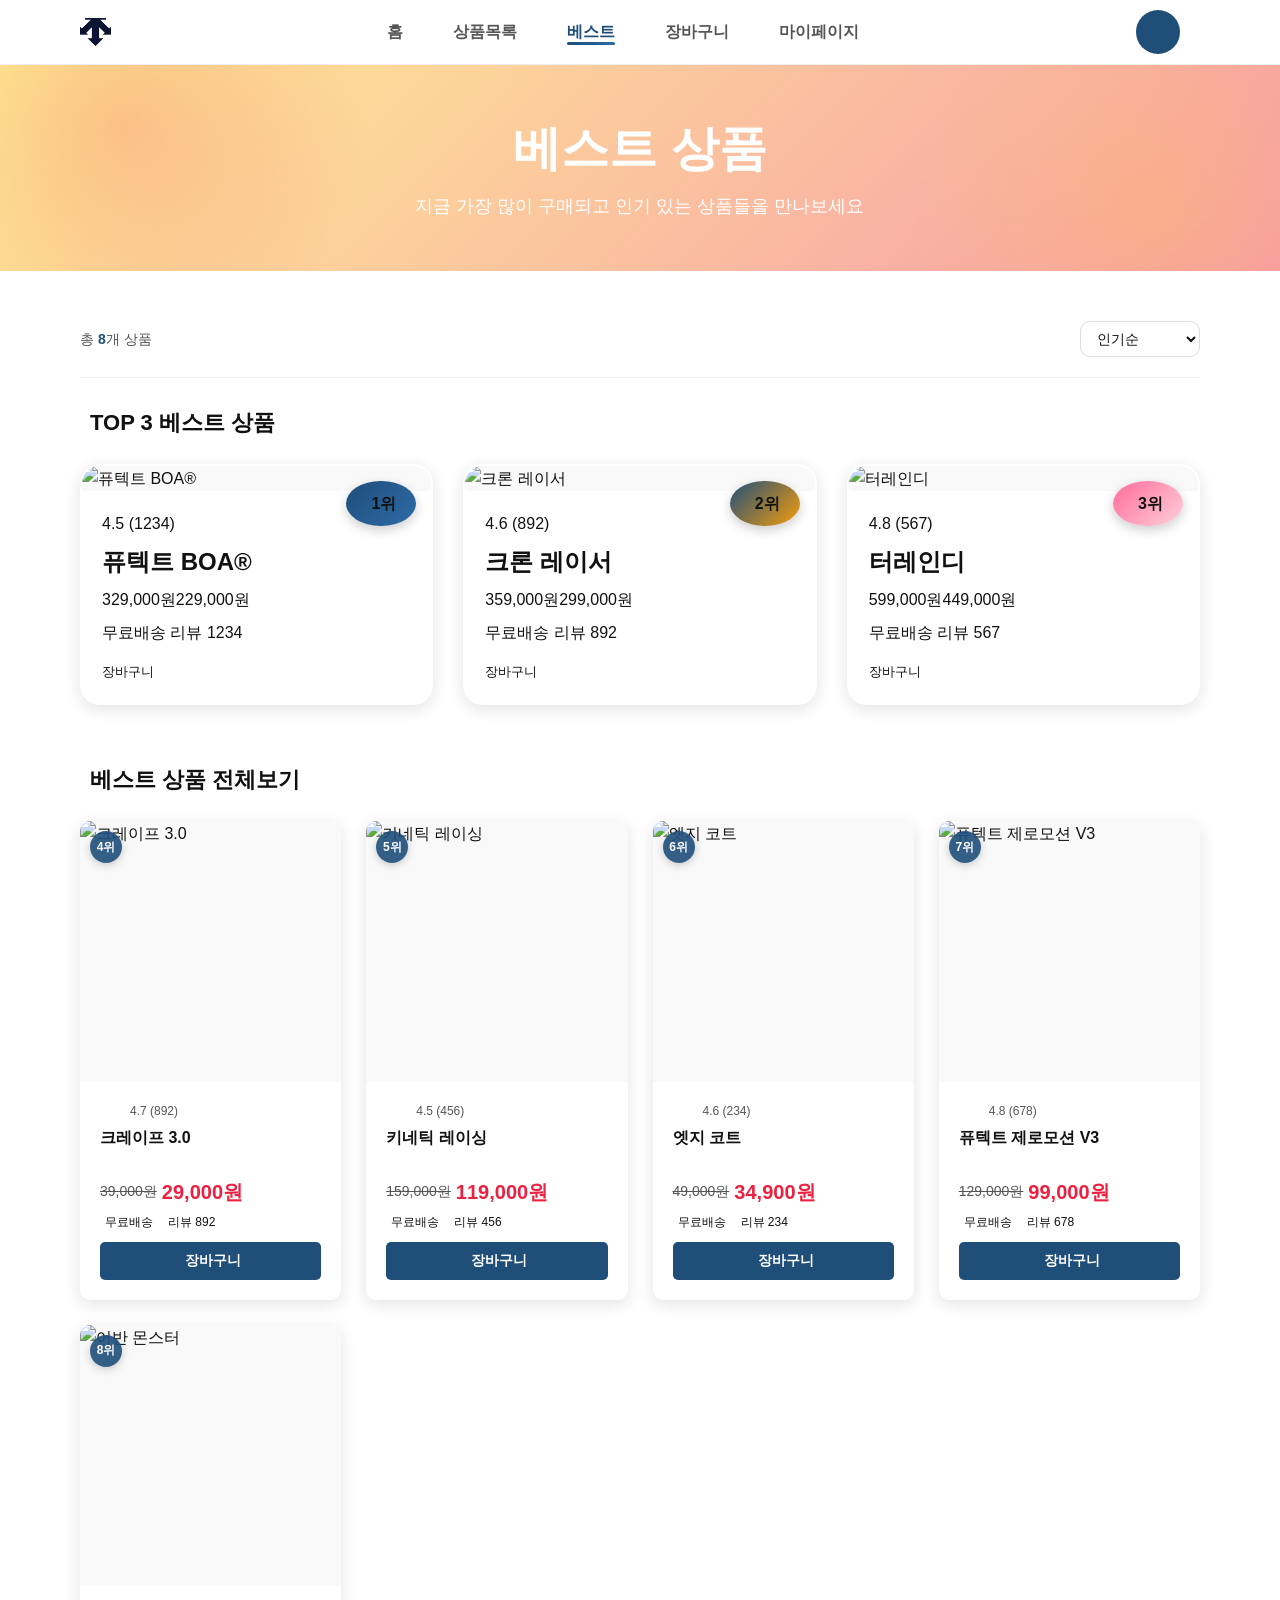
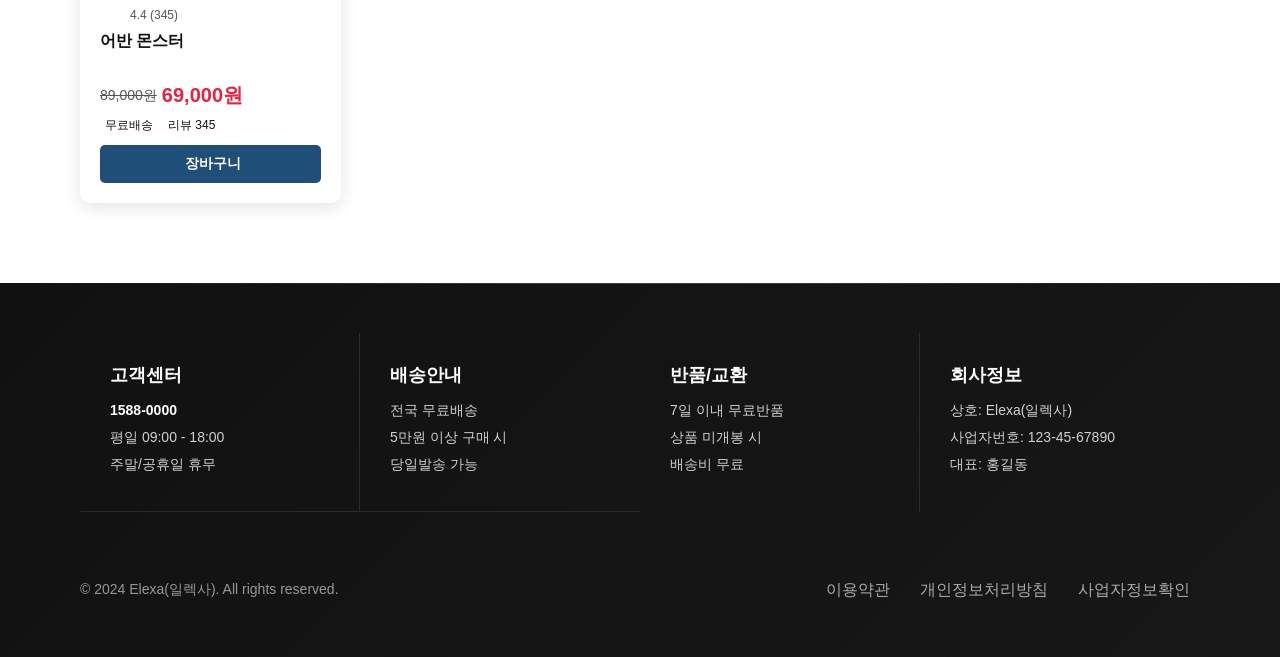
==== sub2.html @ 5049e879 "first commit" ====
<!DOCTYPE html>
<html lang="ko">
<head>
    <meta charset="UTF-8">
    <meta name="viewport" content="width=device-width, initial-scale=1.0">
    <title>베스트 상품 - Descente</title>
    <link rel="icon" type="image/svg+xml" href="source/descente-logo.png">
    <link rel="stylesheet" href="https://cdnjs.cloudflare.com/ajax/libs/bootstrap-icons/1.11.3/font/bootstrap-icons.min.css">
    <link rel="stylesheet" href="style.css">
    <link rel="stylesheet" href="responsive.css">
</head>
<body>
    <header class="header">
        <div class="header-inner">
            <nav class="navbar">
                <div class="nav-brand">
                    <a href="index.html">
                        <img src="source/descente-logo.png" alt="descente" class="brand-logo">
                    </a>
                </div>
                <ul class="nav-menu">
                    <li><a href="index.html">홈</a></li>
                    <li><a href="sub1.html">상품목록</a></li>
                    <li><a href="sub2.html" class="active">베스트</a></li>
                    <li><a href="sub3.html">장바구니</a></li>
                    <li><a href="sub4.html">마이페이지</a></li>
                </ul>
                <div class="nav-actions">
                    <button class="nav-icon search-toggle" id="searchToggle" type="button" aria-label="검색 열기/닫기">
                        <i class="bi bi-search"></i>
                    </button>
                    <a href="sub3.html" class="nav-icon">
                        <i class="bi bi-cart3"></i>
                        <span class="cart-count">0</span>
                    </a>
                    <a href="sub4.html" class="nav-icon">
                        <i class="bi bi-person"></i>
                    </a>
                </div>
                <button class="nav-toggle" aria-label="메뉴 토글">
                    <span></span>
                    <span></span>
                    <span></span>
                </button>
            </nav>
        </div>
    </header>

    <!-- 헤더 아래 독립 검색 패널 -->
    <div class="search-panel" id="searchPanel" aria-hidden="true">
        <div class="search-panel-inner">
            <label for="searchInput" class="sr-only">상품 검색</label>
            <div class="search-input-wrap">
                <input type="text" id="searchInput" class="search-input" placeholder="상품 검색..." autocomplete="off" aria-expanded="false">
                <button class="search-btn" type="button" aria-label="검색 실행"><i class="bi bi-search"></i></button>
                <button class="search-close" type="button" aria-label="검색 닫기"><i class="bi bi-x-lg"></i></button>
            </div>
            <div class="search-suggestions" id="searchSuggestions"></div>
        </div>
    </div>

    <main class="main">
        <!-- 베스트 상품 헤더 -->
        <section class="page-header page-header--best">
            <div class="container">
                <h1 class="page-title">베스트 상품</h1>
                <p class="page-description">지금 가장 많이 구매되고 인기 있는 상품들을 만나보세요</p>
            </div>
        </section>

        <!-- 베스트 상품 목록 -->
        <section class="page-content">
            <div class="container">
                <!-- 정렬 옵션 -->
                <div class="products-toolbar">
                    <div class="toolbar-left">
                        <span class="products-count">총 <strong id="bestProductsCount">0</strong>개 상품</span>
                    </div>
                    <div class="toolbar-right">
                        <select class="sort-select" id="sortSelect">
                            <option value="popular">인기순</option>
                            <option value="rating">평점순</option>
                            <option value="price-low">가격 낮은순</option>
                            <option value="price-high">가격 높은순</option>
                            <option value="reviews">리뷰 많은순</option>
                        </select>
                    </div>
                </div>

                <!-- TOP 3 베스트 상품 (특별 강조) -->
                <div class="best-top3-section">
                    <h2 class="section-subtitle">
                        <i class="bi bi-trophy-fill"></i>
                        TOP 3 베스트 상품
                    </h2>
                    <div class="best-top3-grid" id="bestTop3Grid">
                        <!-- JavaScript로 동적으로 채워집니다 -->
                    </div>
                </div>

                <!-- 나머지 베스트 상품 -->
                <div class="best-others-section">
                    <h2 class="section-subtitle">
                        <i class="bi bi-star-fill"></i>
                        베스트 상품 전체보기
                    </h2>
                    <div class="best-products-grid" id="bestProductsGrid">
                        <!-- JavaScript로 동적으로 채워집니다 -->
                    </div>
                </div>

                <!-- 페이지네이션 (필요시) -->
                <!-- <div class="pagination">
                    <button class="page-btn"><i class="bi bi-chevron-left"></i></button>
                    <button class="page-btn active">1</button>
                    <button class="page-btn">2</button>
                    <button class="page-btn">3</button>
                    <button class="page-btn"><i class="bi bi-chevron-right"></i></button>
                </div> -->
            </div>
        </section>
    </main>

    <footer class="footer">
        <div class="container">
            <div class="footer-content">
                <div class="footer-section">
                    <h3>고객센터</h3>
                    <p><strong>1588-0000</strong></p>
                    <p>평일 09:00 - 18:00</p>
                    <p>주말/공휴일 휴무</p>
                </div>
                <div class="footer-section">
                    <h3>배송안내</h3>
                    <p>전국 무료배송</p>
                    <p>5만원 이상 구매 시</p>
                    <p>당일발송 가능</p>
                </div>
                <div class="footer-section">
                    <h3>반품/교환</h3>
                    <p>7일 이내 무료반품</p>
                    <p>상품 미개봉 시</p>
                    <p>배송비 무료</p>
                </div>
                <div class="footer-section">
                    <h3>회사정보</h3>
                    <p>상호: Elexa(일렉사)</p>
                    <p>사업자번호: 123-45-67890</p>
                    <p>대표: 홍길동</p>
                </div>
            </div>
            <div class="footer-bottom">
                <p class="copyright">&copy; 2024 Elexa(일렉사). All rights reserved.</p>
                <div class="footer-links">
                    <a href="#">이용약관</a>
                    <a href="#">개인정보처리방침</a>
                    <a href="#">사업자정보확인</a>
                </div>
            </div>
        </div>
    </footer>

    <script src="js/header.js"></script>
    <script src="js/search.js"></script>
    <script src="js/utils.js"></script>
    <script src="js/products-data.js"></script>
    <script src="js/cart.js"></script>
    <script src="js/products.js"></script>
    <script src="js/best-products.js"></script>
</body>
</html>
---- style.css ----
@charset "UTF-8";
/* Local SCSS - @use (Dart Sass 3.0 호환) */
/* Bootstrap icons */
@import url("https://cdnjs.cloudflare.com/ajax/libs/bootstrap-icons/1.11.3/font/bootstrap-icons.min.css");
/* Web fonts */
@import url("https://cdn.jsdelivr.net/gh/orioncactus/pretendard@v1.3.9/dist/web/variable/pretendardvariable.css");
/* ============================================
   Design System Variables
   ============================================ */
/* ============================================
   Typography
   ============================================ */
/* ============================================
   Color Palette - Semantic Naming
   ============================================ */
/* Brand Colors */
/* Gradients */
/* Status Colors */
/* Base Colors */
/* ============================================
   Text Colors - Semantic Mapping
   ============================================ */
/* ============================================
   Background Colors
   ============================================ */
/* ============================================
   Border Colors
   ============================================ */
/* ============================================
   Responsive Breakpoints
   ============================================ */
/* ============================================
   Border Radius
   ============================================ */
/* Spacing (common / responsive / style 호환) */
/* Transition & Shadow */
/* 폰트 크기 보조 (responsive / best-products 등) */
/* Local SCSS - @use (Dart Sass 3.0 호환) */
/* ############ Mixin Group ############ */
* {
  margin: 0;
  padding: 0;
  box-sizing: border-box;
}

a {
  text-decoration: none;
  color: inherit;
}

h1, h2, h3, h4, h5, h6 {
  margin: 0;
  font-weight: inherit;
}

button {
  cursor: pointer;
  border: none;
  background: transparent;
  font-family: inherit;
}

input, textarea, select {
  border: none;
  font-family: inherit;
  outline: none;
}

li {
  padding: 0;
  list-style: none;
}

img {
  max-width: 100%;
  height: auto;
  display: block;
}

table {
  border-collapse: collapse;
  border-spacing: 0;
}

@font-face {
  font-family: "NEXON Lv1 Gothic";
  src: url("https://cdn.jsdelivr.net/gh/projectnoonnu/noonfonts_20-04@2.1/NEXON%20Lv1%20Gothic%20OTF.woff") format("woff");
  font-weight: normal;
  font-style: normal;
}
@font-face {
  font-family: "GmarketSansMedium";
  src: url("https://cdn.jsdelivr.net/gh/projectnoonnu/noonfonts_2001@1.1/GmarketSansMedium.woff") format("woff");
  font-weight: normal;
  font-style: normal;
}
@font-face {
  font-family: "Cafe24Ssurround";
  src: url("https://cdn.jsdelivr.net/gh/projectnoonnu/noonfonts_2108@1.1/Cafe24Ssurround.woff2") format("woff2"), url("https://cdn.jsdelivr.net/gh/projectnoonnu/noonfonts_2108@1.1/Cafe24Ssurround.woff") format("woff");
  font-weight: normal;
  font-style: normal;
}
/* Local SCSS - @use (Dart Sass 3.0 호환) */
/* ============================================
   Common Styles
   ============================================ */
/* Common CSS */
* {
  font-family: "NEXON Lv1 Gothic", sans-serif;
  color: #111;
}

body {
  font-size: 16px;
  font-weight: 400;
  line-height: 1.6;
  overflow-x: hidden;
}

button i,
button .bi {
  color: currentColor;
}

/* Typography Scale */
h1, h2, h3, h4, h5, h6 {
  color: #111;
  font-family: "GmarketSansMedium", sans-serif;
}

h1 {
  font-size: 48px;
  font-weight: 800;
  line-height: 1.4;
}

h2 {
  font-size: 32px;
  font-weight: 800;
  line-height: 1.4;
}

h3 {
  font-size: 24px;
  font-weight: 600;
  line-height: 1.4;
}

h4 {
  font-size: 18px;
  font-weight: 600;
  line-height: 1.4;
}

h5 {
  font-size: 18px;
  font-weight: 600;
  line-height: 1.4;
}

h6 {
  font-size: 16px;
  font-weight: 600;
  line-height: 1.4;
}

/* Point Font Utility */
.font-point {
  font-family: "GmarketSansMedium", sans-serif;
}

/* 특이 포인트 폰트 */
.font-accent {
  font-family: "Cafe24Ssurround", sans-serif;
}

/* 포인트가 필요한 텍스트에 적용 */
.product-badge,
.top3-rank-badge span,
.product-rank,
.matrix-banner-badge,
.deal-banner-badge {
  font-family: "Cafe24Ssurround", sans-serif;
}

/* 강조 텍스트 */
.product-price .price-sale,
.product-detail-price .price-sale,
.rating-score,
.review-count strong,
.matrix-banner-title,
.deal-banner-title,
.btn,
.btn-cart,
.add-to-cart-btn {
  font-family: "GmarketSansMedium", sans-serif;
}

/* Accessibility Helpers */
.sr-only {
  position: absolute !important;
  width: 1px !important;
  height: 1px !important;
  padding: 0 !important;
  margin: -1px !important;
  overflow: hidden !important;
  clip: rect(0, 0, 0, 0) !important;
  white-space: nowrap !important;
  border: 0 !important;
}

.skip-link {
  position: absolute;
  top: -100px;
  left: 8px;
  padding: 10px 14px;
  border-radius: 10px;
  background: #1F4E79;
  color: #fff;
  z-index: 800;
  transform: translateY(-200%);
  transition: 0.3s ease;
}
.skip-link:focus {
  transform: translateY(0);
  outline: 3px solid rgba(46, 107, 168, 0.35);
  outline-offset: 3px;
}

.noscript-notice {
  width: min(1160px, 100%);
  margin: 10px auto;
  padding: 10px 20px;
  border: 1px solid #eee;
  border-radius: 10px;
  background: rgba(255, 217, 18, 0.12);
  color: #111;
}

section {
  padding: 80px 0;
}

[class*=inner] {
  width: 1160px;
  margin: auto;
  padding: 0 20px;
}
@media (max-width: 767px) {
  [class*=inner] {
    width: 100%;
    padding: 0 20px;
  }
}
@media (max-width: 400px) {
  [class*=inner] {
    padding: 0 15px;
  }
}

.container {
  width: 1160px;
  margin: auto;
  padding: 0 20px;
}
@media (max-width: 767px) {
  .container {
    width: 100%;
    padding: 0 20px;
  }
}
@media (max-width: 400px) {
  .container {
    padding: 0 15px;
  }
}

/* Section Title */
.section-title {
  font-size: 32px;
  font-weight: 800;
  line-height: 1.4;
  text-align: center;
  margin-bottom: 50px;
  color: #111;
  position: relative;
  padding-bottom: 20px;
}
.section-title::after {
  content: "";
  position: absolute;
  bottom: 0;
  left: 50%;
  transform: translateX(-50%);
  width: 80px;
  height: 4px;
  background: linear-gradient(90deg, #1F4E79, #2E6BA8);
  border-radius: 5px;
}

/* Page Header */
.page-header {
  background: linear-gradient(135deg, rgba(31, 78, 121, 0.1) 0%, rgba(255, 217, 18, 0.1) 100%);
  padding: 80px 0;
  text-align: center;
  position: relative;
  overflow: hidden;
}
.page-header::before {
  content: "";
  position: absolute;
  top: -50%;
  right: -10%;
  width: 500px;
  height: 500px;
  background: radial-gradient(circle, rgba(31, 78, 121, 0.1) 0%, transparent 70%);
  border-radius: 50%;
}
.page-header::after {
  content: "";
  position: absolute;
  bottom: -50%;
  left: -10%;
  width: 500px;
  height: 500px;
  background: radial-gradient(circle, rgba(255, 217, 18, 0.1) 0%, transparent 70%);
  border-radius: 50%;
}
.page-header .page-title {
  font-size: 48px;
  font-weight: 800;
  line-height: 1.4;
  margin-bottom: 20px;
  color: #111;
  position: relative;
  z-index: 1;
}
.page-header .page-description {
  font-size: 18px;
  font-weight: 400;
  line-height: 1.6;
  color: #999;
  position: relative;
  z-index: 1;
}

/* Page Header Variants */
.page-header--products {
  background: linear-gradient(135deg, rgba(46, 107, 168, 0.55) 0%, rgba(31, 78, 121, 0.45) 100%), url("https://cdn.imweb.me/thumbnail/20250623/3f8ca4a06ce6d.jpg");
  background-size: cover;
  background-position: center;
  background-repeat: no-repeat;
}
.page-header--products::before {
  background: radial-gradient(circle, rgba(46, 107, 168, 0.18) 0%, transparent 70%);
}
.page-header--products::after {
  background: radial-gradient(circle, rgba(31, 78, 121, 0.16) 0%, transparent 70%);
}

.page-header--best {
  background: linear-gradient(135deg, rgba(255, 217, 18, 0.45) 0%, rgba(237, 32, 64, 0.45) 100%), url("https://cdn.imweb.me/thumbnail/20250716/5947177243085.jpg");
  background-size: cover;
  background-position: center;
  background-repeat: no-repeat;
}
.page-header--best::before {
  background: radial-gradient(circle, rgba(255, 217, 18, 0.18) 0%, transparent 70%);
}
.page-header--best::after {
  background: radial-gradient(circle, rgba(237, 32, 64, 0.18) 0%, transparent 70%);
}

.page-header--cart {
  background: linear-gradient(135deg, rgba(10, 117, 54, 0.5) 0%, rgba(46, 107, 168, 0.4) 100%), url("https://cdn.imweb.me/thumbnail/20250703/2a3add2fa661d.png");
  background-size: cover;
  background-position: center;
  background-repeat: no-repeat;
}
.page-header--cart::before {
  background: radial-gradient(circle, rgba(10, 117, 54, 0.18) 0%, transparent 70%);
}
.page-header--cart::after {
  background: radial-gradient(circle, rgba(46, 107, 168, 0.16) 0%, transparent 70%);
}

.page-header--mypage {
  background: linear-gradient(135deg, rgba(31, 78, 121, 0.5) 0%, rgba(46, 107, 168, 0.45) 100%), url("https://cdn.imweb.me/thumbnail/20250716/f2251f23f5e22.jpg");
  background-size: cover;
  background-position: center;
  background-repeat: no-repeat;
}
.page-header--mypage::before {
  background: radial-gradient(circle, rgba(31, 78, 121, 0.18) 0%, transparent 70%);
}
.page-header--mypage::after {
  background: radial-gradient(circle, rgba(46, 107, 168, 0.18) 0%, transparent 70%);
}

.page-header--products .page-title,
.page-header--products .page-description,
.page-header--best .page-title,
.page-header--best .page-description,
.page-header--cart .page-title,
.page-header--cart .page-description,
.page-header--mypage .page-title,
.page-header--mypage .page-description {
  color: #fff;
}

/* Page Content */
.page-content {
  padding: 50px 0;
}

/* Local SCSS - @use (Dart Sass 3.0 호환) */
/* ============================================
   베스트 상품 페이지 스타일
   ============================================ */
.products-toolbar {
  display: flex;
  justify-content: space-between;
  align-items: center;
  margin-bottom: 30px;
  padding: 20px 0;
  border-bottom: 1px solid #eee;
}
.products-toolbar .toolbar-left .products-count {
  font-size: 14px;
  color: #555;
}
.products-toolbar .toolbar-left .products-count strong {
  color: #1F4E79;
  font-weight: 800;
}
.products-toolbar .toolbar-right .sort-select {
  padding: 5px 10px;
  border: 1px solid #eee;
  border-radius: 10px;
  font-size: 14px;
  background: #fff;
  cursor: pointer;
  transition: 0.3s ease;
}
.products-toolbar .toolbar-right .sort-select:hover {
  border-color: #1F4E79;
}
.products-toolbar .toolbar-right .sort-select:focus {
  outline: none;
  border-color: #1F4E79;
  box-shadow: 0 0 0 3px rgba(31, 78, 121, 0.1);
}

.section-subtitle {
  font-weight: 800;
  margin-bottom: 20px;
  display: flex;
  align-items: center;
  gap: 10px;
  color: #111;
}
.section-subtitle i {
  color: #1F4E79;
}

.best-top3-section {
  margin-bottom: 60px;
}
.best-top3-section .best-top3-grid {
  display: grid;
  grid-template-columns: repeat(3, 1fr);
  gap: 30px;
}
@media (max-width: 1024px) {
  .best-top3-section .best-top3-grid {
    grid-template-columns: repeat(2, 1fr);
  }
}
@media (max-width: 767px) {
  .best-top3-section .best-top3-grid {
    grid-template-columns: 1fr;
  }
}
.best-top3-section .best-top3-card {
  background-color: #fff;
  border-radius: 10px;
  box-shadow: 0 4px 16px rgba(23, 23, 23, 0.12);
  transition: 0.3s;
  background: #fff;
  border-radius: 20px;
  overflow: hidden;
  position: relative;
  transition: 0.3s ease;
  border: 2px solid transparent;
}
.best-top3-section .best-top3-card:hover {
  box-shadow: 0 8px 24px rgba(23, 23, 23, 0.16);
}
.best-top3-section .best-top3-card:hover {
  transform: translateY(-8px);
  box-shadow: 0 12px 32px rgba(23, 23, 23, 0.2);
  border-color: #1F4E79;
}
.best-top3-section .best-top3-card .top3-rank-badge {
  position: absolute;
  top: 15px;
  right: 15px;
  z-index: 10;
  display: flex;
  align-items: center;
  gap: 5px;
  padding: 10px 20px;
  border-radius: 50%;
  color: #fff;
  font-weight: 800;
  font-size: 16px;
  box-shadow: 0 4px 16px rgba(23, 23, 23, 0.12);
}
.best-top3-section .best-top3-card .top3-rank-badge i {
  font-size: 20px;
}
.best-top3-section .best-top3-card .top3-rank-badge.rank-1 {
  background: linear-gradient(135deg, #1F4E79 0%, #2E6BA8 100%);
}
.best-top3-section .best-top3-card .top3-rank-badge.rank-2 {
  background: linear-gradient(135deg, #1F4E79 0%, #F59E0B 100%);
}
.best-top3-section .best-top3-card .top3-rank-badge.rank-3 {
  background: linear-gradient(135deg, #FF6B9A 0%, #FFD1DC 100%);
}
.best-top3-section .best-top3-card .product-image-wrapper {
  position: relative;
  width: 100%;
  overflow: hidden;
  background: #F9F9F9;
}
.best-top3-section .best-top3-card .product-image-wrapper img {
  width: 100%;
  height: auto;
  display: block;
}
.best-top3-section .best-top3-card .product-image-wrapper .product-badge {
  position: absolute;
  top: 10px;
  left: 10px;
  padding: 5px 10px;
  border-radius: 50%;
  font-size: 12px;
  font-weight: 800;
  color: #fff;
  z-index: 2;
}
.best-top3-section .best-top3-card .product-image-wrapper .product-badge.sale {
  background: linear-gradient(135deg, #ED2040, #FFD912);
}
.best-top3-section .best-top3-card .product-image-wrapper .product-badge.new {
  background: linear-gradient(135deg, #0a7536, rgb(5.9842519685, 70.0157480315, 32.3149606299));
}
.best-top3-section .best-top3-card .product-image-wrapper .product-badge.hot {
  background: linear-gradient(135deg, #FFD912, #2E6BA8);
}
.best-top3-section .best-top3-card .product-image-wrapper .product-badge.best {
  background: linear-gradient(135deg, #1F4E79, #2E6BA8);
}
.best-top3-section .best-top3-card .product-info {
  padding: 20px;
}
.best-top3-section .best-top3-card .product-info .product-rating {
  margin-bottom: 8px;
}
.best-top3-section .best-top3-card .product-info .product-title {
  margin-bottom: 8px;
  min-height: auto;
}
.best-top3-section .best-top3-card .product-info .product-price {
  margin-bottom: 8px;
}
.best-top3-section .best-top3-card .product-info .product-meta {
  margin-bottom: 12px;
}

.best-others-section .best-products-grid {
  display: grid;
  grid-template-columns: repeat(4, 1fr);
  gap: 20px;
}
@media (max-width: 1200px) {
  .best-others-section .best-products-grid {
    grid-template-columns: repeat(3, 1fr);
  }
}
@media (max-width: 1024px) {
  .best-others-section .best-products-grid {
    grid-template-columns: repeat(2, 1fr);
    gap: 20px;
  }
}
@media (max-width: 767px) {
  .best-others-section .best-products-grid {
    grid-template-columns: 1fr;
    gap: 15px;
  }
}
.best-others-section .best-product-card .product-image-wrapper {
  position: relative;
}
.best-others-section .best-product-card .product-image-wrapper .product-rank {
  position: absolute;
  top: 10px;
  left: 10px;
  z-index: 5;
  width: 32px;
  height: 32px;
  display: flex;
  align-items: center;
  justify-content: center;
  background: rgba(31, 78, 121, 0.9);
  color: #fff;
  border-radius: 50%;
  font-size: 14px;
  font-weight: 800;
  box-shadow: 0 2px 8px rgba(23, 23, 23, 0.2);
}

/* Local SCSS - @use (Dart Sass 3.0 호환) */
/* ============================================
   Responsive Styles
   ============================================
   ※ variables를 씁니다. 단독 컴파일 시 변수 인식용 */
@media (max-width: 767px) {
  section {
    padding: 30px 0;
  }
  .section-title {
    font-size: 28px;
  }
  .nav-search {
    max-width: 300px;
    margin: 0 5px;
  }
  .category-shortcut .category-grid {
    grid-template-columns: repeat(3, 1fr);
  }
  .deal-clock {
    width: 100%;
    flex-wrap: nowrap;
    gap: 5px;
  }
  .deal-clock .deal-unit {
    flex: 1;
    min-width: 0;
    padding: 10px 5px;
  }
  .deal-clock .deal-sep {
    flex: 0 0 auto;
  }
  .footer {
    padding: 30px 0;
  }
  .footer .container .footer-content {
    grid-template-columns: repeat(2, 1fr);
    gap: 0;
    margin-bottom: 30px;
  }
  .footer .container .footer-content .footer-section {
    position: relative;
  }
  .footer .container .footer-content .footer-section:nth-child(1), .footer .container .footer-content .footer-section:nth-child(2) {
    padding-bottom: 20px;
    border-bottom: 1px solid rgba(255, 255, 255, 0.1);
  }
  .footer .container .footer-content .footer-section:nth-child(1), .footer .container .footer-content .footer-section:nth-child(3) {
    padding-right: 20px;
    border-right: 1px solid rgba(255, 255, 255, 0.1);
  }
  .footer .container .footer-content .footer-section h3 {
    font-size: 16px;
    margin-bottom: 5px;
  }
  .footer .container .footer-content .footer-section p {
    font-size: 12px;
    margin-bottom: 4px;
    line-height: 1.6;
  }
  .footer .footer-bottom {
    width: 100%;
    flex-direction: column;
    align-items: center;
    justify-content: center;
    gap: 10px;
    padding-top: 20px;
    border-top: 1px solid rgba(255, 255, 255, 0.1);
    margin-top: 20px;
  }
  .footer .footer-bottom .copyright {
    width: 100%;
    text-align: center;
    font-size: 12px;
    color: rgba(255, 255, 255, 0.7);
    margin-bottom: 0;
  }
  .footer .footer-bottom .footer-links {
    width: 100%;
    display: flex;
    justify-content: center;
    align-items: center;
    gap: 10px;
    flex-wrap: wrap;
  }
  .footer .footer-bottom .footer-links a {
    font-size: 12px;
    color: rgba(255, 255, 255, 0.7);
    padding: 5px 10px;
    border-radius: 5px;
    transition: 0.3s;
  }
  .footer .footer-bottom .footer-links a:hover {
    color: #fff;
    background: rgba(255, 255, 255, 0.1);
  }
  .products-section .products-grid {
    grid-template-columns: repeat(3, 1fr);
    gap: 20px;
  }
  .product-detail-wrapper {
    grid-template-columns: 1fr;
    gap: 30px;
  }
  .product-detail .product-images {
    margin-bottom: 30px;
  }
  .product-detail .product-images .thumbnail-images {
    gap: 5px;
    flex-wrap: wrap;
  }
  .product-detail .product-images .thumbnail-images .thumbnail {
    width: 80px;
    height: 80px;
  }
  .product-detail .product-detail-info .product-detail-title {
    font-size: 32px;
  }
  .product-detail .product-detail-info .product-actions {
    flex-direction: column;
  }
  .product-detail .product-detail-info .product-actions .btn-cart,
  .product-detail .product-detail-info .product-actions .btn-buy {
    width: 100%;
  }
  .cart-section .cart-wrapper {
    grid-template-columns: 1fr;
    gap: 30px;
  }
  .cart-section .cart-wrapper .cart-summary {
    position: sticky;
    top: 80px;
    z-index: 5;
  }
  .cart-section .cart-wrapper .cart-summary .summary-box {
    width: 100%;
    background: #fff;
    display: grid;
    grid-template-columns: 1fr 1fr;
    gap: 10px;
  }
  .cart-section .cart-wrapper .cart-summary .summary-box > * {
    grid-column: 1/-1;
  }
  .cart-section .cart-wrapper .cart-summary .summary-box .checkout-btn,
  .cart-section .cart-wrapper .cart-summary .summary-box .continue-shopping-btn {
    grid-column: span 1;
    margin-bottom: 0;
  }
  .cart-section .cart-item {
    grid-template-columns: auto 120px 1fr;
    grid-template-areas: "check image info" ". image quantity" ". image total" ". image delete";
    align-items: flex-start;
    gap: 10px;
  }
  .cart-section .cart-item .checkbox-wrapper {
    grid-area: check;
  }
  .cart-section .cart-item .cart-item-image {
    grid-area: image;
  }
  .cart-section .cart-item .cart-item-info {
    grid-area: info;
  }
  .cart-section .cart-item .cart-item-quantity {
    grid-area: quantity;
    justify-content: flex-start;
  }
  .cart-section .cart-item .cart-item-total {
    grid-area: total;
    justify-content: flex-start;
  }
  .cart-section .cart-item .cart-item-delete {
    grid-area: delete;
    justify-self: flex-start;
  }
  .page-content {
    overflow-x: hidden;
  }
  .page-content .container {
    max-width: 100%;
    padding: 0 20px;
    box-sizing: border-box;
  }
  .mypage-wrapper {
    grid-template-columns: 1fr;
    max-width: 100%;
    box-sizing: border-box;
    overflow-x: hidden;
  }
  .mypage-wrapper .mypage-sidebar {
    order: 1;
    max-width: 100%;
    box-sizing: border-box;
  }
  .mypage-wrapper .mypage-sidebar .user-info {
    display: none;
  }
  .mypage-wrapper .mypage-sidebar .mypage-menu {
    display: flex;
    flex-direction: row;
    flex-wrap: wrap;
    gap: 5px;
    overflow-x: auto;
    padding: 10px;
    -webkit-overflow-scrolling: touch;
  }
  .mypage-wrapper .mypage-sidebar .mypage-menu .menu-item {
    flex: 1;
    min-width: auto;
    border-left: none;
    border-bottom: 3px solid transparent;
    padding: 10px 20px;
    text-align: center;
    justify-content: center;
  }
  .mypage-wrapper .mypage-sidebar .mypage-menu .menu-item i {
    display: none;
  }
  .mypage-wrapper .mypage-sidebar .mypage-menu .menu-item span {
    font-size: 14px;
  }
  .mypage-wrapper .mypage-sidebar .mypage-menu .menu-item:hover, .mypage-wrapper .mypage-sidebar .mypage-menu .menu-item.active {
    border-left: none;
    border-bottom-color: #1F4E79;
    background: rgba(31, 78, 121, 0.05);
  }
  .mypage-wrapper .mypage-content {
    order: 2;
    max-width: 100%;
    box-sizing: border-box;
    overflow-x: hidden;
  }
  .mypage-wrapper .mypage-content .mypage-panel {
    display: none;
  }
  .mypage-wrapper .mypage-content .mypage-panel.active {
    display: block;
  }
  .mypage-content .order-summary {
    grid-template-columns: 1fr 1fr;
    gap: 10px;
  }
  .mypage-content .order-summary .summary-card {
    padding: 20px;
  }
  .mypage-content .order-summary .summary-card:first-child {
    grid-column: 1/-1;
  }
  .page-content .mobile-filter-radio {
    display: block;
    margin-bottom: 30px;
    padding: 20px;
    background: #fff;
    border-radius: 10px;
    box-shadow: 0 2px 8px rgba(23, 23, 23, 0.08);
  }
  .page-content .mobile-filter-radio .filter-group {
    margin-bottom: 30px;
  }
  .page-content .mobile-filter-radio .filter-group:last-child {
    margin-bottom: 0;
  }
  .page-content .mobile-filter-radio .filter-group h3 {
    font-size: 16px;
    font-weight: 600;
    margin-bottom: 10px;
    color: #111;
    padding-bottom: 5px;
    border-bottom: 1px solid #eee;
  }
  .page-content .mobile-filter-radio .filter-group .radio-group {
    display: flex;
    flex-direction: row;
    flex-wrap: wrap;
    gap: 10px;
  }
  .page-content .mobile-filter-radio .filter-group .radio-group label {
    display: flex;
    align-items: center;
    gap: 5px;
    padding: 5px 10px;
    cursor: pointer;
    font-size: 14px;
    color: #111;
    transition: 0.3s ease;
    white-space: nowrap;
  }
  .page-content .mobile-filter-radio .filter-group .radio-group label:hover {
    color: #1F4E79;
  }
  .page-content .mobile-filter-radio .filter-group .radio-group label input[type=radio] {
    width: 18px;
    height: 18px;
    cursor: pointer;
    accent-color: #1F4E79;
    flex-shrink: 0;
  }
  .page-content .mobile-filter-radio .filter-group .radio-group label input[type=radio]:checked + span, .page-content .mobile-filter-radio .filter-group .radio-group label input[type=radio]:checked {
    color: #1F4E79;
  }
  .page-content .mobile-filter-radio .filter-group .radio-group label span {
    margin-left: 0;
  }
  .page-content .content-wrapper {
    grid-template-columns: 1fr;
  }
  .page-content .content-wrapper .sidebar {
    display: none;
  }
}
@media (max-width: 767px) {
  header .navbar .nav-search {
    display: none;
  }
  header .navbar .nav-actions {
    gap: 5px;
    margin-left: auto;
  }
  header .navbar .nav-toggle {
    display: flex;
  }
  header .navbar .nav-menu {
    position: fixed;
    top: 0;
    right: -100%;
    width: 280px;
    height: 100vh;
    background: #fff;
    flex-direction: column;
    align-items: flex-start;
    padding: 80px 20px 20px;
    box-shadow: -2px 0 20px rgba(23, 23, 23, 0.2);
    transition: 0.3s ease;
    z-index: 999;
  }
  header .navbar .nav-menu.active {
    right: 0;
  }
  header .navbar .nav-menu li {
    width: 100%;
    margin-bottom: 10px;
  }
  header .navbar .nav-menu li a {
    display: block;
    padding: 10px 0;
    font-size: 18px;
    width: 100%;
  }
  .category-shortcut .category-grid {
    grid-template-columns: repeat(3, 1fr);
    gap: 5px;
  }
  .category-shortcut .category-grid .category-item {
    padding: 10px;
  }
  .category-shortcut .category-grid .category-item .category-icon {
    width: 50px;
    height: 50px;
    font-size: 24px;
  }
  .category-shortcut .category-grid .category-item span {
    font-size: 12px;
  }
  .products-section .section-header {
    flex-direction: column;
    align-items: flex-start;
    gap: 10px;
  }
  .products-section .products-grid {
    grid-template-columns: repeat(2, 1fr);
    gap: 10px;
  }
  .hero {
    height: 400px;
  }
  .hero .hero-slider .hero-slide .hero-content .hero-title {
    font-size: 32px;
  }
  .hero .hero-slider .hero-slide .hero-content .hero-subtitle {
    font-size: 16px;
  }
  .section-title {
    font-size: 24px;
    margin-bottom: 20px;
  }
  .page-header {
    padding: 30px 0;
  }
  .page-header .page-title {
    font-size: 28px;
  }
  .page-header .page-description {
    font-size: 16px;
  }
  .page-content .content-wrapper .sidebar {
    display: none;
  }
  .page-content .mobile-filter-radio {
    display: block;
    margin-bottom: 20px;
    padding: 10px;
    background: #fff;
    border-radius: 10px;
    box-shadow: 0 2px 8px rgba(23, 23, 23, 0.08);
  }
  .page-content .mobile-filter-radio .filter-group {
    margin-bottom: 20px;
  }
  .page-content .mobile-filter-radio .filter-group:last-child {
    margin-bottom: 0;
  }
  .page-content .mobile-filter-radio .filter-group h3 {
    font-size: 14px;
    font-weight: 800;
    margin-bottom: 5px;
    color: #111;
    padding-bottom: 5px;
    border-bottom: 1px solid #eee;
  }
  .page-content .mobile-filter-radio .filter-group .radio-group {
    display: flex;
    flex-direction: row;
    flex-wrap: wrap;
    gap: 5px;
  }
  .page-content .mobile-filter-radio .filter-group .radio-group label {
    display: flex;
    align-items: center;
    gap: 4px;
    padding: 4px 5px;
    cursor: pointer;
    font-size: 12px;
    color: #555;
    transition: 0.3s ease;
    white-space: nowrap;
  }
  .page-content .mobile-filter-radio .filter-group .radio-group label:hover {
    color: #1F4E79;
  }
  .page-content .mobile-filter-radio .filter-group .radio-group label input[type=radio] {
    width: 16px;
    height: 16px;
    cursor: pointer;
    accent-color: #1F4E79;
    flex-shrink: 0;
  }
  .page-content .mobile-filter-radio .filter-group .radio-group label input[type=radio]:checked + span, .page-content .mobile-filter-radio .filter-group .radio-group label input[type=radio]:checked {
    color: #1F4E79;
  }
  .page-content .mobile-filter-radio .filter-group .radio-group label span {
    margin-left: 0;
  }
  .product-detail-wrapper {
    grid-template-columns: 1fr;
    gap: 20px;
  }
  .product-detail .product-images .thumbnail-images .thumbnail {
    width: 70px;
    height: 70px;
  }
  .product-detail .product-detail-info .product-detail-title {
    font-size: 24px;
  }
  .product-detail .product-detail-info .product-detail-price .price-sale {
    font-size: 32px;
  }
  .product-detail .product-detail-info .product-actions {
    flex-direction: column;
  }
  .product-detail .product-detail-info .product-actions .btn-cart,
  .product-detail .product-detail-info .product-actions .btn-buy {
    width: 100%;
  }
  .product-detail .product-tabs .tab-buttons {
    flex-wrap: wrap;
    gap: 5px;
  }
  .product-detail .product-tabs .tab-buttons .tab-btn {
    flex: 1;
    min-width: auto;
    font-size: 14px;
    padding: 5px 10px;
  }
  .product-detail .product-tabs .tab-content {
    padding: 20px;
  }
  .cart-section .cart-wrapper {
    grid-template-columns: 1fr;
    gap: 20px;
  }
  .cart-section .cart-summary {
    position: sticky;
    top: 72px;
    z-index: 5;
  }
  .cart-section .cart-summary .summary-box {
    width: 100%;
    background: #fff;
    display: grid;
    grid-template-columns: 1fr 1fr;
    gap: 10px;
  }
  .cart-section .cart-summary .summary-box > * {
    grid-column: 1/-1;
  }
  .cart-section .cart-summary .summary-box .checkout-btn,
  .cart-section .cart-summary .summary-box .continue-shopping-btn {
    grid-column: span 1;
    margin-bottom: 0;
  }
  .cart-section .cart-item {
    grid-template-columns: 100px 1fr;
    grid-template-areas: "image info" "image quantity" "image total" "image delete";
    align-items: flex-start;
    gap: 10px;
  }
  .cart-section .cart-item .checkbox-wrapper {
    grid-column: 1/-1;
    justify-content: flex-start;
    margin-bottom: 5px;
  }
  .cart-section .cart-item .cart-item-image {
    grid-area: image;
  }
  .cart-section .cart-item .cart-item-info {
    grid-area: info;
  }
  .cart-section .cart-item .cart-item-quantity {
    grid-area: quantity;
    justify-content: flex-start;
  }
  .cart-section .cart-item .cart-item-total {
    grid-area: total;
    justify-content: flex-start;
  }
  .cart-section .cart-item .cart-item-delete {
    grid-area: delete;
    justify-self: flex-start;
  }
  .page-content {
    overflow-x: hidden;
  }
  .page-content .container {
    max-width: 100%;
    padding: 0 10px;
    box-sizing: border-box;
  }
  .mypage-wrapper {
    grid-template-columns: 1fr;
    max-width: 100%;
    box-sizing: border-box;
    overflow-x: hidden;
  }
  .mypage-wrapper .mypage-sidebar {
    max-width: 100%;
    box-sizing: border-box;
  }
  .mypage-wrapper .mypage-sidebar .user-info {
    display: none;
  }
  .mypage-wrapper .mypage-sidebar .mypage-menu {
    display: flex;
    flex-direction: row;
    flex-wrap: wrap;
    gap: 5px;
    overflow-x: auto;
    padding: 10px;
    -webkit-overflow-scrolling: touch;
  }
  .mypage-wrapper .mypage-sidebar .mypage-menu .menu-item {
    flex: 1;
    min-width: auto;
    border-left: none;
    border-bottom: 3px solid transparent;
    padding: 5px 10px;
    text-align: center;
    justify-content: center;
  }
  .mypage-wrapper .mypage-sidebar .mypage-menu .menu-item i {
    display: none;
  }
  .mypage-wrapper .mypage-sidebar .mypage-menu .menu-item span {
    font-size: 12px;
  }
  .mypage-wrapper .mypage-sidebar .mypage-menu .menu-item:hover, .mypage-wrapper .mypage-sidebar .mypage-menu .menu-item.active {
    border-left: none;
    border-bottom-color: #1F4E79;
    background: rgba(31, 78, 121, 0.05);
  }
  .mypage-wrapper .mypage-content .order-summary {
    grid-template-columns: 1fr 1fr;
    gap: 10px;
  }
  .mypage-wrapper .mypage-content .order-summary .summary-card {
    padding: 20px;
  }
  .mypage-wrapper .mypage-content .order-summary .summary-card:first-child {
    grid-column: 1/-1;
  }
  .mypage-wrapper .mypage-content {
    max-width: 100%;
    box-sizing: border-box;
    overflow-x: hidden;
  }
  .mypage-wrapper .mypage-content .mypage-panel {
    display: none;
  }
  .mypage-wrapper .mypage-content .mypage-panel.active {
    display: block;
  }
  .stats-section .stats-grid {
    grid-template-columns: repeat(2, 1fr);
  }
}
@media (max-width: 1024px) {
  .info-grid {
    grid-template-columns: repeat(2, 1fr);
  }
}
@media (max-width: 767px) {
  .info-grid {
    grid-template-columns: 1fr;
    gap: 16px;
  }
}
@media (max-width: 1024px) {
  .best-top3-section .best-top3-grid {
    grid-template-columns: repeat(2, 1fr);
  }
}
@media (max-width: 767px) {
  .best-top3-section .best-top3-grid {
    grid-template-columns: 1fr;
  }
}
@media (max-width: 1200px) {
  .best-others-section .best-products-grid {
    grid-template-columns: repeat(3, 1fr);
  }
}
@media (max-width: 1024px) {
  .best-others-section .best-products-grid {
    grid-template-columns: repeat(2, 1fr);
    gap: 20px;
  }
}
@media (max-width: 767px) {
  .best-others-section .best-products-grid {
    grid-template-columns: 1fr;
    gap: 15px;
  }
}
@media (max-width: 1200px) {
  .products-section .products-grid.mosaic {
    grid-template-columns: 1.4fr 1fr;
  }
}
@media (max-width: 1024px) {
  body.nav-open {
    overflow: hidden;
  }
  header .navbar .nav-toggle {
    display: flex;
    z-index: 1101;
    position: relative;
  }
  header .navbar .nav-toggle.active span {
    background-color: #1F4E79;
  }
  header .navbar .nav-menu {
    display: flex !important;
    position: fixed;
    top: 0;
    right: -100%;
    width: 320px;
    max-width: 85vw;
    height: 100vh;
    background: linear-gradient(180deg, #fff 0%, #F9F9F9 100%);
    flex-direction: column;
    align-items: stretch;
    justify-content: flex-start;
    gap: 0;
    padding: 20px 0 30px;
    box-shadow: -4px 0 30px rgba(23, 23, 23, 0.15);
    z-index: 1100;
    transition: right 0.4s cubic-bezier(0.4, 0, 0.2, 1);
    overflow-y: auto;
    visibility: hidden;
    opacity: 0;
  }
  header .navbar .nav-menu.active {
    right: 0;
    visibility: visible;
    opacity: 1;
  }
  header .navbar .nav-menu li {
    width: 100%;
    border-bottom: 1px solid rgba(23, 23, 23, 0.05);
  }
  header .navbar .nav-menu li:last-child {
    border-bottom: none;
  }
  header .navbar .nav-menu li a {
    display: block;
    padding: 18px 30px;
    font-size: 17px;
    font-weight: 600;
    color: #333;
    transition: 0.3s ease;
    position: relative;
    width: 100%;
  }
  header .navbar .nav-menu li a::before {
    content: "";
    position: absolute;
    left: 0;
    top: 0;
    bottom: 0;
    width: 4px;
    background: linear-gradient(180deg, #1F4E79, #2E6BA8);
    transform: scaleY(0);
    transition: 0.3s ease;
  }
  header .navbar .nav-menu li a:hover,
  header .navbar .nav-menu li a.active {
    color: #1F4E79;
    background: rgba(31, 78, 121, 0.05);
    padding-left: 35px;
  }
  header .navbar .nav-menu li a:hover::before,
  header .navbar .nav-menu li a.active::before {
    transform: scaleY(1);
  }
  .home-top-grid {
    grid-template-columns: 1fr;
  }
  .deal-grid {
    grid-template-columns: 1fr;
  }
  .matrix-grid {
    grid-template-columns: 1fr;
  }
  .matrix-side {
    grid-template-columns: repeat(2, 1fr);
  }
  .info-grid {
    grid-template-columns: repeat(2, 1fr);
  }
  .products-section .products-grid {
    grid-template-columns: repeat(3, 1fr);
    gap: 20px;
  }
  .products-section .products-grid.mosaic {
    grid-template-columns: repeat(2, 1fr);
    grid-auto-rows: auto;
  }
  .products-section .products-grid.mosaic .product-card:first-child {
    grid-row: auto;
  }
}
@media (max-width: 1024px) {
  #newScroll.hscroll {
    display: grid;
    grid-template-columns: repeat(3, 1fr);
    gap: 20px;
    overflow-x: visible;
    padding: 0;
    scroll-snap-type: none;
  }
  #newScroll.hscroll .hcard {
    flex: none;
    width: 100%;
    min-width: auto;
  }
}
@media (max-width: 767px) {
  #newScroll.hscroll {
    grid-template-columns: repeat(2, 1fr);
    gap: 10px;
  }
  .home-feature .feature-body {
    grid-template-columns: 1fr;
    padding: 20px;
  }
  .home-feature .feature-kicker {
    font-size: 14px;
  }
  .home-feature .feature-title {
    font-size: 32px;
  }
  .home-feature .feature-desc {
    font-size: 16px;
  }
  .home-feature .feature-cta {
    font-size: 15px;
    padding: 10px 20px;
  }
  .home-feature .feature-media img {
    width: 100%;
    max-width: 100%;
  }
  .matrix-side {
    grid-template-columns: 1fr;
  }
  .deal-clock {
    width: 100%;
    flex-wrap: nowrap;
    gap: 5px;
  }
  .deal-clock .deal-unit {
    flex: 1;
    min-width: 0;
    padding: 10px 5px;
    font-size: 18px;
  }
  .deal-clock .deal-num {
    font-size: 18px;
  }
  .deal-clock .deal-label {
    font-size: 10px;
  }
  .deal-clock .deal-sep {
    flex: 0 0 auto;
  }
  .info-card {
    padding: 20px;
  }
  .info-card .info-icon {
    width: 56px;
    height: 56px;
    margin-bottom: 10px;
  }
  .info-card .info-icon i {
    font-size: 28px;
  }
  .info-card h3 {
    font-size: 16px;
  }
  .info-card p {
    font-size: 13px;
  }
  .products-section .products-grid {
    grid-template-columns: repeat(2, 1fr);
    gap: 10px;
  }
  .products-section .products-grid.mosaic {
    grid-template-columns: 1fr;
    grid-auto-rows: auto;
  }
}
@media (max-width: 767px) {
  .scroll-top {
    bottom: 20px;
    right: 20px;
    width: 45px;
    height: 45px;
    font-size: 18px;
  }
}
@media (max-width: 767px) {
  .event-banners .banner-grid {
    grid-template-columns: 1fr;
  }
  .reviews-section .reviews-grid {
    grid-template-columns: 1fr;
  }
  .newsletter-section {
    padding: 50px 0 60px;
  }
  .newsletter-section .newsletter-box {
    flex-direction: column;
    align-items: stretch;
    padding: 24px 20px;
    gap: 20px;
  }
  .newsletter-section .newsletter-content {
    order: 2;
    text-align: center;
  }
  .newsletter-section .newsletter-content h2 {
    font-size: 20px;
    margin-bottom: 5px;
    color: #fff;
  }
  .newsletter-section .newsletter-content p {
    font-size: 13px;
    color: #fff;
  }
  .newsletter-section .newsletter-form {
    order: 1;
    flex-direction: column;
    gap: 10px;
    width: 100%;
  }
  .newsletter-section .newsletter-form input[type=email] {
    width: 100%;
    padding: 10px 20px;
    font-size: 15px;
  }
  .newsletter-section .newsletter-form button {
    width: 100%;
    padding: 10px 18px;
    font-size: 15px;
  }
}
/* Common styles are imported from _common.scss */
button i,
button .bi {
  color: currentColor;
}

/* ############ Header ############ */
header {
  display: flex;
  justify-content: center;
  width: 100%;
  z-index: 1000;
  border-bottom: 1px solid #eee;
  position: relative;
  background-color: #fff;
  transition: 0.3s ease;
}
header.active {
  position: fixed;
  top: 0;
  left: 0;
  right: 0;
  box-shadow: 0 4px 16px rgba(23, 23, 23, 0.12);
  animation: slideDown 0.3s ease-out;
}
@keyframes slideDown {
  from {
    transform: translateY(-100%);
  }
  to {
    transform: translateY(0);
  }
}
header .header-inner {
  width: 1160px;
  margin: auto;
  padding: 0 20px;
}
@media (max-width: 767px) {
  header .header-inner {
    width: 100%;
    padding: 0 20px;
  }
}
@media (max-width: 400px) {
  header .header-inner {
    padding: 0 15px;
  }
}
header .navbar {
  display: flex;
  justify-content: space-between;
  align-items: center;
  padding: 10px 0;
}
header .navbar .nav-brand {
  position: relative;
  z-index: 10;
}
header .navbar .nav-brand a {
  display: flex;
  align-items: center;
  position: relative;
  z-index: 10;
  font-size: 24px;
  font-weight: 800;
  background: linear-gradient(135deg, #1F4E79, #2E6BA8);
  -webkit-background-clip: text;
  -webkit-text-fill-color: transparent;
  background-clip: text;
  transition: 0.3s ease;
}
header .navbar .nav-brand a:hover {
  transform: scale(1.05);
}
header .navbar .nav-toggle {
  display: none;
  flex-direction: column;
  gap: 5px;
  background: transparent;
  border: none;
  cursor: pointer;
  z-index: 1001;
  padding: 5px;
}
header .navbar .nav-toggle span {
  width: 28px;
  height: 3px;
  background-color: #111;
  transition: 0.3s ease;
  border-radius: 2px;
}
header .navbar .nav-toggle.active span:nth-child(1) {
  transform: translateY(8px) rotate(45deg);
}
header .navbar .nav-toggle.active span:nth-child(2) {
  opacity: 0;
}
header .navbar .nav-toggle.active span:nth-child(3) {
  transform: translateY(-8px) rotate(-45deg);
}
header .navbar .nav-menu {
  display: flex;
  justify-content: center;
  align-items: center;
  gap: 50px;
}
header .navbar .nav-menu li {
  position: relative;
}
header .navbar .nav-menu li a {
  font-weight: 600;
  color: #555;
  transition: 0.3s ease;
  padding: 5px 0;
  position: relative;
  font-size: 16px;
}
header .navbar .nav-menu li a::before {
  content: "";
  position: absolute;
  bottom: 0;
  left: 50%;
  transform: translateX(-50%);
  width: 0;
  height: 3px;
  background: linear-gradient(90deg, #1F4E79, #2E6BA8);
  transition: 0.3s ease;
  border-radius: 5px;
}
header .navbar .nav-menu li a:hover, header .navbar .nav-menu li a.active {
  color: #1F4E79;
}
header .navbar .nav-menu li a:hover::before, header .navbar .nav-menu li a.active::before {
  width: 100%;
}

/* Section title is imported from _common.scss */
/* ############ Advanced Features Section ############ */
.features {
  background: linear-gradient(to bottom, #fff, #F9F9F9);
}
.features .features-grid {
  margin-top: 30px;
  display: grid;
  grid-template-columns: repeat(4, 1fr);
  gap: 30px;
}
@media (max-width: 767px) {
  .features .features-grid {
    grid-template-columns: repeat(2, 1fr);
    gap: 20px;
  }
}
@media (max-width: 400px) {
  .features .features-grid {
    grid-template-columns: repeat(1, 1fr);
    gap: 10px;
  }
}
.features .features-grid .feature-card {
  transition: 0.3s;
  padding: 30px 20px;
  text-align: center;
  position: relative;
  overflow: hidden;
}
.features .features-grid .feature-card:hover {
  transform: translateY(-8px);
  box-shadow: 0 12px 32px rgba(23, 23, 23, 0.2);
}
.features .features-grid .feature-card::before {
  content: "";
  position: absolute;
  top: -50%;
  left: -50%;
  width: 200%;
  height: 200%;
  background: radial-gradient(circle, rgba(31, 78, 121, 0.1) 0%, transparent 70%);
  opacity: 0;
  transition: 0.3s ease;
}
.features .features-grid .feature-card:hover::before {
  opacity: 1;
}
.features .features-grid .feature-card:hover .feature-icon {
  transform: scale(1.2) rotate(5deg);
}
.features .features-grid .feature-card .feature-icon {
  font-size: 64px;
  margin-bottom: 20px;
  transition: 0.3s ease;
  display: inline-block;
}
.features .features-grid .feature-card h3 {
  font-size: 20px;
  font-weight: 600;
  margin-bottom: 10px;
  position: relative;
  z-index: 1;
}
.features .features-grid .feature-card p {
  color: #555;
  font-size: 14px;
  line-height: 1.8;
  position: relative;
  z-index: 1;
}
.features .features-grid .feature-card .feature-badge {
  position: absolute;
  top: 15px;
  right: 15px;
  background: linear-gradient(135deg, #ED2040, #2E6BA8);
  color: #fff;
  padding: 5px 10px;
  border-radius: 50%;
  font-size: 12px;
  font-weight: 600;
}

/* ############ Home feature (메인 추천) ############ */
.home-feature {
  position: relative;
  overflow: hidden;
}
.home-feature .feature-bg {
  position: absolute;
  inset: 0;
  background-image: url("https://img.dk-on.com/product/S/R1/SR123LCR15/1780/SR123LCR15_BGBK_N01.JPG?RS=620");
  background-size: cover;
  background-position: center;
  background-repeat: no-repeat;
}
.home-feature .feature-cta {
  transition: 0.3s ease;
  color: #1F4E79;
}
.home-feature .feature-cta i {
  color: currentColor;
}
.home-feature .feature-cta:hover {
  background: #1F4E79;
  color: #fff;
  transform: translateY(-2px);
  box-shadow: 0 10px 20px rgba(31, 78, 121, 0.3);
}

/* ############ Advanced Content Cards ############ */
.content {
  background: #F9F9F9;
}
.content .content-grid {
  margin-top: 30px;
  display: grid;
  grid-template-columns: repeat(3, 1fr);
  gap: 30px;
}
@media (max-width: 767px) {
  .content .content-grid {
    grid-template-columns: repeat(2, 1fr);
    gap: 20px;
  }
}
@media (max-width: 400px) {
  .content .content-grid {
    grid-template-columns: repeat(1, 1fr);
    gap: 10px;
  }
}
.content .content-grid .content-item {
  background-color: #fff;
  border-radius: 10px;
  box-shadow: 0 4px 16px rgba(23, 23, 23, 0.12);
  transition: 0.3s;
  transition: 0.3s;
  overflow: hidden;
  position: relative;
  background: #fff;
}
.content .content-grid .content-item:hover {
  box-shadow: 0 8px 24px rgba(23, 23, 23, 0.16);
}
.content .content-grid .content-item:hover {
  transform: translateY(-8px);
  box-shadow: 0 12px 32px rgba(23, 23, 23, 0.2);
}
.content .content-grid .content-item .content-image-wrapper {
  position: relative;
  overflow: hidden;
  height: 280px;
}
.content .content-grid .content-item .content-image-wrapper .content-image {
  width: 100%;
  height: 100%;
  -o-object-fit: cover;
     object-fit: cover;
  transition: 0.3s ease;
}
.content .content-grid .content-item .content-image-wrapper .content-overlay {
  position: absolute;
  top: 0;
  left: 0;
  right: 0;
  bottom: 0;
  background: linear-gradient(to bottom, transparent, rgba(23, 23, 23, 0.7));
  opacity: 0;
  transition: 0.3s ease;
  display: flex;
  justify-content: center;
  align-items: center;
  flex-direction: column;
  color: #fff;
  padding: 20px;
}
.content .content-grid .content-item .content-image-wrapper .content-overlay .overlay-icon {
  font-size: 32px;
  margin-bottom: 5px;
}
.content .content-grid .content-item .content-image-wrapper .content-overlay .overlay-text {
  font-size: 14px;
  font-weight: 600;
}
.content .content-grid .content-item .content-image-wrapper .content-badge {
  position: absolute;
  top: 15px;
  left: 15px;
  background: rgba(237, 32, 64, 0.9);
  color: #fff;
  padding: 5px 10px;
  border-radius: 50%;
  font-size: 12px;
  font-weight: 600;
  z-index: 2;
}
.content .content-grid .content-item:hover .content-image {
  transform: scale(1.15);
}
.content .content-grid .content-item:hover .content-overlay {
  opacity: 1;
}
.content .content-grid .content-item .content-body {
  padding: 20px;
}
.content .content-grid .content-item .content-body .content-meta {
  display: flex;
  align-items: center;
  gap: 5px;
  margin-bottom: 5px;
  font-size: 14px;
  color: #555;
}
.content .content-grid .content-item .content-body .content-meta .meta-item {
  display: flex;
  justify-content: center;
  align-items: center;
  gap: 5px;
}
.content .content-grid .content-item .content-body .content-meta .meta-item i {
  font-size: 14px;
}
.content .content-grid .content-item .content-body h3 {
  font-size: 20px;
  font-weight: 600;
  margin-bottom: 5px;
  display: -webkit-box;
  -webkit-line-clamp: 2;
  -webkit-box-orient: vertical;
  overflow: hidden;
  text-overflow: ellipsis;
  line-height: 1.4;
}
.content .content-grid .content-item .content-body p {
  font-size: 14px;
  line-height: 1.7;
  display: -webkit-box;
  -webkit-line-clamp: 3;
  -webkit-box-orient: vertical;
  overflow: hidden;
  text-overflow: ellipsis;
  margin-bottom: 10px;
}
.content .content-grid .content-item .content-body .content-footer {
  display: flex;
  justify-content: space-between;
  align-items: center;
  padding-top: 10px;
  border-top: 1px solid #eee;
}
.content .content-grid .content-item .content-body .content-footer .content-author {
  display: flex;
  justify-content: center;
  align-items: center;
  gap: 5px;
}
.content .content-grid .content-item .content-body .content-footer .content-author .author-avatar {
  width: 32px;
  height: 32px;
  border-radius: 50%;
  background: linear-gradient(135deg, #1F4E79, #2E6BA8);
  display: flex;
  justify-content: center;
  align-items: center;
  color: #fff;
  font-weight: 600;
  font-size: 12px;
}
.content .content-grid .content-item .content-body .content-footer .content-author .author-name {
  font-size: 14px;
  font-weight: 600;
  color: #555;
}
.content .content-grid .content-item .content-body .content-footer .content-link {
  color: #1F4E79;
  font-size: 14px;
  font-weight: 600;
  transition: 0.3s ease;
}
.content .content-grid .content-item .content-body .content-footer .content-link:hover {
  gap: 5px;
}
.content .content-grid .content-item .content-body .content-footer .content-link:hover::after {
  content: "→";
  margin-left: 5px;
}

/* ############ Page Header ############ */
.page-header {
  background: linear-gradient(135deg, rgba(31, 78, 121, 0.1) 0%, rgba(255, 217, 18, 0.1) 100%);
  padding: 50px 0;
  text-align: center;
  position: relative;
  overflow: hidden;
}
.page-header::before {
  content: "";
  position: absolute;
  top: -50%;
  right: -10%;
  width: 500px;
  height: 500px;
  background: radial-gradient(circle, rgba(31, 78, 121, 0.1) 0%, transparent 70%);
  border-radius: 50%;
}
.page-header::after {
  content: "";
  position: absolute;
  bottom: -50%;
  left: -10%;
  width: 500px;
  height: 500px;
  background: radial-gradient(circle, rgba(255, 217, 18, 0.1) 0%, transparent 70%);
  border-radius: 50%;
}
.page-header .page-title {
  font-size: 48px;
  font-weight: 800;
  margin-bottom: 10px;
  color: #111;
  position: relative;
  z-index: 1;
}
.page-header .page-description {
  font-size: 18px;
  color: #555;
  position: relative;
  z-index: 1;
}

/* Page Header Variants */
.page-header--products {
  background: linear-gradient(135deg, rgba(46, 107, 168, 0.55) 0%, rgba(31, 78, 121, 0.45) 100%), url("https://cdn.imweb.me/thumbnail/20250623/3f8ca4a06ce6d.jpg");
  background-size: cover;
  background-position: center;
  background-repeat: no-repeat;
}
.page-header--products::before {
  background: radial-gradient(circle, rgba(46, 107, 168, 0.18) 0%, transparent 70%);
}
.page-header--products::after {
  background: radial-gradient(circle, rgba(31, 78, 121, 0.16) 0%, transparent 70%);
}

.page-header--best {
  background: linear-gradient(135deg, rgba(255, 217, 18, 0.45) 0%, rgba(237, 32, 64, 0.45) 100%), url("https://cdn.imweb.me/thumbnail/20250716/5947177243085.jpg");
  background-size: cover;
  background-position: center;
  background-repeat: no-repeat;
}
.page-header--best::before {
  background: radial-gradient(circle, rgba(255, 217, 18, 0.18) 0%, transparent 70%);
}
.page-header--best::after {
  background: radial-gradient(circle, rgba(237, 32, 64, 0.18) 0%, transparent 70%);
}

.page-header--cart {
  background: linear-gradient(135deg, rgba(10, 117, 54, 0.5) 0%, rgba(46, 107, 168, 0.4) 100%), url("https://cdn.imweb.me/thumbnail/20250703/2a3add2fa661d.png");
  background-size: cover;
  background-position: center;
  background-repeat: no-repeat;
}
.page-header--cart::before {
  background: radial-gradient(circle, rgba(10, 117, 54, 0.18) 0%, transparent 70%);
}
.page-header--cart::after {
  background: radial-gradient(circle, rgba(46, 107, 168, 0.16) 0%, transparent 70%);
}

.page-header--mypage {
  background: linear-gradient(135deg, rgba(31, 78, 121, 0.5) 0%, rgba(46, 107, 168, 0.45) 100%), url("https://cdn.imweb.me/thumbnail/20250716/f2251f23f5e22.jpg");
  background-size: cover;
  background-position: center;
  background-repeat: no-repeat;
}
.page-header--mypage::before {
  background: radial-gradient(circle, rgba(31, 78, 121, 0.18) 0%, transparent 70%);
}
.page-header--mypage::after {
  background: radial-gradient(circle, rgba(46, 107, 168, 0.18) 0%, transparent 70%);
}

.page-header--products .page-title,
.page-header--products .page-description,
.page-header--best .page-title,
.page-header--best .page-description,
.page-header--cart .page-title,
.page-header--cart .page-description,
.page-header--mypage .page-title,
.page-header--mypage .page-description {
  color: #fff;
}

/* ############ Advanced Page Content ############ */
.page-content {
  padding: 30px 0;
}
.page-content .content-wrapper {
  display: grid;
  grid-template-columns: 0.5fr 2fr;
  gap: 30px;
}
.page-content .content-wrapper .article .article-section {
  margin-bottom: 30px;
  background-color: #fff;
  border-radius: 10px;
  box-shadow: 0 4px 16px rgba(23, 23, 23, 0.12);
  transition: 0.3s;
  padding: 30px;
  background: #fff;
}
.page-content .content-wrapper .article .article-section:hover {
  box-shadow: 0 8px 24px rgba(23, 23, 23, 0.16);
}
.page-content .content-wrapper .article .article-section h2 {
  font-size: 32px;
  font-weight: 800;
  margin-bottom: 20px;
  padding-bottom: 10px;
  border-bottom: 3px solid #1F4E79;
}
.page-content .content-wrapper .article .article-section h3 {
  font-size: 24px;
  font-weight: 600;
  margin-bottom: 10px;
  color: #1F4E79;
}
.page-content .content-wrapper .article .article-section p {
  color: #555;
  line-height: 1.9;
  margin-bottom: 10px;
  font-size: 16px;
}
.page-content .content-wrapper .article .article-section .article-image {
  width: 100%;
  border-radius: 10px;
  margin: 20px 0;
  box-shadow: 0 4px 16px rgba(23, 23, 23, 0.12);
}
.page-content .content-wrapper .article .article-section .article-list {
  background: #F9F9F9;
  padding: 20px;
  border-radius: 10px;
  margin: 20px 0;
}
.page-content .content-wrapper .article .article-section .article-list li {
  margin-bottom: 5px;
  color: #555;
  padding-left: 25px;
  position: relative;
}
.page-content .content-wrapper .article .article-section .article-list li::before {
  content: "✓";
  position: absolute;
  left: 0;
  color: #1F4E79;
  font-weight: 800;
}
.page-content .content-wrapper .sidebar .sidebar-widget {
  background-color: #fff;
  border-radius: 10px;
  box-shadow: 0 4px 16px rgba(23, 23, 23, 0.12);
  transition: 0.3s;
  padding: 20px;
  margin-bottom: 20px;
  background: #fff;
}
.page-content .content-wrapper .sidebar .sidebar-widget:hover {
  box-shadow: 0 8px 24px rgba(23, 23, 23, 0.16);
}
.page-content .content-wrapper .sidebar .sidebar-widget h3 {
  font-size: 20px;
  font-weight: 600;
  margin-bottom: 20px;
  padding-bottom: 10px;
  border-bottom: 2px solid #eee;
  position: relative;
}
.page-content .content-wrapper .sidebar .sidebar-widget h3::after {
  content: "";
  position: absolute;
  bottom: -2px;
  left: 0;
  width: 60px;
  height: 2px;
  background: #1F4E79;
}
.page-content .content-wrapper .sidebar .sidebar-widget .sidebar-links li {
  margin-bottom: 5px;
  padding: 5px 0;
  border-bottom: 1px solid #eee;
}
.page-content .content-wrapper .sidebar .sidebar-widget .sidebar-links li:last-child {
  border-bottom: none;
}
.page-content .content-wrapper .sidebar .sidebar-widget .sidebar-links li a {
  color: #555;
  transition: 0.3s ease;
  display: flex;
  align-items: center;
  gap: 5px;
}
.page-content .content-wrapper .sidebar .sidebar-widget .sidebar-links li a::before {
  content: "→";
  opacity: 0;
  transition: 0.3s ease;
}
.page-content .content-wrapper .sidebar .sidebar-widget .sidebar-links li a:hover {
  color: #1F4E79;
  padding-left: 5px;
}
.page-content .content-wrapper .sidebar .sidebar-widget .sidebar-links li a:hover::before {
  opacity: 1;
}

/* ############ Advanced Gallery Section ############ */
.gallery-grid {
  margin-top: 30px;
  display: grid;
  grid-template-columns: repeat(3, 1fr);
  gap: 30px;
}
@media (max-width: 767px) {
  .gallery-grid {
    grid-template-columns: repeat(2, 1fr);
    gap: 20px;
  }
}
@media (max-width: 400px) {
  .gallery-grid {
    grid-template-columns: repeat(1, 1fr);
    gap: 10px;
  }
}
.gallery-grid .gallery-item {
  position: relative;
  overflow: hidden;
  border-radius: 10px;
  cursor: pointer;
  aspect-ratio: 4/3;
  background: #F9F9F9;
}
.gallery-grid .gallery-item .gallery-image {
  width: 100%;
  height: 100%;
  -o-object-fit: cover;
     object-fit: cover;
  transition: 0.3s ease;
}
.gallery-grid .gallery-item .gallery-overlay {
  position: absolute;
  bottom: 0;
  left: 0;
  right: 0;
  background: linear-gradient(to top, rgba(23, 23, 23, 0.9) 0%, transparent 100%);
  color: #fff;
  padding: 20px;
  transform: translateY(100%);
  transition: 0.3s ease;
}
.gallery-grid .gallery-item .gallery-overlay h3 {
  color: #fff;
  font-size: 20px;
  margin-bottom: 5px;
  font-weight: 600;
}
.gallery-grid .gallery-item .gallery-overlay p {
  color: rgba(255, 255, 255, 0.9);
  font-size: 14px;
  line-height: 1.6;
}
.gallery-grid .gallery-item .gallery-overlay .gallery-actions {
  margin-top: 10px;
  display: flex;
  justify-content: center;
  align-items: center;
  gap: 5px;
}
.gallery-grid .gallery-item .gallery-overlay .gallery-actions button {
  padding: 5px 20px;
  background: rgba(255, 255, 255, 0.2);
  color: #fff;
  border-radius: 50%;
  font-size: 14px;
  transition: 0.3s ease;
}
.gallery-grid .gallery-item .gallery-overlay .gallery-actions button:hover {
  background: rgba(255, 255, 255, 0.3);
}
.gallery-grid .gallery-item:hover .gallery-image {
  transform: scale(1.15);
}
.gallery-grid .gallery-item:hover .gallery-overlay {
  transform: translateY(0);
}

/* ############ Advanced Tabs Section ############ */
.tabs {
  display: flex;
  gap: 0;
  margin-bottom: 30px;
  border-bottom: 2px solid #eee;
  overflow-x: auto;
  scrollbar-width: none;
}
.tabs::-webkit-scrollbar {
  display: none;
}
.tabs .tab-btn {
  padding: 10px 20px;
  font-size: 16px;
  font-weight: 600;
  color: #555;
  background: transparent;
  border: none;
  border-bottom: 3px solid transparent;
  cursor: pointer;
  transition: 0.3s ease;
  white-space: nowrap;
  position: relative;
}
.tabs .tab-btn::before {
  content: "";
  position: absolute;
  bottom: -2px;
  left: 0;
  width: 0;
  height: 3px;
  background: linear-gradient(90deg, #1F4E79, #2E6BA8);
  transition: 0.3s ease;
}
.tabs .tab-btn:hover {
  color: #1F4E79;
  background: rgba(31, 78, 121, 0.05);
}
.tabs .tab-btn.active {
  color: #1F4E79;
  background: rgba(31, 78, 121, 0.1);
}
.tabs .tab-btn.active::before {
  width: 100%;
}

.tab-content {
  display: none;
  animation: fadeIn 0.5s ease-out;
}
.tab-content.active {
  display: block;
}

@keyframes fadeIn {
  from {
    opacity: 0;
    transform: translateY(20px);
  }
  to {
    opacity: 1;
    transform: translateY(0);
  }
}
.card-grid {
  margin-top: 20px;
  display: grid;
  grid-template-columns: repeat(3, 1fr);
  gap: 30px;
}
@media (max-width: 767px) {
  .card-grid {
    grid-template-columns: repeat(2, 1fr);
    gap: 20px;
  }
}
@media (max-width: 400px) {
  .card-grid {
    grid-template-columns: repeat(1, 1fr);
    gap: 10px;
  }
}
.card-grid .card {
  background-color: #fff;
  border-radius: 10px;
  box-shadow: 0 4px 16px rgba(23, 23, 23, 0.12);
  transition: 0.3s;
  transition: 0.3s;
  padding: 20px;
  background: #fff;
  position: relative;
  overflow: hidden;
}
.card-grid .card:hover {
  box-shadow: 0 8px 24px rgba(23, 23, 23, 0.16);
}
.card-grid .card:hover {
  transform: translateY(-8px);
  box-shadow: 0 12px 32px rgba(23, 23, 23, 0.2);
}
.card-grid .card::before {
  content: "";
  position: absolute;
  top: 0;
  left: 0;
  width: 4px;
  height: 100%;
  background: linear-gradient(180deg, #1F4E79, #2E6BA8);
  transform: scaleY(0);
  transition: 0.3s ease;
}
.card-grid .card:hover::before {
  transform: scaleY(1);
}
.card-grid .card .card-header {
  display: flex;
  justify-content: space-between;
  align-items: center;
  margin-bottom: 10px;
}
.card-grid .card .card-header .card-badge {
  background: linear-gradient(135deg, #ED2040, #2E6BA8);
  color: #fff;
  padding: 5px 10px;
  border-radius: 50%;
  font-size: 10px;
  font-weight: 600;
}
.card-grid .card .card-header .card-date {
  font-size: 12px;
  color: #555;
}
.card-grid .card h3 {
  font-size: 20px;
  font-weight: 600;
  margin-bottom: 5px;
  padding-left: 10px;
}
.card-grid .card p {
  color: #555;
  line-height: 1.7;
  font-size: 14px;
  padding-left: 10px;
}

.info-list li {
  padding: 20px;
  margin-bottom: 10px;
  background: linear-gradient(135deg, rgba(31, 78, 121, 0.05), rgba(46, 107, 168, 0.05));
  border-left: 4px solid #1F4E79;
  border-radius: 5px;
  transition: 0.3s ease;
  position: relative;
  padding-left: 30px;
}
.info-list li::before {
  content: "●";
  position: absolute;
  left: 20px;
  color: #1F4E79;
  font-size: 12px;
}
.info-list li:hover {
  transform: translateX(5px);
  box-shadow: 0 2px 8px rgba(23, 23, 23, 0.08);
}

.contact-form {
  background-color: #fff;
  border-radius: 10px;
  box-shadow: 0 4px 16px rgba(23, 23, 23, 0.12);
  transition: 0.3s;
  padding: 30px;
  background: #fff;
}
.contact-form:hover {
  box-shadow: 0 8px 24px rgba(23, 23, 23, 0.16);
}
.contact-form .form-group {
  margin-bottom: 20px;
}
.contact-form .form-group label {
  display: block;
  font-weight: 600;
  margin-bottom: 5px;
  color: #111;
  font-size: 14px;
}
.contact-form .form-group input,
.contact-form .form-group textarea {
  width: 100%;
  padding: 10px 20px;
  border: 2px solid #eee;
  border-radius: 5px;
  font-size: 15px;
  transition: 0.3s ease;
  background: #F9F9F9;
}
.contact-form .form-group input:focus,
.contact-form .form-group textarea:focus {
  outline: none;
  border-color: #1F4E79;
  background: #fff;
  box-shadow: 0 0 0 4px rgba(31, 78, 121, 0.1);
}
.contact-form .form-group input::-moz-placeholder, .contact-form .form-group textarea::-moz-placeholder {
  color: #555;
}
.contact-form .form-group input::placeholder,
.contact-form .form-group textarea::placeholder {
  color: #555;
}
.contact-form .form-group textarea {
  resize: vertical;
  min-height: 150px;
  font-family: inherit;
}
.contact-form .btn {
  background-color: #1F4E79;
  color: #fff;
  padding: 12px 30px;
  border-radius: 50%;
  font-weight: 600;
  transition: 0.3s;
  width: 100%;
  padding: 20px;
  font-size: 16px;
}
.contact-form .btn:hover {
  background-color: rgb(18.5184210526, 46.5947368421, 72.2815789474);
  transform: translateY(-4px) scale(1.01);
  box-shadow: 0 10px 24px rgba(31, 78, 121, 0.35), 0 0 0 3px rgba(31, 78, 121, 0.18);
}
.contact-form .btn:active {
  transform: translateY(0);
}

/* ############ Advanced Accordion Section ############ */
.accordion .accordion-item {
  margin-bottom: 10px;
  border: 2px solid #eee;
  border-radius: 10px;
  overflow: hidden;
  background: #fff;
  transition: 0.3s ease;
}
.accordion .accordion-item:hover {
  border-color: #1F4E79;
}
.accordion .accordion-item .accordion-header {
  width: 100%;
  padding: 20px 30px;
  display: flex;
  justify-content: space-between;
  align-items: center;
  background-color: #fff;
  cursor: pointer;
  transition: 0.3s ease;
}
.accordion .accordion-item .accordion-header:hover {
  background-color: #F9F9F9;
}
.accordion .accordion-item .accordion-header span {
  font-size: 18px;
  font-weight: 600;
  color: #111;
}
.accordion .accordion-item .accordion-header .accordion-icon {
  font-size: 24px;
  font-weight: 400;
  transition: 0.3s ease;
  color: #1F4E79;
}
.accordion .accordion-item.active {
  border-color: #1F4E79;
  box-shadow: 0 4px 16px rgba(23, 23, 23, 0.12);
}
.accordion .accordion-item.active .accordion-header {
  background: linear-gradient(135deg, #1F4E79, #2E6BA8);
  color: #fff;
}
.accordion .accordion-item.active .accordion-header span {
  color: #fff;
}
.accordion .accordion-item.active .accordion-header .accordion-icon {
  transform: rotate(45deg);
  color: #fff;
}
.accordion .accordion-item.active .accordion-content {
  max-height: 1000px;
  padding: 30px;
}
.accordion .accordion-item .accordion-content {
  max-height: 0;
  overflow: hidden;
  transition: max-height 0.3s ease ease-out;
  background-color: #fff;
}
.accordion .accordion-item .accordion-content p {
  color: #555;
  line-height: 1.9;
  font-size: 14px;
}

/* ############ Advanced Stats Section ############ */
.stats-section {
  margin-top: 50px;
  background: linear-gradient(135deg, rgba(31, 78, 121, 0.05), rgba(46, 107, 168, 0.05));
  padding: 50px 0;
  border-radius: 20px;
}
.stats-section .stats-grid {
  margin-top: 30px;
  display: grid;
  grid-template-columns: repeat(4, 1fr);
  gap: 30px;
}
@media (max-width: 767px) {
  .stats-section .stats-grid {
    grid-template-columns: repeat(2, 1fr);
    gap: 20px;
  }
}
@media (max-width: 400px) {
  .stats-section .stats-grid {
    grid-template-columns: repeat(2, 1fr);
    gap: 10px;
  }
}
.stats-section .stats-grid .stat-item {
  text-align: center;
  padding: 30px;
  background-color: #fff;
  border-radius: 10px;
  box-shadow: 0 4px 16px rgba(23, 23, 23, 0.12);
  transition: 0.3s;
  background: #fff;
  position: relative;
  overflow: hidden;
}
.stats-section .stats-grid .stat-item:hover {
  box-shadow: 0 8px 24px rgba(23, 23, 23, 0.16);
}
.stats-section .stats-grid .stat-item::before {
  content: "";
  position: absolute;
  top: 0;
  left: 0;
  right: 0;
  height: 4px;
  background: linear-gradient(90deg, #1F4E79, #2E6BA8);
  transform: scaleX(0);
  transition: 0.3s ease;
}
.stats-section .stats-grid .stat-item:hover::before {
  transform: scaleX(1);
}
.stats-section .stats-grid .stat-item:hover .stat-number {
  transform: scale(1.1);
}
.stats-section .stats-grid .stat-item .stat-number {
  font-size: 56px;
  font-weight: 800;
  background: linear-gradient(135deg, #1F4E79, #2E6BA8);
  -webkit-background-clip: text;
  -webkit-text-fill-color: transparent;
  background-clip: text;
  margin-bottom: 5px;
  transition: 0.3s ease;
}
.stats-section .stats-grid .stat-item .stat-label {
  font-size: 16px;
  color: #555;
  font-weight: 600;
}

/* ############ Shopping Mall Styles ############ */
/* Header Search & Actions */
.nav-search {
  flex: 1;
  max-width: 500px;
  margin: 0 20px;
  position: relative;
  display: flex;
  align-items: center;
}
.nav-search .search-input {
  width: 100%;
  padding: 10px 45px 10px 10px;
  border: 2px solid #eee;
  border-radius: 50%;
  font-size: 14px;
  transition: 0.3s ease;
}
.nav-search .search-input:focus {
  outline: none;
  border-color: #1F4E79;
  box-shadow: 0 0 0 3px rgba(31, 78, 121, 0.1);
}
.nav-search .search-btn {
  position: absolute;
  right: 5px;
  padding: 5px 10px;
  background: #1F4E79;
  color: #fff;
  border: none;
  border-radius: 50%;
  cursor: pointer;
  transition: 0.3s ease;
}
.nav-search .search-btn:hover {
  background: rgb(20.5986842105, 51.8289473684, 80.4013157895);
}

.view-detail-btn {
  display: inline-flex;
  align-items: center;
  justify-content: center;
  padding: 10px 20px;
  border-radius: 5px;
  border: 1px solid #eee;
  color: #555;
  font-size: 13px;
  font-weight: 600;
  transition: 0.3s ease;
  margin-top: 5px;
}
.view-detail-btn:hover {
  border-color: #1F4E79;
  color: #1F4E79;
}

.nav-actions {
  display: flex;
  align-items: center;
  gap: 10px;
  position: relative;
  z-index: 10;
}
.nav-actions .nav-icon {
  position: relative;
  z-index: 10;
  display: flex;
  align-items: center;
  justify-content: center;
  font-size: 24px;
  color: #555;
  transition: 0.3s ease;
  cursor: pointer;
  text-decoration: none;
}
.nav-actions .nav-icon:hover {
  color: #1F4E79;
}
.nav-actions .nav-icon .cart-count {
  position: absolute;
  top: -10px;
  right: -12px;
  width: 20px;
  height: 20px;
  background: #ED2040;
  color: #fff;
  font-size: 10px;
  font-weight: 800;
  border-radius: 50%;
  text-align: center;
  line-height: 22px;
  z-index: 11;
  box-shadow: 0 2px 4px rgba(23, 23, 23, 0.2);
  pointer-events: none;
}

/* Category Shortcut */
.category-shortcut {
  padding: 30px 0;
  background: #F9F9F9;
}
.category-shortcut .category-grid {
  display: grid;
  grid-template-columns: repeat(6, 1fr);
  gap: 20px;
}
.category-shortcut .category-grid .category-item {
  background-color: #fff;
  border-radius: 10px;
  box-shadow: 0 4px 16px rgba(23, 23, 23, 0.12);
  transition: 0.3s;
  display: flex;
  justify-content: center;
  align-items: center;
  flex-direction: column;
  padding: 20px;
  text-align: center;
  transition: 0.3s ease;
  background: #fff;
}
.category-shortcut .category-grid .category-item:hover {
  box-shadow: 0 8px 24px rgba(23, 23, 23, 0.16);
}
.category-shortcut .category-grid .category-item:hover {
  transform: translateY(-5px);
  box-shadow: 0 8px 24px rgba(23, 23, 23, 0.15);
}
.category-shortcut .category-grid .category-item .category-icon {
  width: 60px;
  height: 60px;
  border-radius: 50%;
  background: linear-gradient(135deg, rgba(31, 78, 121, 0.1), rgba(46, 107, 168, 0.1));
  display: flex;
  justify-content: center;
  align-items: center;
  font-size: 28px;
  color: #1F4E79;
  margin-bottom: 5px;
  transition: 0.3s ease;
}
.category-shortcut .category-grid .category-item span {
  font-size: 14px;
  font-weight: 600;
  color: #111;
}
.category-shortcut .category-grid .category-item:hover .category-icon {
  background: linear-gradient(135deg, #1F4E79, #2E6BA8);
  color: #fff;
  transform: scale(1.1);
}

/* Products Section */
.products-section {
  padding: 50px 0;
}
.products-section.new-products {
  background: #F9F9F9;
}
.products-section .section-header {
  display: flex;
  justify-content: space-between;
  align-items: center;
  margin-bottom: 30px;
  align-items: center;
}
.products-section .section-header .section-title {
  margin-bottom: 0;
}
.products-section .section-header .view-all-btn {
  display: flex;
  align-items: center;
  gap: 5px;
  color: #555;
  font-weight: 600;
  transition: 0.3s ease;
}
.products-section .section-header .view-all-btn:hover {
  color: #1F4E79;
  gap: 10px;
}
.products-section .products-grid {
  display: grid;
  grid-template-columns: repeat(3, 1fr);
  gap: 30px;
  gap: 20px;
}
@media (max-width: 767px) {
  .products-section .products-grid {
    grid-template-columns: repeat(2, 1fr);
    gap: 20px;
  }
}
@media (max-width: 400px) {
  .products-section .products-grid {
    grid-template-columns: repeat(1, 1fr);
    gap: 10px;
  }
}

/* Brands Section */
/* Product Card */
.product-card {
  background-color: #fff;
  border-radius: 10px;
  box-shadow: 0 4px 16px rgba(23, 23, 23, 0.12);
  transition: 0.3s;
  background: #fff;
  border-radius: 10px;
  overflow: hidden;
  transition: 0.3s ease;
  position: relative;
}
.product-card:hover {
  box-shadow: 0 8px 24px rgba(23, 23, 23, 0.16);
}
.product-card:hover {
  transform: translateY(-8px);
  box-shadow: 0 12px 32px rgba(23, 23, 23, 0.2);
}
.product-card .product-image-wrapper {
  position: relative;
  width: 100%;
  padding-top: 100%;
  overflow: hidden;
  background: #F9F9F9;
}
.product-card .product-image-wrapper .product-image {
  position: absolute;
  top: 0;
  left: 0;
  width: 100%;
  height: 100%;
  -o-object-fit: cover;
     object-fit: cover;
  transition: 0.3s ease;
}
.product-card .product-image-wrapper .product-badge {
  position: absolute;
  top: 10px;
  left: 10px;
  padding: 5px 10px;
  border-radius: 50%;
  font-size: 12px;
  font-weight: 800;
  color: #fff;
  z-index: 2;
}
.product-card .product-image-wrapper .product-badge.sale {
  background: linear-gradient(135deg, #ED2040, #2E6BA8);
}
.product-card .product-image-wrapper .product-badge.new {
  background: linear-gradient(135deg, #0a7536, rgb(5.9842519685, 70.0157480315, 32.3149606299));
}
.product-card .product-image-wrapper .product-badge.hot {
  background: linear-gradient(135deg, #FFD912, #2E6BA8);
}
.product-card .product-image-wrapper .product-badge.best {
  background: linear-gradient(135deg, #1F4E79, #2E6BA8);
}
.product-card .product-image-wrapper .product-badge:nth-child(2) {
  top: 50px;
}
.product-card .product-image-wrapper .product-overlay {
  position: absolute;
  top: 0;
  left: 0;
  right: 0;
  bottom: 0;
  background: rgba(23, 23, 23, 0.5);
  display: flex;
  justify-content: center;
  align-items: center;
  gap: 5px;
  opacity: 0;
  transition: 0.3s ease;
}
.product-card .product-image-wrapper .product-overlay .quick-view-btn,
.product-card .product-image-wrapper .product-overlay .wishlist-btn {
  padding: 10px 20px;
  background: #fff;
  color: #111;
  border: none;
  border-radius: 5px;
  font-size: 14px;
  font-weight: 600;
  cursor: pointer;
  transition: 0.3s ease;
  display: flex;
  justify-content: center;
  align-items: center;
  gap: 5px;
}
.product-card .product-image-wrapper .product-overlay .quick-view-btn:hover,
.product-card .product-image-wrapper .product-overlay .wishlist-btn:hover {
  background: #1F4E79;
  color: #fff;
  transform: scale(1.05);
}
.product-card .product-image-wrapper .product-overlay .wishlist-btn {
  padding: 10px;
  border-radius: 50%;
  width: 40px;
  height: 40px;
}
.product-card .product-image-wrapper:hover .product-image {
  transform: scale(1.1);
}
.product-card .product-image-wrapper:hover .product-overlay {
  opacity: 1;
}
.product-card .product-info {
  padding: 20px;
}
.product-card .product-info .product-rating {
  display: flex;
  align-items: center;
  gap: 5px;
  margin-bottom: 5px;
}
.product-card .product-info .product-rating i {
  color: #FFD912;
  font-size: 14px;
}
.product-card .product-info .product-rating .rating-text {
  margin-left: 5px;
  font-size: 12px;
  color: #555;
}
.product-card .product-info .product-title {
  font-size: 16px;
  font-weight: 600;
  margin-bottom: 5px;
  display: -webkit-box;
  -webkit-line-clamp: 2;
  -webkit-box-orient: vertical;
  overflow: hidden;
  text-overflow: ellipsis;
  line-height: 1.4;
  min-height: 44px;
}
.product-card .product-info .product-price {
  margin-bottom: 5px;
  display: flex;
  align-items: center;
  gap: 5px;
  flex-wrap: wrap;
}
.product-card .product-info .product-price .price-original {
  font-size: 14px;
  color: #555;
  text-decoration: line-through;
}
.product-card .product-info .product-price .price-sale {
  font-size: 20px;
  font-weight: 800;
  color: #ED2040;
}
.product-card .product-info .product-meta {
  display: flex;
  gap: 10px;
  margin-bottom: 10px;
  font-size: 12px;
  color: #555;
}
.product-card .product-info .product-meta .delivery-info,
.product-card .product-info .product-meta .review-count {
  display: flex;
  justify-content: center;
  align-items: center;
  gap: 5px;
}
.product-card .product-info .product-meta .delivery-info i,
.product-card .product-info .product-meta .review-count i {
  font-size: 12px;
}
.product-card .product-info .add-to-cart-btn {
  width: 100%;
  padding: 10px;
  background: #1F4E79;
  color: #fff;
  border: none;
  border-radius: 5px;
  font-size: 14px;
  font-weight: 600;
  cursor: pointer;
  transition: 0.3s ease;
  display: flex;
  justify-content: center;
  align-items: center;
  gap: 5px;
}
.product-card .product-info .add-to-cart-btn i {
  color: #fff;
}
.product-card .product-info .add-to-cart-btn:hover {
  background: rgb(20.5986842105, 51.8289473684, 80.4013157895);
  transform: translateY(-2px);
  box-shadow: 0 4px 12px rgba(31, 78, 121, 0.3);
}
.product-card .product-info .add-to-cart-btn:active {
  transform: translateY(0);
}

/* ############ Product Detail Page ############ */
.product-detail {
  padding: 30px 0;
}
.product-detail .product-detail-wrapper {
  display: grid;
  grid-template-columns: 1fr;
  gap: 30px;
  margin-bottom: 50px;
}
.product-detail .product-images .main-image {
  width: 50%;
  aspect-ratio: 1;
  border-radius: 10px;
  overflow: hidden;
  margin-bottom: 10px;
  background: #F9F9F9;
}
.product-detail .product-images .main-image img {
  width: 100%;
  height: 100%;
  -o-object-fit: cover;
     object-fit: cover;
}
.product-detail .product-images .thumbnail-images {
  display: flex;
  gap: 5px;
  width: 100%;
  flex-wrap: nowrap;
  overflow-x: auto;
  -webkit-overflow-scrolling: touch;
}
.product-detail .product-images .thumbnail-images .thumbnail {
  flex: 0 0 auto;
  width: 100px;
  height: 100px;
  border-radius: 5px;
  border: 2px solid transparent;
  cursor: pointer;
  transition: 0.3s ease;
  overflow: hidden;
}
.product-detail .product-images .thumbnail-images .thumbnail.active {
  border-color: #1F4E79;
}
.product-detail .product-images .thumbnail-images .thumbnail img {
  width: 100%;
  height: 100%;
  -o-object-fit: cover;
     object-fit: cover;
}
.product-detail .product-detail-info .product-badges {
  display: flex;
  gap: 5px;
  margin-bottom: 10px;
  flex-wrap: wrap;
}
.product-detail .product-detail-info .product-badges .product-badge {
  display: inline-block;
  padding: 6px 14px;
  border-radius: 50%;
  font-size: 14px;
  font-weight: 800;
  color: #fff;
  white-space: nowrap;
}
.product-detail .product-detail-info .product-badges .product-badge.discount-badge {
  background: linear-gradient(135deg, #ED2040, rgb(201.7178423237, 16.2821576763, 45.2282157676));
  box-shadow: 0 2px 8px rgba(237, 32, 64, 0.3);
}
.product-detail .product-detail-info .product-badges .product-badge.sale {
  background: linear-gradient(135deg, #ED2040, #2E6BA8);
}
.product-detail .product-detail-info .product-badges .product-badge.new {
  background: linear-gradient(135deg, #1F4E79, #2E6BA8);
}
.product-detail .product-detail-info .product-badges .product-badge.best {
  background: linear-gradient(135deg, #FFD912, rgb(222, 186.4050632911, 0));
}
.product-detail .product-detail-info .product-detail-title {
  font-size: 32px;
  font-weight: 800;
  margin-bottom: 10px;
  line-height: 1.3;
  display: -webkit-box;
  -webkit-line-clamp: 2;
  -webkit-box-orient: vertical;
  overflow: hidden;
  text-overflow: ellipsis;
}
.product-detail .product-detail-info .product-detail-rating {
  display: flex;
  align-items: center;
  gap: 5px;
  margin-bottom: 20px;
  padding-bottom: 20px;
  border-bottom: 1px solid #eee;
}
.product-detail .product-detail-info .product-detail-rating .stars {
  display: flex;
  gap: 5px;
}
.product-detail .product-detail-info .product-detail-rating .stars i {
  color: #FFD912;
  font-size: 18px;
}
.product-detail .product-detail-info .product-detail-rating .rating-score {
  font-size: 18px;
  font-weight: 800;
  color: #111;
}
.product-detail .product-detail-info .product-detail-rating .review-count {
  color: #555;
  font-size: 14px;
}
.product-detail .product-detail-info .product-detail-price {
  margin-bottom: 20px;
}
.product-detail .product-detail-info .product-detail-price .price-original {
  font-size: 20px;
  color: #555;
  text-decoration: line-through;
  margin-right: 10px;
}
.product-detail .product-detail-info .product-detail-price .price-sale {
  font-size: 32px;
  font-weight: 800;
  color: #ED2040;
}
.product-detail .product-detail-info .product-detail-meta {
  background: #F9F9F9;
  padding: 20px;
  border-radius: 10px;
  margin-bottom: 20px;
}
.product-detail .product-detail-info .product-detail-meta .meta-item {
  display: flex;
  align-items: center;
  gap: 5px;
  margin-bottom: 5px;
  font-size: 14px;
  color: #555;
}
.product-detail .product-detail-info .product-detail-meta .meta-item:last-child {
  margin-bottom: 0;
}
.product-detail .product-detail-info .product-detail-meta .meta-item i {
  color: #1F4E79;
}
.product-detail .product-detail-info .product-options {
  margin-bottom: 20px;
}
.product-detail .product-detail-info .product-options .option-group {
  margin-bottom: 20px;
}
.product-detail .product-detail-info .product-options .option-group label {
  display: block;
  font-weight: 600;
  margin-bottom: 5px;
  font-size: 14px;
}
.product-detail .product-detail-info .product-options .option-group .option-buttons {
  display: flex;
  gap: 5px;
  flex-wrap: wrap;
}
.product-detail .product-detail-info .product-options .option-group .option-buttons .option-btn {
  padding: 10px 20px;
  border: 2px solid #eee;
  background: #fff;
  border-radius: 5px;
  cursor: pointer;
  transition: 0.3s ease;
  font-size: 14px;
}
.product-detail .product-detail-info .product-options .option-group .option-buttons .option-btn:hover, .product-detail .product-detail-info .product-options .option-group .option-buttons .option-btn.active {
  border-color: #1F4E79;
  background: rgba(31, 78, 121, 0.1);
  color: #1F4E79;
}
.product-detail .product-detail-info .product-options .option-group .quantity-control {
  display: flex;
  align-items: center;
  gap: 5px;
  max-width: 150px;
}
.product-detail .product-detail-info .product-options .option-group .quantity-control .qty-btn {
  width: 40px;
  height: 40px;
  border: 2px solid #eee;
  background: #fff;
  border-radius: 5px;
  cursor: pointer;
  transition: 0.3s ease;
  display: flex;
  justify-content: center;
  align-items: center;
}
.product-detail .product-detail-info .product-options .option-group .quantity-control .qty-btn:hover {
  border-color: #1F4E79;
  color: #1F4E79;
}
.product-detail .product-detail-info .product-options .option-group .quantity-control .qty-input {
  flex: 1;
  height: 40px;
  text-align: center;
  border: 2px solid #eee;
  border-radius: 5px;
  font-size: 16px;
  font-weight: 600;
}
.product-detail .product-detail-info .product-actions {
  display: flex;
  gap: 10px;
  margin-bottom: 20px;
}
.product-detail .product-detail-info .product-actions .btn-cart {
  flex: 2;
  padding: 20px;
  background: #fff;
  border: 2px solid #1F4E79;
  color: #1F4E79;
  border-radius: 10px;
  font-size: 16px;
  font-weight: 600;
  cursor: pointer;
  transition: 0.3s ease;
  display: flex;
  justify-content: center;
  align-items: center;
  gap: 5px;
}
.product-detail .product-detail-info .product-actions .btn-cart:hover {
  background: #1F4E79;
  color: #fff;
}
.product-detail .product-detail-info .product-actions .btn-buy {
  flex: 2;
  padding: 20px;
  background: #1F4E79;
  border: none;
  color: #fff;
  border-radius: 10px;
  font-size: 16px;
  font-weight: 600;
  cursor: pointer;
  transition: 0.3s ease;
}
.product-detail .product-detail-info .product-actions .btn-buy:hover {
  background: rgb(20.5986842105, 51.8289473684, 80.4013157895);
  transform: translateY(-2px);
  box-shadow: 0 4px 12px rgba(31, 78, 121, 0.3);
}
.product-detail .product-detail-info .product-actions .btn-wishlist {
  width: 56px;
  height: 56px;
  border: 2px solid #eee;
  background: #fff;
  border-radius: 10px;
  cursor: pointer;
  transition: 0.3s ease;
  display: flex;
  justify-content: center;
  align-items: center;
  font-size: 24px;
  color: #555;
}
.product-detail .product-detail-info .product-actions .btn-wishlist:hover {
  border-color: #ED2040;
  color: #ED2040;
}
.product-detail .product-detail-info .product-share {
  display: flex;
  align-items: center;
  gap: 10px;
  padding-top: 20px;
  border-top: 1px solid #eee;
}
.product-detail .product-detail-info .product-share span {
  font-size: 14px;
  color: #555;
}
.product-detail .product-detail-info .product-share a {
  width: 36px;
  height: 36px;
  border-radius: 50%;
  background: #F9F9F9;
  display: flex;
  justify-content: center;
  align-items: center;
  color: #555;
  transition: 0.3s ease;
}
.product-detail .product-detail-info .product-share a:hover {
  background: #1F4E79;
  color: #fff;
}

/* ############ Cart Page ############ */
.cart-section {
  padding: 30px 0;
}
.cart-section .cart-wrapper {
  display: grid;
  grid-template-columns: 2fr 1fr;
  gap: 30px;
  align-items: flex-start;
}
.cart-section .cart-items .cart-header {
  display: flex;
  justify-content: space-between;
  align-items: center;
  padding: 20px;
  background: #F9F9F9;
  border-radius: 10px;
  margin-bottom: 20px;
}
.cart-section .cart-items .cart-header .checkbox-wrapper {
  display: flex;
  align-items: center;
  gap: 5px;
  cursor: pointer;
}
.cart-section .cart-items .cart-header .checkbox-wrapper input[type=checkbox] {
  width: 18px;
  height: 18px;
  cursor: pointer;
}
.cart-section .cart-items .cart-header .delete-selected {
  padding: 8px 16px;
  background: #ED2040;
  color: #fff;
  border: none;
  border-radius: 5px;
  cursor: pointer;
  font-size: 14px;
  transition: 0.3s ease;
}
.cart-section .cart-items .cart-header .delete-selected:hover {
  background: rgb(201.7178423237, 16.2821576763, 45.2282157676);
}
.cart-section .cart-items .cart-item {
  display: grid;
  grid-template-columns: auto 120px 2fr auto auto auto;
  gap: 20px;
  padding: 20px;
  border: 1px solid #eee;
  border-radius: 10px;
  margin-bottom: 20px;
  align-items: center;
  background: #fff;
}
.cart-section .cart-items .cart-item .checkbox-wrapper {
  display: flex;
  justify-content: center;
  align-items: center;
  cursor: pointer;
}
.cart-section .cart-items .cart-item .checkbox-wrapper input[type=checkbox] {
  width: 18px;
  height: 18px;
  cursor: pointer;
}
.cart-section .cart-items .cart-item .cart-item-image img {
  width: 100%;
  border-radius: 5px;
}
.cart-section .cart-items .cart-item .cart-item-info .cart-item-title {
  font-size: 16px;
  font-weight: 600;
  margin-bottom: 5px;
  display: -webkit-box;
  -webkit-line-clamp: 2;
  -webkit-box-orient: vertical;
  overflow: hidden;
  text-overflow: ellipsis;
}
.cart-section .cart-items .cart-item .cart-item-info .cart-item-option {
  font-size: 14px;
  color: #555;
  margin-bottom: 5px;
}
.cart-section .cart-items .cart-item .cart-item-info .cart-item-price .price-original {
  font-size: 14px;
  color: #555;
  text-decoration: line-through;
  margin-right: 5px;
}
.cart-section .cart-items .cart-item .cart-item-info .cart-item-price .price-sale {
  font-size: 18px;
  font-weight: 800;
  color: #ED2040;
}
.cart-section .cart-items .cart-item .cart-item-quantity {
  display: flex;
  align-items: center;
  gap: 5px;
}
.cart-section .cart-items .cart-item .cart-item-quantity .qty-btn {
  width: 32px;
  height: 32px;
  border: 1px solid #eee;
  background: #fff;
  border-radius: 5px;
  cursor: pointer;
  display: flex;
  justify-content: center;
  align-items: center;
  transition: 0.3s ease;
}
.cart-section .cart-items .cart-item .cart-item-quantity .qty-btn:hover {
  border-color: #1F4E79;
  color: #1F4E79;
}
.cart-section .cart-items .cart-item .cart-item-quantity .qty-input {
  width: 60px;
  height: 32px;
  text-align: center;
  border: 1px solid #eee;
  border-radius: 5px;
}
.cart-section .cart-items .cart-item .cart-item-total .total-price {
  font-size: 20px;
  font-weight: 800;
  color: #111;
}
.cart-section .cart-items .cart-item .cart-item-delete {
  width: 32px;
  height: 32px;
  border: none;
  background: transparent;
  color: #555;
  cursor: pointer;
  transition: 0.3s ease;
  display: flex;
  justify-content: center;
  align-items: center;
  font-size: 18px;
}
.cart-section .cart-items .cart-item .cart-item-delete:hover {
  color: #ED2040;
  transform: scale(1.2);
}
.cart-section .cart-summary {
  position: sticky;
  top: 100px;
  height: -moz-fit-content;
  height: fit-content;
}
.cart-section .cart-summary .summary-box {
  background-color: #fff;
  border-radius: 10px;
  box-shadow: 0 4px 16px rgba(23, 23, 23, 0.12);
  transition: 0.3s;
  padding: 30px;
  background: #fff;
}
.cart-section .cart-summary .summary-box:hover {
  box-shadow: 0 8px 24px rgba(23, 23, 23, 0.16);
}
.cart-section .cart-summary .summary-box h3 {
  font-size: 20px;
  font-weight: 800;
  margin-bottom: 20px;
  padding-bottom: 10px;
  border-bottom: 2px solid #eee;
}
.cart-section .cart-summary .summary-box .summary-row {
  display: flex;
  justify-content: space-between;
  align-items: center;
  margin-bottom: 10px;
  font-size: 14px;
}
.cart-section .cart-summary .summary-box .summary-row.discount {
  color: #ED2040;
}
.cart-section .cart-summary .summary-box .summary-row.discount .discount-amount {
  font-weight: 800;
}
.cart-section .cart-summary .summary-box .summary-row.total {
  font-size: 18px;
  font-weight: 800;
  margin-top: 10px;
}
.cart-section .cart-summary .summary-box .summary-row.total .final-price {
  font-size: 24px;
  color: #ED2040;
}
.cart-section .cart-summary .summary-box .summary-row .free {
  color: #0a7536;
  font-weight: 600;
}
.cart-section .cart-summary .summary-box .summary-divider {
  height: 1px;
  background: #eee;
  margin: 20px 0;
}
.cart-section .cart-summary .summary-box .summary-info {
  background: #F9F9F9;
  padding: 10px;
  border-radius: 5px;
  margin-bottom: 20px;
}
.cart-section .cart-summary .summary-box .summary-info p {
  font-size: 12px;
  color: #555;
  display: flex;
  justify-content: center;
  align-items: center;
  gap: 5px;
}
.cart-section .cart-summary .summary-box .checkout-btn {
  width: 100%;
  padding: 20px;
  background: #1F4E79;
  color: #fff;
  border: none;
  border-radius: 10px;
  font-size: 18px;
  font-weight: 800;
  cursor: pointer;
  margin-bottom: 10px;
  transition: 0.3s ease;
}
.cart-section .cart-summary .summary-box .checkout-btn:hover {
  background: rgb(20.5986842105, 51.8289473684, 80.4013157895);
  transform: translateY(-2px);
  box-shadow: 0 4px 12px rgba(31, 78, 121, 0.3);
}
.cart-section .cart-summary .summary-box .continue-shopping-btn {
  width: 100%;
  padding: 14px;
  background: #fff;
  color: #111;
  border: 2px solid #eee;
  border-radius: 10px;
  font-size: 16px;
  font-weight: 600;
  cursor: pointer;
  transition: 0.3s ease;
}
.cart-section .cart-summary .summary-box .continue-shopping-btn:hover {
  border-color: #1F4E79;
  color: #1F4E79;
}

/* ############ MyPage Styles ############ */
.mypage-wrapper {
  display: grid;
  grid-template-columns: 250px 1fr;
  gap: 30px;
}

.mypage-sidebar .user-info {
  background-color: #fff;
  border-radius: 10px;
  box-shadow: 0 4px 16px rgba(23, 23, 23, 0.12);
  transition: 0.3s;
  padding: 30px;
  text-align: center;
  margin-bottom: 20px;
  background: #fff;
}
.mypage-sidebar .user-info:hover {
  box-shadow: 0 8px 24px rgba(23, 23, 23, 0.16);
}
.mypage-sidebar .user-info .user-avatar {
  font-size: 64px;
  color: #1F4E79;
  margin-bottom: 10px;
}
.mypage-sidebar .user-info h3 {
  font-size: 20px;
  font-weight: 800;
  margin-bottom: 5px;
}
.mypage-sidebar .user-info p {
  font-size: 14px;
  color: #555;
}
.mypage-sidebar .mypage-menu {
  background-color: #fff;
  border-radius: 10px;
  box-shadow: 0 4px 16px rgba(23, 23, 23, 0.12);
  transition: 0.3s;
  background: #fff;
}
.mypage-sidebar .mypage-menu:hover {
  box-shadow: 0 8px 24px rgba(23, 23, 23, 0.16);
}
.mypage-sidebar .mypage-menu .menu-item {
  display: flex;
  align-items: center;
  gap: 10px;
  padding: 20px 30px;
  color: #555;
  transition: 0.3s ease;
  border-left: 3px solid transparent;
}
.mypage-sidebar .mypage-menu .menu-item i {
  font-size: 20px;
  width: 24px;
}
.mypage-sidebar .mypage-menu .menu-item:hover, .mypage-sidebar .mypage-menu .menu-item.active {
  background: rgba(31, 78, 121, 0.05);
  color: #1F4E79;
  border-left-color: #1F4E79;
}

.mypage-content .order-summary {
  display: grid;
  grid-template-columns: repeat(3, 1fr);
  gap: 20px;
  margin-bottom: 30px;
}
.mypage-content .order-summary .summary-card {
  background-color: #fff;
  border-radius: 10px;
  box-shadow: 0 4px 16px rgba(23, 23, 23, 0.12);
  transition: 0.3s;
  padding: 30px;
  display: flex;
  justify-content: center;
  align-items: center;
  gap: 20px;
  background: #fff;
}
.mypage-content .order-summary .summary-card:hover {
  box-shadow: 0 8px 24px rgba(23, 23, 23, 0.16);
}
.mypage-content .order-summary .summary-card .summary-icon {
  width: 60px;
  height: 60px;
  border-radius: 50%;
  background: linear-gradient(135deg, rgba(31, 78, 121, 0.1), rgba(46, 107, 168, 0.1));
  display: flex;
  justify-content: center;
  align-items: center;
  font-size: 28px;
  color: #1F4E79;
}
.mypage-content .order-summary .summary-card .summary-info {
  display: flex;
  flex-direction: column;
}
.mypage-content .order-summary .summary-card .summary-info .summary-label {
  font-size: 14px;
  color: #555;
  margin-bottom: 5px;
}
.mypage-content .order-summary .summary-card .summary-info .summary-count {
  font-size: 28px;
  font-weight: 800;
  color: #111;
}
.mypage-content .order-list h2 {
  font-size: 24px;
  font-weight: 800;
  margin-bottom: 20px;
}
.mypage-content .order-list .order-item {
  background-color: #fff;
  border-radius: 10px;
  box-shadow: 0 4px 16px rgba(23, 23, 23, 0.12);
  transition: 0.3s;
  padding: 30px;
  margin-bottom: 20px;
  background: #fff;
}
.mypage-content .order-list .order-item:hover {
  box-shadow: 0 8px 24px rgba(23, 23, 23, 0.16);
}
.mypage-content .order-list .order-item .order-header {
  display: flex;
  justify-content: space-between;
  align-items: center;
  padding-bottom: 20px;
  border-bottom: 1px solid #eee;
  margin-bottom: 20px;
}
.mypage-content .order-list .order-item .order-header .order-info {
  display: flex;
  flex-direction: column;
  gap: 5px;
}
.mypage-content .order-list .order-item .order-header .order-info .order-date {
  font-weight: 600;
  font-size: 16px;
}
.mypage-content .order-list .order-item .order-header .order-info .order-number {
  font-size: 14px;
  color: #555;
}
.mypage-content .order-list .order-item .order-header .order-status {
  padding: 6px 16px;
  border-radius: 50%;
  font-size: 14px;
  font-weight: 600;
}
.mypage-content .order-list .order-item .order-header .order-status.preparing {
  background: rgba(255, 217, 18, 0.1);
  color: #FFD912;
}
.mypage-content .order-list .order-item .order-header .order-status.delivered {
  background: rgba(10, 117, 54, 0.1);
  color: #0a7536;
}
.mypage-content .order-list .order-item .order-products {
  margin-bottom: 20px;
}
.mypage-content .order-list .order-item .order-products .order-product {
  display: flex;
  gap: 20px;
  align-items: center;
}
.mypage-content .order-list .order-item .order-products .order-product img {
  width: 100px;
  height: 100px;
  border-radius: 5px;
  -o-object-fit: cover;
     object-fit: cover;
}
.mypage-content .order-list .order-item .order-products .order-product .order-product-info {
  flex: 1;
}
.mypage-content .order-list .order-item .order-products .order-product .order-product-info h4 {
  font-size: 16px;
  font-weight: 600;
  margin-bottom: 5px;
}
.mypage-content .order-list .order-item .order-products .order-product .order-product-info p {
  font-size: 14px;
  color: #555;
  margin-bottom: 5px;
}
.mypage-content .order-list .order-item .order-products .order-product .order-product-info .order-product-price {
  font-size: 18px;
  font-weight: 800;
  color: #111;
}
.mypage-content .order-list .order-item .order-footer {
  display: flex;
  justify-content: space-between;
  align-items: center;
  padding-top: 20px;
  border-top: 1px solid #eee;
}
.mypage-content .order-list .order-item .order-footer .order-total {
  font-size: 18px;
  font-weight: 800;
}
.mypage-content .order-list .order-item .order-footer .order-actions {
  display: flex;
  gap: 5px;
}
.mypage-content .order-list .order-item .order-footer .order-actions .btn-secondary {
  padding: 10px 20px;
  background: #fff;
  border: 2px solid #eee;
  color: #111;
  border-radius: 5px;
  cursor: pointer;
  transition: 0.3s ease;
  font-size: 14px;
}
.mypage-content .order-list .order-item .order-footer .order-actions .btn-secondary:hover {
  border-color: #111;
}
.mypage-content .order-list .order-item .order-footer .order-actions .btn-primary {
  padding: 10px 20px;
  background: #1F4E79;
  border: none;
  color: #fff;
  border-radius: 5px;
  cursor: pointer;
  transition: 0.3s ease;
  font-size: 14px;
}
.mypage-content .order-list .order-item .order-footer .order-actions .btn-primary:hover {
  background: rgb(20.5986842105, 51.8289473684, 80.4013157895);
}

/* Filter Widget */
/* ############ 반응형 라디오 필터 ############ */
.mobile-filter-radio {
  display: none;
}

.filter-widget {
  background-color: #fff;
  border-radius: 10px;
  box-shadow: 0 4px 16px rgba(23, 23, 23, 0.12);
  transition: 0.3s;
  padding: 20px;
  margin-bottom: 20px;
  background: #fff;
}
.filter-widget:hover {
  box-shadow: 0 8px 24px rgba(23, 23, 23, 0.16);
}
.filter-widget h3 {
  font-size: 18px;
  font-weight: 600;
  margin-bottom: 20px;
  padding-bottom: 10px;
  border-bottom: 2px solid #eee;
}
.filter-widget .filter-list li {
  margin-bottom: 5px;
}
.filter-widget .filter-list li a {
  display: block;
  padding: 5px 0;
  color: #555;
  transition: 0.3s ease;
  font-size: 14px;
}
.filter-widget .filter-list li a:hover, .filter-widget .filter-list li a.active {
  color: #1F4E79;
  padding-left: 5px;
  font-weight: 600;
}

.products-list .products-grid {
  display: grid;
  grid-template-columns: repeat(3, 1fr);
  gap: 30px;
  gap: 20px;
}
@media (max-width: 767px) {
  .products-list .products-grid {
    grid-template-columns: repeat(2, 1fr);
    gap: 20px;
  }
}
@media (max-width: 400px) {
  .products-list .products-grid {
    grid-template-columns: repeat(1, 1fr);
    gap: 10px;
  }
}
.products-list .pagination {
  display: flex;
  justify-content: center;
  align-items: center;
  gap: 5px;
  margin-top: 50px;
}
.products-list .pagination .page-btn {
  min-width: 40px;
  height: 40px;
  padding: 0 10px;
  border: 1px solid #eee;
  background: #fff;
  border-radius: 5px;
  cursor: pointer;
  transition: 0.3s ease;
  display: flex;
  justify-content: center;
  align-items: center;
  color: #555;
}
.products-list .pagination .page-btn i {
  color: #1F4E79;
}
.products-list .pagination .page-btn:hover {
  border-color: #1F4E79;
  color: #1F4E79;
}
.products-list .pagination .page-btn:hover i {
  color: #1F4E79;
}
.products-list .pagination .page-btn.active {
  background: #1F4E79;
  border-color: #1F4E79;
  color: #fff;
}
.products-list .pagination .page-btn.active i {
  color: #fff;
}

/* ============================================
   검색 결과 없음 메시지
   ============================================ */
.search-no-results {
  grid-column: 1/-1;
  text-align: center;
  padding: 50px 20px;
  background: #fff;
  border-radius: 10px;
  margin: 30px 0;
}
.search-no-results .no-results-icon {
  font-size: 64px;
  color: #eee;
  margin-bottom: 20px;
  opacity: 0.5;
}
.search-no-results .no-results-title {
  font-size: 24px;
  font-weight: 800;
  color: #111;
  margin-bottom: 5px;
  line-height: 1.4;
}
.search-no-results .no-results-desc {
  font-size: 16px;
  color: #555;
  margin-bottom: 30px;
  line-height: 1.6;
}
.search-no-results .no-results-actions {
  display: flex;
  gap: 10px;
  justify-content: center;
  flex-wrap: wrap;
}
.search-no-results .no-results-actions .btn {
  padding: 10px 30px;
  border-radius: 10px;
  text-decoration: none;
  font-weight: 600;
  transition: 0.3s;
  display: inline-flex;
  align-items: center;
  gap: 5px;
  border: none;
  cursor: pointer;
  font-size: 14px;
}
.search-no-results .no-results-actions .btn.btn-primary {
  background: #1F4E79;
  color: #fff;
}
.search-no-results .no-results-actions .btn.btn-primary i {
  color: #fff;
}
.search-no-results .no-results-actions .btn.btn-primary:hover {
  background: rgb(20.5986842105, 51.8289473684, 80.4013157895);
  transform: translateY(-2px);
  box-shadow: 0 4px 12px rgba(31, 78, 121, 0.3);
}
.search-no-results .no-results-actions .btn.btn-primary:hover i {
  color: #fff;
}
.search-no-results .no-results-actions .btn.btn-secondary {
  background: #F9F9F9;
  color: #111;
  border: 1px solid #eee;
}
.search-no-results .no-results-actions .btn.btn-secondary:hover {
  background: #fff;
  border-color: #1F4E79;
  color: #1F4E79;
}
.search-no-results .no-results-actions .btn i {
  font-size: 16px;
}

/* Product Tabs */
.product-tabs {
  margin-top: 50px;
}
.product-tabs .tab-content {
  padding: 30px;
  background: #fff;
  border-radius: 10px;
  margin-top: 20px;
}
.product-tabs .tab-content .product-description h3, .product-tabs .tab-content .product-description h4,
.product-tabs .tab-content .product-specs h3,
.product-tabs .tab-content .product-specs h4,
.product-tabs .tab-content .reviews-section h3,
.product-tabs .tab-content .reviews-section h4,
.product-tabs .tab-content .qna-section h3,
.product-tabs .tab-content .qna-section h4 {
  font-size: 20px;
  font-weight: 600;
  margin-bottom: 20px;
}
.product-tabs .tab-content .product-description p,
.product-tabs .tab-content .product-specs p,
.product-tabs .tab-content .reviews-section p,
.product-tabs .tab-content .qna-section p {
  line-height: 1.8;
  margin-bottom: 20px;
  color: #555;
}
.product-tabs .tab-content .product-description img,
.product-tabs .tab-content .product-specs img,
.product-tabs .tab-content .reviews-section img,
.product-tabs .tab-content .qna-section img {
  width: 100%;
  border-radius: 10px;
  margin: 20px 0;
}
.product-tabs .tab-content .product-description ul,
.product-tabs .tab-content .product-specs ul,
.product-tabs .tab-content .reviews-section ul,
.product-tabs .tab-content .qna-section ul {
  padding-left: 30px;
}
.product-tabs .tab-content .product-description ul li,
.product-tabs .tab-content .product-specs ul li,
.product-tabs .tab-content .reviews-section ul li,
.product-tabs .tab-content .qna-section ul li {
  margin-bottom: 5px;
  color: #555;
}
.product-tabs .tab-content .product-description table,
.product-tabs .tab-content .product-specs table,
.product-tabs .tab-content .reviews-section table,
.product-tabs .tab-content .qna-section table {
  width: 100%;
  border-collapse: collapse;
}
.product-tabs .tab-content .product-description table tr,
.product-tabs .tab-content .product-specs table tr,
.product-tabs .tab-content .reviews-section table tr,
.product-tabs .tab-content .qna-section table tr {
  border-bottom: 1px solid #eee;
}
.product-tabs .tab-content .product-description table tr th,
.product-tabs .tab-content .product-specs table tr th,
.product-tabs .tab-content .reviews-section table tr th,
.product-tabs .tab-content .qna-section table tr th {
  padding: 20px;
  background: #F9F9F9;
  font-weight: 600;
  text-align: left;
  width: 200px;
}
.product-tabs .tab-content .product-description table tr td,
.product-tabs .tab-content .product-specs table tr td,
.product-tabs .tab-content .reviews-section table tr td,
.product-tabs .tab-content .qna-section table tr td {
  padding: 20px;
  color: #555;
}
.product-tabs .tab-content .review-summary {
  display: flex;
  justify-content: center;
  align-items: center;
  padding: 30px;
  background: #F9F9F9;
  border-radius: 10px;
  margin-bottom: 30px;
}
.product-tabs .tab-content .review-summary .review-rating {
  text-align: center;
}
.product-tabs .tab-content .review-summary .review-rating .rating-number {
  font-size: 48px;
  font-weight: 800;
  color: #1F4E79;
  display: block;
  margin-bottom: 5px;
}
.product-tabs .tab-content .review-summary .review-rating .stars {
  display: flex;
  justify-content: center;
  align-items: center;
  gap: 5px;
  margin-bottom: 5px;
}
.product-tabs .tab-content .review-summary .review-rating .stars i {
  color: #FFD912;
  font-size: 24px;
}
.product-tabs .tab-content .review-summary .review-rating .total-reviews {
  font-size: 14px;
  color: #555;
}
.product-tabs .tab-content .review-list .review-item {
  padding: 30px;
  border: 1px solid #eee;
  border-radius: 10px;
  margin-bottom: 20px;
  background: #fff;
}
.product-tabs .tab-content .review-list .review-item:last-child {
  border-bottom: 1px solid #eee;
}
.product-tabs .tab-content .review-list .review-item .review-header {
  display: flex;
  justify-content: space-between;
  align-items: center;
  margin-bottom: 10px;
  align-items: flex-start;
}
.product-tabs .tab-content .review-list .review-item .review-header .reviewer-info {
  display: flex;
  align-items: center;
  gap: 10px;
  flex-wrap: wrap;
}
.product-tabs .tab-content .review-list .review-item .review-header .reviewer-info .reviewer-name {
  font-weight: 600;
  font-size: 16px;
  color: #111;
}
.product-tabs .tab-content .review-list .review-item .review-header .reviewer-info .verified-badge {
  padding: 4px 8px;
  background: #1F4E79;
  color: #fff;
  border-radius: 3px;
  font-size: 12px;
  font-weight: 600;
}
.product-tabs .tab-content .review-list .review-item .review-header .reviewer-info .review-stars {
  display: flex;
  gap: 5px;
}
.product-tabs .tab-content .review-list .review-item .review-header .reviewer-info .review-stars i {
  color: #FFD912;
  font-size: 14px;
}
.product-tabs .tab-content .review-list .review-item .review-header .review-date {
  font-size: 14px;
  color: #555;
}
.product-tabs .tab-content .review-list .review-item .review-content {
  color: #111;
  line-height: 1.7;
  margin-bottom: 10px;
  font-size: 14px;
}
.product-tabs .tab-content .review-list .review-item .review-helpful {
  margin-top: 10px;
}
.product-tabs .tab-content .review-list .review-item .review-helpful .helpful-btn {
  padding: 5px 20px;
  border: 1px solid #eee;
  border-radius: 50%;
  background: #fff;
  color: #555;
  font-size: 14px;
  cursor: pointer;
  transition: 0.3s ease;
  display: inline-flex;
  align-items: center;
  gap: 5px;
}
.product-tabs .tab-content .review-list .review-item .review-helpful .helpful-btn i {
  font-size: 14px;
}
.product-tabs .tab-content .review-list .review-item .review-helpful .helpful-btn:hover {
  border-color: #1F4E79;
  color: #1F4E79;
  background: #F9F9F9;
}
.product-tabs .tab-content .reviews-summary {
  padding: 30px;
  background: #F9F9F9;
  border-radius: 10px;
  margin-bottom: 50px;
}
.product-tabs .tab-content .reviews-summary .reviews-summary-rating {
  display: flex;
  align-items: center;
  gap: 20px;
}
.product-tabs .tab-content .reviews-summary .reviews-summary-rating .summary-rating-score {
  font-size: 32px;
  font-weight: 800;
  color: #1F4E79;
}
.product-tabs .tab-content .reviews-summary .reviews-summary-rating .summary-stars {
  display: flex;
  gap: 4px;
}
.product-tabs .tab-content .reviews-summary .reviews-summary-rating .summary-stars i {
  color: #FFD912;
  font-size: 20px;
}
.product-tabs .tab-content .reviews-summary .reviews-summary-rating .summary-review-count {
  font-size: 16px;
  color: #555;
}
.product-tabs .tab-content .no-reviews {
  text-align: center;
  padding: 80px 20px;
}
.product-tabs .tab-content .no-reviews i {
  font-size: 64px;
  color: #eee;
  margin-bottom: 20px;
  opacity: 0.5;
}
.product-tabs .tab-content .no-reviews p {
  color: #555;
  margin: 8px 0;
  font-size: 16px;
}
.product-tabs .tab-content .qna-section .qna-item {
  padding: 20px;
  border-bottom: 1px solid #eee;
  margin-bottom: 20px;
}
.product-tabs .tab-content .qna-section .qna-item:last-child {
  border-bottom: none;
}
.product-tabs .tab-content .qna-section .qna-item .qna-header {
  display: flex;
  align-items: center;
  gap: 10px;
  margin-bottom: 5px;
}
.product-tabs .tab-content .qna-section .qna-item .qna-header .qna-category {
  padding: 5px 10px;
  background: #F9F9F9;
  border-radius: 50%;
  font-size: 12px;
  color: #555;
}
.product-tabs .tab-content .qna-section .qna-item .qna-header h4 {
  font-size: 16px;
  font-weight: 600;
  margin: 0;
}
.product-tabs .tab-content .qna-section .qna-item p {
  color: #555;
  padding-left: 60px;
}

/* ############ Footer ############ */
.footer {
  background: linear-gradient(135deg, #111, #171717);
  color: #F9F9F9;
  padding: 50px 0;
  margin-top: 50px;
  position: relative;
}
.footer::before {
  content: "";
  position: absolute;
  top: 0;
  left: 0;
  right: 0;
  height: 1px;
  background: linear-gradient(90deg, transparent, rgba(255, 255, 255, 0.2), transparent);
}
.footer .container .footer-content {
  display: grid;
  grid-template-columns: repeat(4, 1fr);
  gap: 0;
  margin-bottom: 30px;
}
.footer .container .footer-content .footer-section {
  position: relative;
  padding: 30px;
}
.footer .container .footer-content .footer-section:nth-child(1), .footer .container .footer-content .footer-section:nth-child(2) {
  padding-bottom: 30px;
  border-bottom: 1px solid rgba(255, 255, 255, 0.1);
}
.footer .container .footer-content .footer-section:nth-child(1), .footer .container .footer-content .footer-section:nth-child(3) {
  padding-right: 30px;
  border-right: 1px solid rgba(255, 255, 255, 0.1);
}
.footer .container .footer-content .footer-section h3 {
  color: #fff;
  font-size: 18px;
  font-weight: 600;
  margin-bottom: 10px;
}
.footer .container .footer-content .footer-section p {
  color: rgba(255, 255, 255, 0.8);
  font-size: 14px;
  margin-bottom: 5px;
}
.footer .container .footer-content .footer-section strong {
  color: #fff;
}
.footer .container .footer-bottom {
  display: flex;
  align-items: center;
  justify-content: space-between;
  gap: 10px;
  flex-wrap: wrap;
  padding-top: 30px;
  margin-top: 30px;
}
.footer .container .copyright {
  text-align: center;
  color: rgba(255, 255, 255, 0.7);
  font-size: 14px;
  opacity: 0.8;
  margin: 0;
}
.footer .container .footer-links {
  display: flex;
  gap: 10px;
  align-items: center;
  justify-content: center;
}
.footer .container .footer-links a {
  color: rgba(255, 255, 255, 0.7);
  opacity: 0.9;
  transition: 0.3s ease;
  padding: 5px 10px;
  border-radius: 5px;
}
.footer .container .footer-links a:hover {
  opacity: 1;
  color: #fff;
  background: rgba(255, 255, 255, 0.1);
}

/* ============================================
   쇼핑 가이드 & 소식 섹션
   ============================================ */
.info-section {
  padding: 10px 0 28px;
}

.info-grid {
  display: grid;
  grid-template-columns: repeat(4, 1fr);
  gap: 20px;
}

.info-card {
  border-radius: 16px;
  background: #fff;
  border: 1px solid #eee;
  box-shadow: 0 10px 22px rgba(0, 0, 0, 0.06);
  padding: 24px;
  display: flex;
  flex-direction: column;
  align-items: flex-start;
  transition: 0.3s;
}
.info-card:hover {
  transform: translateY(-4px);
  box-shadow: 0 12px 28px rgba(0, 0, 0, 0.1);
}
.info-card .info-icon {
  width: 64px;
  height: 64px;
  border-radius: 12px;
  background: linear-gradient(135deg, rgba(31, 78, 121, 0.1), rgba(46, 107, 168, 0.1));
  display: flex;
  align-items: center;
  justify-content: center;
  margin-bottom: 16px;
  transition: 0.3s;
}
.info-card .info-icon i {
  font-size: 32px;
  color: #1F4E79;
  transition: 0.3s;
}
.info-card:hover .info-icon {
  background: linear-gradient(135deg, #1F4E79, #2E6BA8);
  transform: scale(1.1);
}
.info-card:hover .info-icon i {
  color: #fff;
}
.info-card h3 {
  font-size: 18px;
  font-weight: 800;
  color: #111;
  margin-bottom: 8px;
}
.info-card p {
  font-size: 14px;
  color: #777;
  line-height: 1.6;
  margin-bottom: 12px;
}
.info-card .info-meta {
  margin-top: auto;
  font-size: 12px;
  color: #999;
  display: flex;
  gap: 8px;
  flex-wrap: wrap;
}
.info-card .info-meta span {
  padding: 4px 8px;
  background: #f5f5f5;
  border-radius: 4px;
}

/* ============================================
   베스트 상품 페이지 스타일
   ============================================ */
.products-toolbar {
  display: flex;
  justify-content: space-between;
  align-items: center;
  margin-bottom: 30px;
  padding: 20px 0;
  border-bottom: 1px solid #eee;
}
.products-toolbar .toolbar-left .products-count {
  font-size: 14px;
  color: #555;
}
.products-toolbar .toolbar-left .products-count strong {
  color: #1F4E79;
  font-weight: 800;
}
.products-toolbar .toolbar-right .sort-select {
  padding: 8px 12px;
  border: 1px solid #ddd;
  border-radius: 10px;
  font-size: 14px;
  background: #fff;
  cursor: pointer;
  transition: 0.3s ease;
}
.products-toolbar .toolbar-right .sort-select:hover {
  border-color: #1F4E79;
}
.products-toolbar .toolbar-right .sort-select:focus {
  outline: none;
  border-color: #1F4E79;
  box-shadow: 0 0 0 3px rgba(31, 78, 121, 0.1);
}

.section-subtitle {
  font-size: 22px;
  font-weight: 800;
  margin-bottom: 25px;
  display: flex;
  align-items: center;
  gap: 10px;
  color: #111;
}
.section-subtitle i {
  color: #1F4E79;
}

.best-top3-section {
  margin-bottom: 60px;
}
.best-top3-section .best-top3-grid {
  display: grid;
  grid-template-columns: repeat(3, 1fr);
  gap: 30px;
}
.best-top3-section .best-top3-card {
  background-color: #fff;
  border-radius: 10px;
  box-shadow: 0 4px 16px rgba(23, 23, 23, 0.12);
  transition: 0.3s;
  background: #fff;
  border-radius: 20px;
  overflow: hidden;
  position: relative;
  transition: 0.3s ease;
  border: 2px solid transparent;
}
.best-top3-section .best-top3-card:hover {
  box-shadow: 0 8px 24px rgba(23, 23, 23, 0.16);
}
.best-top3-section .best-top3-card:hover {
  transform: translateY(-8px);
  box-shadow: 0 12px 32px rgba(23, 23, 23, 0.2);
  border-color: #1F4E79;
}
.best-top3-section .best-top3-card .top3-rank-badge {
  position: absolute;
  top: 15px;
  right: 15px;
  z-index: 10;
  display: flex;
  align-items: center;
  gap: 5px;
  padding: 10px 20px;
  border-radius: 50%;
  color: #fff;
  font-weight: 800;
  font-size: 16px;
  box-shadow: 0 4px 12px rgba(0, 0, 0, 0.2);
}
.best-top3-section .best-top3-card .top3-rank-badge i {
  font-size: 20px;
}
.best-top3-section .best-top3-card .product-image-wrapper {
  position: relative;
  width: 100%;
  overflow: hidden;
  background: #F9F9F9;
}
.best-top3-section .best-top3-card .product-image-wrapper img {
  width: 100%;
  height: auto;
  display: block;
}
.best-top3-section .best-top3-card .product-image-wrapper .product-badge {
  position: absolute;
  top: 10px;
  left: 10px;
  padding: 5px 10px;
  border-radius: 50%;
  font-size: 12px;
  font-weight: 800;
  color: #fff;
  z-index: 2;
}
.best-top3-section .best-top3-card .product-image-wrapper .product-badge.sale {
  background: linear-gradient(135deg, #ED2040, #2E6BA8);
}
.best-top3-section .best-top3-card .product-image-wrapper .product-badge.new {
  background: linear-gradient(135deg, #0a7536, rgb(5.9842519685, 70.0157480315, 32.3149606299));
}
.best-top3-section .best-top3-card .product-image-wrapper .product-badge.hot {
  background: linear-gradient(135deg, #FFD912, #2E6BA8);
}
.best-top3-section .best-top3-card .product-image-wrapper .product-badge.best {
  background: linear-gradient(135deg, #1F4E79, #2E6BA8);
}
.best-top3-section .best-top3-card .product-info {
  padding: 20px;
}
.best-top3-section .best-top3-card .product-info .product-rating {
  margin-bottom: 8px;
}
.best-top3-section .best-top3-card .product-info .product-title {
  margin-bottom: 8px;
  min-height: auto;
}
.best-top3-section .best-top3-card .product-info .product-price {
  margin-bottom: 8px;
}
.best-top3-section .best-top3-card .product-info .product-meta {
  margin-bottom: 12px;
}

.best-others-section .best-products-grid {
  display: grid;
  grid-template-columns: repeat(4, 1fr);
  gap: 25px;
}
.best-others-section .best-product-card .product-image-wrapper {
  position: relative;
}
.best-others-section .best-product-card .product-image-wrapper .product-rank {
  position: absolute;
  top: 10px;
  left: 10px;
  z-index: 5;
  width: 32px;
  height: 32px;
  display: flex;
  align-items: center;
  justify-content: center;
  background: rgba(31, 78, 121, 0.9);
  color: #fff;
  border-radius: 50%;
  font-weight: 800;
  font-size: 12px;
  box-shadow: 0 2px 8px rgba(0, 0, 0, 0.2);
}

/* ============================================
   CSS에만 있던 섹션 보강
   ============================================ */
/* Header Search Panel (독립) */
header.search-open .navbar .nav-search {
  display: block;
}

header .navbar .nav-brand .brand-logo {
  height: 28px;
  width: auto;
  display: block;
}

header .navbar .nav-brand .brand-text {
  font-size: 28px;
  font-weight: 800;
  background: linear-gradient(135deg, #1F4E79, #2E6BA8);
  -webkit-background-clip: text;
  -webkit-text-fill-color: transparent;
  background-clip: text;
  transition: 0.3s;
  display: inline-block;
}

header .navbar .nav-brand a:hover .brand-text {
  transform: scale(1.05);
}

.nav-actions .nav-icon.search-toggle {
  width: 44px;
  height: 44px;
  border-radius: 9999px;
  background: #1F4E79;
  color: #fff;
  display: inline-flex;
  align-items: center;
  justify-content: center;
  font-size: 18px;
}

.nav-actions .nav-icon.search-toggle i,
.nav-actions .nav-icon.search-toggle .bi::before,
.nav-actions .nav-icon.search-toggle [class*=" bi-"]::before,
.nav-actions .nav-icon.search-toggle [class^=bi-]::before {
  color: #fff;
}

.nav-actions .nav-icon.search-toggle:hover {
  color: #fff;
  background: rgb(7.3092105263, 47.8421052632, 93.6907894737);
}

.nav-actions .nav-icon.search-toggle:hover i,
.nav-actions .nav-icon.search-toggle:hover .bi::before,
.nav-actions .nav-icon.search-toggle:hover [class*=" bi-"]::before,
.nav-actions .nav-icon.search-toggle:hover [class^=bi-]::before {
  color: #fff;
}

.nav-search .search-close {
  position: absolute;
  right: 42px;
  top: 50%;
  transform: translateY(-50%);
  width: 28px;
  height: 28px;
  border-radius: 9999px;
  border: none;
  background: transparent;
  color: #aaa;
  display: flex;
  align-items: center;
  justify-content: center;
  font-size: 14px;
  transition: 0.2s;
}

.nav-search .search-close:hover {
  color: #555;
  background: rgba(0, 0, 0, 0.04);
}

.search-panel {
  position: fixed;
  left: 0;
  right: 0;
  top: var(--search-panel-top, 72px);
  padding: 12px 0 18px;
  display: none;
  background: transparent;
  z-index: 1200;
}

.search-panel .search-panel-inner {
  max-width: 980px;
  margin: 0 auto;
  background: #fff;
  border-radius: 16px;
  box-shadow: 0 16px 36px rgba(0, 0, 0, 0.14);
  padding: 12px 14px 10px;
  display: flex;
  flex-direction: column;
  gap: 10px;
}

.search-panel .search-input-wrap {
  position: relative;
  display: flex;
  align-items: center;
  gap: 8px;
}

.search-panel .search-input {
  flex: 1;
  min-height: 46px;
  padding: 0 46px 0 14px;
  border: 2px solid #eee;
  border-radius: 12px;
  font-size: 14px;
  transition: 0.2s;
}

.search-panel .search-input:focus {
  outline: none;
  border-color: #1F4E79;
  box-shadow: 0 0 0 3px rgba(31, 78, 121, 0.1);
}

.search-panel .search-btn {
  position: absolute;
  right: 48px;
  width: 36px;
  height: 36px;
  background: #1F4E79;
  color: #fff;
  border: none;
  border-radius: 10px;
  cursor: pointer;
  transition: 0.2s;
}

.search-panel .search-btn i,
.search-panel .search-btn .bi::before,
.search-panel .search-btn [class*=" bi-"]::before,
.search-panel .search-btn [class^=bi-]::before {
  color: #fff;
}

.search-panel .search-btn:hover {
  background: rgb(7.3092105263, 47.8421052632, 93.6907894737);
}

.search-panel .search-btn:hover i,
.search-panel .search-btn:hover .bi::before,
.search-panel .search-btn:hover [class*=" bi-"]::before,
.search-panel .search-btn:hover [class^=bi-]::before {
  color: #fff;
}

.search-panel .search-close {
  position: absolute;
  right: 8px;
  width: 36px;
  height: 36px;
  border-radius: 10px;
  border: 1px solid #eee;
  background: #fff;
  color: #888;
  display: inline-flex;
  align-items: center;
  justify-content: center;
  transition: 0.2s;
}

.search-panel .search-close:hover {
  color: #555;
  border-color: #ccc;
  background: #f7f7f7;
}

.search-panel .search-suggestions {
  background: #f9f9f9;
  border-radius: 12px;
  padding: 10px 12px;
  display: grid;
  grid-template-columns: repeat(auto-fit, minmax(110px, 1fr));
  gap: 8px;
}

.search-panel .search-suggestions a,
.search-panel .search-suggestions .suggestion-item {
  padding: 8px 10px;
  border-radius: 10px;
  background: #fff;
  border: 1px solid #eee;
  font-size: 13px;
  color: #444;
  display: inline-flex;
  align-items: center;
  gap: 6px;
  transition: 0.2s;
}

.search-panel .search-suggestions a:hover {
  border-color: #1F4E79;
  color: #1F4E79;
}

body.search-open .search-panel {
  display: block;
}

/* ============================
   Home layout (덩어리형)
   ============================ */
.home-top {
  padding: 28px 0 10px;
}

.home-top-grid {
  display: grid;
  grid-template-columns: 1.6fr 1fr;
  gap: 22px;
  align-items: stretch;
}

.home-feature {
  border-radius: 18px;
  overflow: hidden;
  background: #111;
  color: #fff;
  min-height: 360px;
  position: relative;
}

.home-feature .feature-body {
  position: relative;
  z-index: 1;
  padding: 26px 26px 22px;
  display: grid;
  grid-template-columns: 1.1fr 0.9fr;
  gap: 18px;
  height: 100%;
}

.home-feature .feature-kicker {
  display: inline-flex;
  align-items: center;
  gap: 8px;
  font-size: 14px;
  font-weight: 800;
  letter-spacing: 0.06em;
  opacity: 0.92;
  color: #000000;
  display: -webkit-box;
  -webkit-line-clamp: 1;
  line-clamp: 1;
  -webkit-box-orient: vertical;
  overflow: hidden;
}

.home-feature .feature-kicker i,
.home-feature .feature-kicker .bi::before,
.home-feature .feature-kicker [class*=" bi-"]::before,
.home-feature .feature-kicker [class^=bi-]::before {
  color: #000000;
}

.home-feature .feature-title {
  font-size: 48px;
  line-height: 1.2;
  font-weight: 800;
  margin-top: 10px;
  color: #000000;
  display: -webkit-box;
  -webkit-line-clamp: 2;
  line-clamp: 2;
  -webkit-box-orient: vertical;
  overflow: hidden;
}

.home-feature .feature-desc {
  margin-top: 10px;
  font-size: 16px;
  line-height: 1.7;
  opacity: 0.92;
  color: #000000;
  display: -webkit-box;
  -webkit-line-clamp: 2;
  line-clamp: 2;
  -webkit-box-orient: vertical;
  overflow: hidden;
}

.home-feature .feature-cta {
  margin-top: 18px;
  display: inline-flex;
  align-items: center;
  gap: 8px;
  padding: 12px 18px;
  border-radius: 12px;
  background: #fff;
  color: #1F4E79;
  font-weight: 800;
  font-size: 15px;
}

.home-feature .feature-media {
  align-self: end;
  justify-self: end;
}

.home-feature .feature-media img {
  width: 760px;
  max-width: 100%;
  height: auto;
  -o-object-fit: contain;
     object-fit: contain;
}

.home-side {
  border-radius: 18px;
  background: #fff;
  border: 1px solid #eee;
  box-shadow: 0 10px 28px rgba(0, 0, 0, 0.08);
  padding: 16px;
  display: flex;
  flex-direction: column;
  gap: 10px;
}

.home-side-header {
  display: flex;
  justify-content: space-between;
  align-items: center;
  gap: 10px;
}

.home-side-title {
  font-size: 16px;
  font-weight: 800;
  color: #111;
}

.home-side-link {
  font-size: 13px;
  color: #777;
  font-weight: 600;
}

.home-side-list {
  display: grid;
  gap: 10px;
}

.side-item {
  display: grid;
  grid-template-columns: 72px 1fr;
  gap: 10px;
  align-items: center;
  padding: 10px;
  border-radius: 14px;
  background: #fff;
  border: 1px solid #eee;
  transition: 0.2s;
}

.side-item:hover {
  border-color: rgba(31, 78, 121, 0.35);
  box-shadow: 0 10px 20px rgba(0, 0, 0, 0.08);
  transform: translateY(-1px);
}

.side-item img {
  width: 72px;
  height: 72px;
  border-radius: 12px;
  -o-object-fit: cover;
     object-fit: cover;
  background: #f3f3f3;
}

.side-item .side-title {
  font-size: 14px;
  font-weight: 800;
  color: #111;
  line-height: 1.35;
  margin-bottom: 4px;
  display: -webkit-box;
  -webkit-line-clamp: 2;
  -webkit-box-orient: vertical;
  overflow: hidden;
  text-overflow: ellipsis;
}

.side-item .side-meta {
  font-size: 12px;
  color: #777;
  display: flex;
  gap: 10px;
  flex-wrap: wrap;
}

.deal-row {
  padding: 16px 0 10px;
}

.deal-grid {
  display: grid;
  grid-template-columns: 1fr 1.3fr;
  gap: 18px;
  align-items: stretch;
}

.deal-timer {
  background: #fff;
  border: 1px solid #eee;
  border-radius: 16px;
  box-shadow: 0 10px 24px rgba(0, 0, 0, 0.08);
  padding: 16px;
  display: flex;
  flex-direction: column;
  gap: 14px;
}

.deal-timer-head {
  display: flex;
  justify-content: space-between;
  align-items: baseline;
  gap: 10px;
}

.deal-title {
  font-size: 16px;
  font-weight: 800;
  color: #111;
}

.deal-link {
  font-size: 13px;
  color: #1F4E79;
  font-weight: 800;
}

.deal-clock {
  display: flex;
  align-items: center;
  gap: 10px;
}

.deal-unit {
  flex: 0 0 auto;
  min-width: 90px;
  padding: 14px 16px;
  border-radius: 14px;
  background: #f7f7f7;
  border: 1px solid #eee;
  text-align: center;
}

.deal-num {
  display: block;
  font-size: 22px;
  font-weight: 800;
  color: #111;
}

.deal-label {
  display: block;
  font-size: 12px;
  color: #777;
}

.deal-sep {
  font-weight: 800;
  color: #999;
}

.deal-banner {
  border-radius: 16px;
  background: #111;
  color: #fff;
  overflow: hidden;
  position: relative;
  padding: 18px;
  border: 1px solid rgba(0, 0, 0, 0.08);
}

.deal-banner::before {
  content: "";
  position: absolute;
  inset: 0;
  background: linear-gradient(135deg, rgba(0, 0, 0, 0.72), rgba(31, 78, 121, 0.75));
}

.deal-banner > * {
  position: relative;
  z-index: 1;
}

.deal-banner-badge {
  display: inline-flex;
  align-items: center;
  padding: 6px 10px;
  border-radius: 999px;
  background: rgba(255, 255, 255, 0.14);
  border: 1px solid rgba(255, 255, 255, 0.2);
  font-size: 12px;
  font-weight: 800;
  letter-spacing: 0.08em;
  color: #fff;
}

.deal-banner-title {
  margin-top: 12px;
  font-size: 28px;
  font-weight: 900;
  line-height: 1.2;
  color: #fff;
}

.deal-banner-desc {
  margin-top: 8px;
  font-size: 14px;
  opacity: 0.92;
  color: #fff;
}

.section-header.compact {
  margin-bottom: 14px;
}

.hscroll-section {
  padding: 18px 0 10px;
}

.hscroll-controls {
  display: flex;
  gap: 6px;
  align-items: center;
}

.hscroll-arrow {
  width: 28px;
  height: 28px;
  border-radius: 50%;
  border: 1px solid #ddd;
  background: #fff;
  display: inline-flex;
  align-items: center;
  justify-content: center;
  font-size: 14px;
  color: #666;
}

.hscroll-arrow:hover {
  border-color: #1F4E79;
  color: #1F4E79;
}

.hscroll {
  display: flex;
  gap: 14px;
  overflow-x: auto;
  padding: 6px 0;
  padding-right: 14px;
  scroll-snap-type: x mandatory;
  -webkit-overflow-scrolling: touch;
  scroll-padding-right: 14px;
}

.hscroll::-webkit-scrollbar {
  display: none;
}

.hscroll .hcard {
  flex: 0 0 260px;
  scroll-snap-align: start;
  border-radius: 16px;
  background: #fff;
  border: 1px solid #eee;
  box-shadow: 0 10px 22px rgba(0, 0, 0, 0.08);
  overflow: hidden;
}

/* 신상품 섹션은 6단으로 표시 */
#newScroll.hscroll .hcard {
  flex: 0 0 calc((100% - 70px) / 6);
  min-width: 160px;
  scroll-snap-align: start;
}

.hscroll .hcard img {
  width: 100%;
  height: 160px;
  -o-object-fit: contain;
     object-fit: contain;
  background: #fff;
}

.hscroll .hcard .hbody {
  padding: 12px 12px 14px;
}

.hscroll .hcard .htitle {
  font-size: 14px;
  font-weight: 800;
  color: #111;
  line-height: 1.35;
  margin-bottom: 6px;
  display: -webkit-box;
  -webkit-line-clamp: 2;
  -webkit-box-orient: vertical;
  overflow: hidden;
  text-overflow: ellipsis;
}

.hscroll .hcard .hmeta {
  font-size: 12px;
  color: #777;
  display: flex;
  gap: 10px;
}

.home-matrix {
  padding: 18px 0 30px;
}

.matrix-grid {
  display: grid;
  grid-template-columns: 1.5fr 1fr;
  gap: 18px;
}

.matrix-main {
  border-radius: 18px;
  overflow: hidden;
  background: linear-gradient(135deg, rgba(11, 72, 141, 0), rgba(25, 0, 211, 0.53)), url("https://cdn.imweb.me/thumbnail/20250623/18eae0db13417.jpg");
  background-position: right center;
  background-size: cover;
  background-repeat: no-repeat;
  border: 1px solid rgba(255, 255, 255, 0.1);
  box-shadow: 0 12px 26px rgba(0, 0, 0, 0.08);
  position: relative;
  display: flex;
  align-items: center;
  justify-content: center;
  min-height: 480px;
  color: #fff;
  text-decoration: none;
  transition: transform 0.3s ease, box-shadow 0.3s ease;
}

.matrix-main:hover {
  transform: translateY(-4px);
  box-shadow: 0 16px 32px rgba(31, 78, 121, 0.2);
}

.matrix-main::before {
  content: "";
  position: absolute;
  inset: 0;
  background: linear-gradient(135deg, rgba(0, 0, 0, 0.1), rgba(31, 78, 121, 0.2));
  opacity: 0;
  transition: opacity 0.3s ease;
}

.matrix-main:hover::before {
  opacity: 1;
}

.matrix-banner-content {
  position: relative;
  z-index: 1;
  text-align: center;
  padding: 40px 30px;
}

.matrix-banner-badge {
  display: inline-flex;
  align-items: center;
  padding: 8px 14px;
  border-radius: 999px;
  background: rgba(255, 255, 255, 0.2);
  border: 1px solid rgba(255, 255, 255, 0.3);
  font-size: 12px;
  font-weight: 800;
  letter-spacing: 0.1em;
  margin-bottom: 20px;
  color: #fff;
}

.matrix-banner-title {
  font-size: 32px;
  font-weight: 900;
  line-height: 1.2;
  margin-bottom: 12px;
  color: #fff;
}

.matrix-banner-desc {
  font-size: 16px;
  opacity: 0.95;
  line-height: 1.6;
  color: #fff;
}

.matrix-side {
  display: grid;
  grid-template-columns: repeat(2, 1fr);
  gap: 12px;
}

.matrix-card {
  border-radius: 16px;
  overflow: hidden;
  background: #fff;
  border: 1px solid #eee;
  box-shadow: 0 10px 20px rgba(0, 0, 0, 0.06);
}

.matrix-card img {
  width: 100%;
  height: 180px;
  -o-object-fit: contain;
     object-fit: contain;
  background: #fff;
}

.matrix-card .mbody {
  padding: 12px 12px 14px;
}

.matrix-card .mtitle {
  font-size: 13px;
  font-weight: 800;
  color: #111;
  line-height: 1.35;
  margin-bottom: 8px;
  display: -webkit-box;
  -webkit-line-clamp: 2;
  line-clamp: 2;
  -webkit-box-orient: vertical;
  overflow: hidden;
  min-height: 36px;
}

.matrix-card .mprice {
  display: flex;
  align-items: center;
  gap: 6px;
  flex-wrap: wrap;
  margin-bottom: 6px;
}

.matrix-card .mprice-original {
  font-size: 12px;
  color: #999;
  text-decoration: line-through;
}

.matrix-card .mprice-sale {
  font-size: 15px;
  font-weight: 800;
  color: #1F4E79;
}

.matrix-card .mmeta {
  display: flex;
  align-items: center;
  gap: 8px;
  font-size: 12px;
  color: #777;
  margin-top: 4px;
}

.matrix-card .mmeta span {
  display: flex;
  align-items: center;
  gap: 3px;
}

.products-section .products-grid.mosaic {
  grid-template-columns: 2fr 1fr;
  grid-auto-rows: minmax(260px, auto);
}

.products-section .products-grid.mosaic .product-card:first-child {
  grid-row: span 2;
}

.products-section .products-grid.mosaic .product-card:nth-child(n+2) {
  height: 100%;
}

/* Countdown Section */
.countdown-section {
  padding: 60px 0;
}

.countdown-section .countdown-banner {
  border-radius: 14px;
  padding: 28px 28px;
  background: linear-gradient(135deg, #1F4E79 0%, #0a3d6b 50%, #ffffff 100%);
  color: #fff;
  box-shadow: 0 10px 28px rgba(0, 0, 0, 0.12);
  display: flex;
  justify-content: space-between;
  align-items: center;
  gap: 26px;
}

.countdown-section .countdown-content h2 {
  font-size: 24px;
  margin-bottom: 10px;
}

.countdown-section .countdown-timer {
  display: flex;
  align-items: center;
  gap: 16px;
}

.countdown-section .countdown-item {
  min-width: 70px;
  padding: 10px 14px;
  border-radius: 14px;
  background: rgba(0, 0, 0, 0.22);
  text-align: center;
}

.countdown-section .countdown-number {
  display: block;
  font-size: 28px;
  font-weight: 800;
}

.countdown-section .countdown-label {
  display: block;
  font-size: 12px;
  opacity: 0.85;
}

.countdown-section .countdown-separator {
  font-size: 28px;
  font-weight: 600;
}

.countdown-section .countdown-link {
  display: inline-flex;
  align-items: center;
  gap: 6px;
  margin-top: 14px;
  padding: 8px 16px;
  border-radius: 999px;
  background: #fff;
  color: #1F4E79;
  font-size: 14px;
  font-weight: 600;
}

/* Live Notification (실시간 구매 알림) */
.live-notification {
  position: fixed;
  left: 20px;
  bottom: 20px;
  z-index: 800;
  transform: translateX(-120%);
  transition: transform 0.3s ease-out, opacity 0.3s ease-out;
  opacity: 0;
}

.live-notification.show {
  transform: translateX(0);
  opacity: 1;
}

.live-notification .notification-content {
  display: flex;
  align-items: center;
  gap: 12px;
  padding: 10px 20px;
  border-radius: 999px;
  background: #fff;
  box-shadow: 0 10px 30px rgba(0, 0, 0, 0.15);
}

.live-notification .notification-avatar {
  width: 36px;
  height: 36px;
  border-radius: 50%;
  -o-object-fit: cover;
     object-fit: cover;
}

.live-notification .notification-text {
  font-size: 13px;
}

.live-notification .notification-text strong {
  font-weight: 600;
}

.live-notification .notification-close {
  border: none;
  background: none;
  font-size: 18px;
  cursor: pointer;
}

/* Trending Keywords */
.trending-keywords {
  padding: 40px 0 10px;
}

.trending-keywords .trending-title {
  display: flex;
  align-items: center;
  gap: 6px;
  font-size: 15px;
  margin-bottom: 12px;
  color: #555;
}

.trending-keywords .keywords-list {
  display: flex;
  flex-wrap: wrap;
  gap: 8px;
}

.trending-keywords .keyword-item {
  padding: 6px 14px;
  border-radius: 999px;
  border: 1px solid #eee;
  font-size: 13px;
  color: #555;
  background: #fff;
  transition: 0.2s;
}

.trending-keywords .keyword-item:hover {
  border-color: #1F4E79;
  color: #1F4E79;
  background: #F0F5FF;
}

/* Reviews Section */
.reviews-section {
  padding: 70px 0 40px;
  background: #fff;
}

.reviews-section .reviews-grid {
  display: grid;
  grid-template-columns: repeat(3, 1fr);
  gap: 24px;
}

.reviews-section .review-card {
  border-radius: 16px;
  background: #fff;
  box-shadow: 0 10px 28px rgba(0, 0, 0, 0.08);
  padding: 20px 20px 16px;
}

.reviews-section .review-header {
  display: flex;
  justify-content: space-between;
  align-items: center;
  margin-bottom: 12px;
}

.reviews-section .reviewer-info {
  display: flex;
  align-items: center;
  gap: 10px;
}

.reviews-section .reviewer-avatar {
  width: 38px;
  height: 38px;
  border-radius: 50%;
  background: linear-gradient(135deg, #1F4E79, #2E6BA8);
  color: #fff;
  display: flex;
  align-items: center;
  justify-content: center;
  font-weight: 800;
}

.reviews-section .reviewer-name {
  font-size: 14px;
  font-weight: 600;
}

.reviews-section .review-stars i {
  font-size: 14px;
  color: #FFD912;
}

.reviews-section .review-date {
  font-size: 12px;
  color: #999;
}

.reviews-section .review-product {
  display: flex;
  align-items: center;
  gap: 10px;
  margin-bottom: 8px;
}

.reviews-section .review-product img {
  width: 48px;
  height: 48px;
  border-radius: 10px;
  -o-object-fit: cover;
     object-fit: cover;
}

.reviews-section .review-content {
  font-size: 13px;
  color: #555;
  line-height: 1.7;
  margin-bottom: 10px;
}

.reviews-section .review-helpful button {
  border-radius: 999px;
  border: 1px solid #eee;
  padding: 6px 14px;
  font-size: 12px;
  color: #555;
  background: #fff;
  display: inline-flex;
  align-items: center;
  gap: 6px;
  transition: 0.2s;
}

.reviews-section .review-helpful button:hover {
  border-color: #1F4E79;
  color: #1F4E79;
  background: #F0F5FF;
}

/* Event Banners */
.event-banners {
  padding: 60px 0 30px;
}

.event-banners .banner-grid {
  display: grid;
  grid-template-columns: repeat(3, 1fr);
  gap: 20px;
}

.event-banners .event-banner {
  border-radius: 18px;
  padding: 24px 22px;
  color: #fff;
  position: relative;
  overflow: hidden;
}

.event-banners .event-banner:nth-child(1) {
  background: linear-gradient(135deg, #1F4E79, #2E6BA8);
}

.event-banners .event-banner:nth-child(2) {
  background: linear-gradient(135deg, #FF641B, #FF3C6D);
}

.event-banners .event-banner:nth-child(3) {
  background: linear-gradient(135deg, #0a7536, #27AE60);
}

.event-banners .banner-content h3 {
  font-size: 18px;
  margin-bottom: 6px;
}

.event-banners .banner-content p {
  font-size: 14px;
  opacity: 0.9;
  margin-bottom: 12px;
}

.event-banners .banner-btn {
  display: inline-flex;
  align-items: center;
  justify-content: center;
  padding: 8px 16px;
  font-size: 13px;
  border-radius: 999px;
  background: #fff;
  color: #333;
  font-weight: 600;
}

/* Newsletter Section */
.newsletter-section {
  padding: 70px 0 90px;
  background: #F9F9F9;
}

.newsletter-section .newsletter-box {
  border-radius: 18px;
  padding: 28px 32px;
  background: #1F4E79;
  display: flex;
  justify-content: space-between;
  align-items: center;
  gap: 24px;
  color: #fff;
}

.newsletter-section .newsletter-content h2 {
  font-size: 22px;
  margin-bottom: 4px;
  color: #fff;
}

.newsletter-section .newsletter-content h2 i,
.newsletter-section .newsletter-content h2 .bi::before,
.newsletter-section .newsletter-content h2 [class*=" bi-"]::before,
.newsletter-section .newsletter-content h2 [class^=bi-]::before {
  color: #fff;
}

.newsletter-section .newsletter-content p {
  font-size: 14px;
  opacity: 0.95;
  color: #fff;
}

.newsletter-section .newsletter-form {
  display: flex;
  gap: 8px;
  flex: 1;
}

.newsletter-section .newsletter-form input[type=email] {
  flex: 1;
  padding: 10px 14px;
  border-radius: 999px;
  border: none;
  font-size: 14px;
}

.newsletter-section .newsletter-form button {
  padding: 10px 18px;
  border-radius: 999px;
  border: none;
  background: #FFD912;
  color: #333;
  font-weight: 800;
  font-size: 14px;
  cursor: pointer;
}

.mypage-panel {
  display: none;
}

.mypage-panel.active {
  display: block;
}

/* ============================================
   마이페이지 - 찜한 상품
   ============================================ */
.wishlist-grid {
  display: grid;
  grid-template-columns: repeat(auto-fill, minmax(250px, 1fr));
  gap: 30px;
  margin-top: 30px;
}

.wishlist-empty {
  text-align: center;
  padding: 80px 20px;
}

.empty-state {
  display: flex;
  flex-direction: column;
  align-items: center;
  justify-content: center;
}
.empty-state .empty-icon {
  font-size: 64px;
  color: #eee;
  margin-bottom: 20px;
  opacity: 0.5;
}
.empty-state h3 {
  font-size: 20px;
  font-weight: 800;
  color: #111;
  margin-bottom: 5px;
}
.empty-state p {
  color: #555;
  margin: 5px 0 50px;
  text-align: center;
}

/* ============================================
   마이페이지 - 리뷰 관리
   ============================================ */
.review-tabs {
  display: flex;
  gap: 10px;
  margin-top: 30px;
  border-bottom: 2px solid #eee;
}
.review-tabs .review-tab {
  padding: 10px 20px;
  background: transparent;
  border: none;
  border-bottom: 2px solid transparent;
  color: #555;
  font-size: 15px;
  font-weight: 600;
  cursor: pointer;
  transition: 0.3s ease;
  margin-bottom: -2px;
}
.review-tabs .review-tab:hover {
  color: #1F4E79;
}
.review-tabs .review-tab.active {
  color: #1F4E79;
  border-bottom-color: #1F4E79;
}

.review-content {
  margin-top: 30px;
}

.review-section {
  display: none;
}
.review-section.active {
  display: block;
}

.review-item {
  display: flex;
  justify-content: space-between;
  align-items: center;
  padding: 20px;
  border: 1px solid #eee;
  border-radius: 10px;
  margin-bottom: 20px;
}
.review-item .review-product {
  display: flex;
  align-items: center;
  gap: 20px;
}
.review-item .review-product img {
  width: 80px;
  height: 80px;
  -o-object-fit: cover;
     object-fit: cover;
  border-radius: 5px;
}
.review-item .review-product h4 {
  font-size: 16px;
  font-weight: 600;
  margin-bottom: 5px;
}
.review-item .review-product p {
  font-size: 14px;
  color: #555;
}

.written-review {
  padding: 30px;
  border: 1px solid #eee;
  border-radius: 10px;
  margin-bottom: 20px;
}
.written-review .review-header {
  display: flex;
  justify-content: space-between;
  align-items: flex-start;
  margin-bottom: 20px;
}
.written-review .review-header .review-product {
  flex: 1;
}
.written-review .review-header .review-product .review-rating {
  display: flex;
  align-items: center;
  gap: 5px;
  margin-top: 5px;
}
.written-review .review-header .review-product .review-rating i {
  color: #FFD912;
}
.written-review .review-header .review-product .review-rating span {
  font-weight: 600;
}
.written-review .review-header .review-date {
  font-size: 14px;
  color: #555;
}
.written-review .review-body {
  margin-bottom: 20px;
}
.written-review .review-body p {
  line-height: 1.6;
  color: #111;
}
.written-review .review-actions {
  display: flex;
  gap: 10px;
}

/* ============================================
   마이페이지 - 회원정보 수정
   ============================================ */
.profile-section {
  margin-top: 30px;
}

.profile-avatar-section {
  display: flex;
  align-items: center;
  gap: 30px;
  margin-bottom: 50px;
  padding-bottom: 50px;
  border-bottom: 1px solid #eee;
}
.profile-avatar-section .profile-avatar {
  width: 120px;
  height: 120px;
  border-radius: 50%;
  background: #F9F9F9;
  display: flex;
  align-items: center;
  justify-content: center;
}
.profile-avatar-section .profile-avatar i {
  font-size: 120px;
  color: #555;
}

.profile-form {
  max-width: 600px;
}
.profile-form .form-group {
  margin-bottom: 30px;
}
.profile-form .form-group label {
  display: block;
  margin-bottom: 5px;
  font-weight: 600;
  color: #111;
}
.profile-form .form-group label .required {
  color: #ED2040;
}
.profile-form .form-group input[type=text],
.profile-form .form-group input[type=email],
.profile-form .form-group input[type=tel],
.profile-form .form-group input[type=date] {
  width: 100%;
  padding: 10px 20px;
  border: 1px solid #eee;
  border-radius: 10px;
  font-size: 15px;
  transition: 0.3s ease;
}
.profile-form .form-group input[type=text]:focus,
.profile-form .form-group input[type=email]:focus,
.profile-form .form-group input[type=tel]:focus,
.profile-form .form-group input[type=date]:focus {
  outline: none;
  border-color: #1F4E79;
  box-shadow: 0 0 0 3px rgba(31, 78, 121, 0.1);
}
.profile-form .form-group input[type=text][readonly],
.profile-form .form-group input[type=email][readonly],
.profile-form .form-group input[type=tel][readonly],
.profile-form .form-group input[type=date][readonly] {
  background: #F9F9F9;
  cursor: not-allowed;
}
.profile-form .form-group .form-help {
  display: block;
  margin-top: 5px;
  font-size: 13px;
  color: #555;
}
.profile-form .form-group .radio-group {
  display: flex;
  gap: 30px;
}
.profile-form .form-group .radio-group label {
  display: flex;
  align-items: center;
  gap: 5px;
  font-weight: 400;
  cursor: pointer;
}
.profile-form .form-group .radio-group label input[type=radio] {
  cursor: pointer;
}
.profile-form .form-actions {
  display: flex;
  gap: 10px;
  margin-top: 50px;
}

.profile-security {
  margin-top: 50px;
  padding-top: 50px;
  border-top: 1px solid #eee;
}
.profile-security h3 {
  font-size: 18px;
  font-weight: 800;
  margin-bottom: 30px;
}
.profile-security .security-item {
  display: flex;
  justify-content: space-between;
  align-items: center;
  padding: 20px;
  border: 1px solid #eee;
  border-radius: 10px;
  margin-bottom: 20px;
}
.profile-security .security-item .security-info {
  flex: 1;
}
.profile-security .security-item .security-info h4 {
  font-size: 16px;
  font-weight: 600;
  margin-bottom: 5px;
}
.profile-security .security-item .security-info p {
  font-size: 14px;
  color: #555;
}

/* ============================================
   마이페이지 - 배송지 관리
   ============================================ */
.address-header {
  display: flex;
  justify-content: space-between;
  align-items: center;
  margin-bottom: 30px;
}

.address-list {
  margin-top: 30px;
}

.address-item {
  display: flex;
  justify-content: space-between;
  align-items: flex-start;
  padding: 30px;
  border: 1px solid #eee;
  border-radius: 10px;
  margin-bottom: 20px;
  transition: 0.3s ease;
}
.address-item:hover {
  border-color: #1F4E79;
  box-shadow: 0 2px 8px rgba(31, 78, 121, 0.1);
}
.address-item .address-info {
  flex: 1;
}
.address-item .address-info .address-header-info {
  display: flex;
  align-items: center;
  gap: 10px;
  margin-bottom: 5px;
}
.address-item .address-info .address-header-info h4 {
  font-size: 18px;
  font-weight: 800;
}
.address-item .address-info .address-header-info .address-badge {
  padding: 5px 10px;
  background: #1F4E79;
  color: #fff;
  border-radius: 50%;
  font-size: 12px;
  font-weight: 600;
}
.address-item .address-info .address-header-info .address-badge.default {
  background: #1F4E79;
}
.address-item .address-info .address-phone {
  font-size: 14px;
  color: #555;
  margin-bottom: 5px;
}
.address-item .address-info .address-detail {
  font-size: 15px;
  color: #111;
  margin-bottom: 5px;
  line-height: 1.6;
}
.address-item .address-info .address-postal {
  font-size: 13px;
  color: #555;
}
.address-item .address-actions {
  display: flex;
  gap: 10px;
  flex-wrap: wrap;
}

.address-empty {
  text-align: center;
  padding: 80px 20px;
}

/* Scroll to Top Button */
.scroll-top {
  position: fixed;
  bottom: 30px;
  right: 30px;
  width: 50px;
  height: 50px;
  border-radius: 50%;
  background: linear-gradient(135deg, #1F4E79, #2E6BA8);
  color: #fff;
  border: none;
  display: flex;
  align-items: center;
  justify-content: center;
  font-size: 20px;
  cursor: pointer;
  z-index: 1000;
  opacity: 0;
  visibility: hidden;
  transform: translateY(20px);
  transition: all 0.3s ease;
  box-shadow: 0 4px 16px rgba(31, 78, 121, 0.3);
}

.scroll-top i,
.scroll-top .bi::before,
.scroll-top [class*=" bi-"]::before,
.scroll-top [class^=bi-]::before {
  color: #fff;
}

.scroll-top.show {
  opacity: 1;
  visibility: visible;
  transform: translateY(0);
}

.scroll-top:hover {
  background: linear-gradient(135deg, #2E6BA8, #1F4E79);
  transform: translateY(-3px);
  box-shadow: 0 6px 20px rgba(31, 78, 121, 0.4);
}

.scroll-top:active {
  transform: translateY(-1px);
}
---- responsive.css ----
@charset "UTF-8";
/* ============================================
   Responsive Styles
   ============================================
   ※ variables를 씁니다. 단독 컴파일 시 변수 인식용 */
/* ============================================
   Design System Variables
   ============================================ */
/* ============================================
   Typography
   ============================================ */
/* ============================================
   Color Palette - Semantic Naming
   ============================================ */
/* Brand Colors */
/* Gradients */
/* Status Colors */
/* Base Colors */
/* ============================================
   Text Colors - Semantic Mapping
   ============================================ */
/* ============================================
   Background Colors
   ============================================ */
/* ============================================
   Border Colors
   ============================================ */
/* ============================================
   Responsive Breakpoints
   ============================================ */
/* ============================================
   Border Radius
   ============================================ */
/* Spacing (common / responsive / style 호환) */
/* Transition & Shadow */
/* 폰트 크기 보조 (responsive / best-products 등) */
@media (max-width: 767px) {
  section {
    padding: 30px 0;
  }
  .section-title {
    font-size: 28px;
  }
  .nav-search {
    max-width: 300px;
    margin: 0 5px;
  }
  .category-shortcut .category-grid {
    grid-template-columns: repeat(3, 1fr);
  }
  .deal-clock {
    width: 100%;
    flex-wrap: nowrap;
    gap: 5px;
  }
  .deal-clock .deal-unit {
    flex: 1;
    min-width: 0;
    padding: 10px 5px;
  }
  .deal-clock .deal-sep {
    flex: 0 0 auto;
  }
  .footer {
    padding: 30px 0;
  }
  .footer .container .footer-content {
    grid-template-columns: repeat(2, 1fr);
    gap: 0;
    margin-bottom: 30px;
  }
  .footer .container .footer-content .footer-section {
    position: relative;
  }
  .footer .container .footer-content .footer-section:nth-child(1), .footer .container .footer-content .footer-section:nth-child(2) {
    padding-bottom: 20px;
    border-bottom: 1px solid rgba(255, 255, 255, 0.1);
  }
  .footer .container .footer-content .footer-section:nth-child(1), .footer .container .footer-content .footer-section:nth-child(3) {
    padding-right: 20px;
    border-right: 1px solid rgba(255, 255, 255, 0.1);
  }
  .footer .container .footer-content .footer-section h3 {
    font-size: 16px;
    margin-bottom: 5px;
  }
  .footer .container .footer-content .footer-section p {
    font-size: 12px;
    margin-bottom: 4px;
    line-height: 1.6;
  }
  .footer .footer-bottom {
    width: 100%;
    flex-direction: column;
    align-items: center;
    justify-content: center;
    gap: 10px;
    padding-top: 20px;
    border-top: 1px solid rgba(255, 255, 255, 0.1);
    margin-top: 20px;
  }
  .footer .footer-bottom .copyright {
    width: 100%;
    text-align: center;
    font-size: 12px;
    color: rgba(255, 255, 255, 0.7);
    margin-bottom: 0;
  }
  .footer .footer-bottom .footer-links {
    width: 100%;
    display: flex;
    justify-content: center;
    align-items: center;
    gap: 10px;
    flex-wrap: wrap;
  }
  .footer .footer-bottom .footer-links a {
    font-size: 12px;
    color: rgba(255, 255, 255, 0.7);
    padding: 5px 10px;
    border-radius: 5px;
    transition: 0.3s;
  }
  .footer .footer-bottom .footer-links a:hover {
    color: #fff;
    background: rgba(255, 255, 255, 0.1);
  }
  .products-section .products-grid {
    grid-template-columns: repeat(3, 1fr);
    gap: 20px;
  }
  .product-detail-wrapper {
    grid-template-columns: 1fr;
    gap: 30px;
  }
  .product-detail .product-images {
    margin-bottom: 30px;
  }
  .product-detail .product-images .thumbnail-images {
    gap: 5px;
    flex-wrap: wrap;
  }
  .product-detail .product-images .thumbnail-images .thumbnail {
    width: 80px;
    height: 80px;
  }
  .product-detail .product-detail-info .product-detail-title {
    font-size: 32px;
  }
  .product-detail .product-detail-info .product-actions {
    flex-direction: column;
  }
  .product-detail .product-detail-info .product-actions .btn-cart,
  .product-detail .product-detail-info .product-actions .btn-buy {
    width: 100%;
  }
  .cart-section .cart-wrapper {
    grid-template-columns: 1fr;
    gap: 30px;
  }
  .cart-section .cart-wrapper .cart-summary {
    position: sticky;
    top: 80px;
    z-index: 5;
  }
  .cart-section .cart-wrapper .cart-summary .summary-box {
    width: 100%;
    background: #fff;
    display: grid;
    grid-template-columns: 1fr 1fr;
    gap: 10px;
  }
  .cart-section .cart-wrapper .cart-summary .summary-box > * {
    grid-column: 1/-1;
  }
  .cart-section .cart-wrapper .cart-summary .summary-box .checkout-btn,
  .cart-section .cart-wrapper .cart-summary .summary-box .continue-shopping-btn {
    grid-column: span 1;
    margin-bottom: 0;
  }
  .cart-section .cart-item {
    grid-template-columns: auto 120px 1fr;
    grid-template-areas: "check image info" ". image quantity" ". image total" ". image delete";
    align-items: flex-start;
    gap: 10px;
  }
  .cart-section .cart-item .checkbox-wrapper {
    grid-area: check;
  }
  .cart-section .cart-item .cart-item-image {
    grid-area: image;
  }
  .cart-section .cart-item .cart-item-info {
    grid-area: info;
  }
  .cart-section .cart-item .cart-item-quantity {
    grid-area: quantity;
    justify-content: flex-start;
  }
  .cart-section .cart-item .cart-item-total {
    grid-area: total;
    justify-content: flex-start;
  }
  .cart-section .cart-item .cart-item-delete {
    grid-area: delete;
    justify-self: flex-start;
  }
  .page-content {
    overflow-x: hidden;
  }
  .page-content .container {
    max-width: 100%;
    padding: 0 20px;
    box-sizing: border-box;
  }
  .mypage-wrapper {
    grid-template-columns: 1fr;
    max-width: 100%;
    box-sizing: border-box;
    overflow-x: hidden;
  }
  .mypage-wrapper .mypage-sidebar {
    order: 1;
    max-width: 100%;
    box-sizing: border-box;
  }
  .mypage-wrapper .mypage-sidebar .user-info {
    display: none;
  }
  .mypage-wrapper .mypage-sidebar .mypage-menu {
    display: flex;
    flex-direction: row;
    flex-wrap: wrap;
    gap: 5px;
    overflow-x: auto;
    padding: 10px;
    -webkit-overflow-scrolling: touch;
  }
  .mypage-wrapper .mypage-sidebar .mypage-menu .menu-item {
    flex: 1;
    min-width: auto;
    border-left: none;
    border-bottom: 3px solid transparent;
    padding: 10px 20px;
    text-align: center;
    justify-content: center;
  }
  .mypage-wrapper .mypage-sidebar .mypage-menu .menu-item i {
    display: none;
  }
  .mypage-wrapper .mypage-sidebar .mypage-menu .menu-item span {
    font-size: 14px;
  }
  .mypage-wrapper .mypage-sidebar .mypage-menu .menu-item:hover, .mypage-wrapper .mypage-sidebar .mypage-menu .menu-item.active {
    border-left: none;
    border-bottom-color: #1F4E79;
    background: rgba(31, 78, 121, 0.05);
  }
  .mypage-wrapper .mypage-content {
    order: 2;
    max-width: 100%;
    box-sizing: border-box;
    overflow-x: hidden;
  }
  .mypage-wrapper .mypage-content .mypage-panel {
    display: none;
  }
  .mypage-wrapper .mypage-content .mypage-panel.active {
    display: block;
  }
  .mypage-content .order-summary {
    grid-template-columns: 1fr 1fr;
    gap: 10px;
  }
  .mypage-content .order-summary .summary-card {
    padding: 20px;
  }
  .mypage-content .order-summary .summary-card:first-child {
    grid-column: 1/-1;
  }
  .page-content .mobile-filter-radio {
    display: block;
    margin-bottom: 30px;
    padding: 20px;
    background: #fff;
    border-radius: 10px;
    box-shadow: 0 2px 8px rgba(23, 23, 23, 0.08);
  }
  .page-content .mobile-filter-radio .filter-group {
    margin-bottom: 30px;
  }
  .page-content .mobile-filter-radio .filter-group:last-child {
    margin-bottom: 0;
  }
  .page-content .mobile-filter-radio .filter-group h3 {
    font-size: 16px;
    font-weight: 600;
    margin-bottom: 10px;
    color: #111;
    padding-bottom: 5px;
    border-bottom: 1px solid #eee;
  }
  .page-content .mobile-filter-radio .filter-group .radio-group {
    display: flex;
    flex-direction: row;
    flex-wrap: wrap;
    gap: 10px;
  }
  .page-content .mobile-filter-radio .filter-group .radio-group label {
    display: flex;
    align-items: center;
    gap: 5px;
    padding: 5px 10px;
    cursor: pointer;
    font-size: 14px;
    color: #111;
    transition: 0.3s ease;
    white-space: nowrap;
  }
  .page-content .mobile-filter-radio .filter-group .radio-group label:hover {
    color: #1F4E79;
  }
  .page-content .mobile-filter-radio .filter-group .radio-group label input[type=radio] {
    width: 18px;
    height: 18px;
    cursor: pointer;
    accent-color: #1F4E79;
    flex-shrink: 0;
  }
  .page-content .mobile-filter-radio .filter-group .radio-group label input[type=radio]:checked + span, .page-content .mobile-filter-radio .filter-group .radio-group label input[type=radio]:checked {
    color: #1F4E79;
  }
  .page-content .mobile-filter-radio .filter-group .radio-group label span {
    margin-left: 0;
  }
  .page-content .content-wrapper {
    grid-template-columns: 1fr;
  }
  .page-content .content-wrapper .sidebar {
    display: none;
  }
}
@media (max-width: 767px) {
  header .navbar .nav-search {
    display: none;
  }
  header .navbar .nav-actions {
    gap: 5px;
    margin-left: auto;
  }
  header .navbar .nav-toggle {
    display: flex;
  }
  header .navbar .nav-menu {
    position: fixed;
    top: 0;
    right: -100%;
    width: 280px;
    height: 100vh;
    background: #fff;
    flex-direction: column;
    align-items: flex-start;
    padding: 80px 20px 20px;
    box-shadow: -2px 0 20px rgba(23, 23, 23, 0.2);
    transition: 0.3s ease;
    z-index: 999;
  }
  header .navbar .nav-menu.active {
    right: 0;
  }
  header .navbar .nav-menu li {
    width: 100%;
    margin-bottom: 10px;
  }
  header .navbar .nav-menu li a {
    display: block;
    padding: 10px 0;
    font-size: 18px;
    width: 100%;
  }
  .category-shortcut .category-grid {
    grid-template-columns: repeat(3, 1fr);
    gap: 5px;
  }
  .category-shortcut .category-grid .category-item {
    padding: 10px;
  }
  .category-shortcut .category-grid .category-item .category-icon {
    width: 50px;
    height: 50px;
    font-size: 24px;
  }
  .category-shortcut .category-grid .category-item span {
    font-size: 12px;
  }
  .products-section .section-header {
    flex-direction: column;
    align-items: flex-start;
    gap: 10px;
  }
  .products-section .products-grid {
    grid-template-columns: repeat(2, 1fr);
    gap: 10px;
  }
  .hero {
    height: 400px;
  }
  .hero .hero-slider .hero-slide .hero-content .hero-title {
    font-size: 32px;
  }
  .hero .hero-slider .hero-slide .hero-content .hero-subtitle {
    font-size: 16px;
  }
  .section-title {
    font-size: 24px;
    margin-bottom: 20px;
  }
  .page-header {
    padding: 30px 0;
  }
  .page-header .page-title {
    font-size: 28px;
  }
  .page-header .page-description {
    font-size: 16px;
  }
  .page-content .content-wrapper .sidebar {
    display: none;
  }
  .page-content .mobile-filter-radio {
    display: block;
    margin-bottom: 20px;
    padding: 10px;
    background: #fff;
    border-radius: 10px;
    box-shadow: 0 2px 8px rgba(23, 23, 23, 0.08);
  }
  .page-content .mobile-filter-radio .filter-group {
    margin-bottom: 20px;
  }
  .page-content .mobile-filter-radio .filter-group:last-child {
    margin-bottom: 0;
  }
  .page-content .mobile-filter-radio .filter-group h3 {
    font-size: 14px;
    font-weight: 800;
    margin-bottom: 5px;
    color: #111;
    padding-bottom: 5px;
    border-bottom: 1px solid #eee;
  }
  .page-content .mobile-filter-radio .filter-group .radio-group {
    display: flex;
    flex-direction: row;
    flex-wrap: wrap;
    gap: 5px;
  }
  .page-content .mobile-filter-radio .filter-group .radio-group label {
    display: flex;
    align-items: center;
    gap: 4px;
    padding: 4px 5px;
    cursor: pointer;
    font-size: 12px;
    color: #555;
    transition: 0.3s ease;
    white-space: nowrap;
  }
  .page-content .mobile-filter-radio .filter-group .radio-group label:hover {
    color: #1F4E79;
  }
  .page-content .mobile-filter-radio .filter-group .radio-group label input[type=radio] {
    width: 16px;
    height: 16px;
    cursor: pointer;
    accent-color: #1F4E79;
    flex-shrink: 0;
  }
  .page-content .mobile-filter-radio .filter-group .radio-group label input[type=radio]:checked + span, .page-content .mobile-filter-radio .filter-group .radio-group label input[type=radio]:checked {
    color: #1F4E79;
  }
  .page-content .mobile-filter-radio .filter-group .radio-group label span {
    margin-left: 0;
  }
  .product-detail-wrapper {
    grid-template-columns: 1fr;
    gap: 20px;
  }
  .product-detail .product-images .thumbnail-images .thumbnail {
    width: 70px;
    height: 70px;
  }
  .product-detail .product-detail-info .product-detail-title {
    font-size: 24px;
  }
  .product-detail .product-detail-info .product-detail-price .price-sale {
    font-size: 32px;
  }
  .product-detail .product-detail-info .product-actions {
    flex-direction: column;
  }
  .product-detail .product-detail-info .product-actions .btn-cart,
  .product-detail .product-detail-info .product-actions .btn-buy {
    width: 100%;
  }
  .product-detail .product-tabs .tab-buttons {
    flex-wrap: wrap;
    gap: 5px;
  }
  .product-detail .product-tabs .tab-buttons .tab-btn {
    flex: 1;
    min-width: auto;
    font-size: 14px;
    padding: 5px 10px;
  }
  .product-detail .product-tabs .tab-content {
    padding: 20px;
  }
  .cart-section .cart-wrapper {
    grid-template-columns: 1fr;
    gap: 20px;
  }
  .cart-section .cart-summary {
    position: sticky;
    top: 72px;
    z-index: 5;
  }
  .cart-section .cart-summary .summary-box {
    width: 100%;
    background: #fff;
    display: grid;
    grid-template-columns: 1fr 1fr;
    gap: 10px;
  }
  .cart-section .cart-summary .summary-box > * {
    grid-column: 1/-1;
  }
  .cart-section .cart-summary .summary-box .checkout-btn,
  .cart-section .cart-summary .summary-box .continue-shopping-btn {
    grid-column: span 1;
    margin-bottom: 0;
  }
  .cart-section .cart-item {
    grid-template-columns: 100px 1fr;
    grid-template-areas: "image info" "image quantity" "image total" "image delete";
    align-items: flex-start;
    gap: 10px;
  }
  .cart-section .cart-item .checkbox-wrapper {
    grid-column: 1/-1;
    justify-content: flex-start;
    margin-bottom: 5px;
  }
  .cart-section .cart-item .cart-item-image {
    grid-area: image;
  }
  .cart-section .cart-item .cart-item-info {
    grid-area: info;
  }
  .cart-section .cart-item .cart-item-quantity {
    grid-area: quantity;
    justify-content: flex-start;
  }
  .cart-section .cart-item .cart-item-total {
    grid-area: total;
    justify-content: flex-start;
  }
  .cart-section .cart-item .cart-item-delete {
    grid-area: delete;
    justify-self: flex-start;
  }
  .page-content {
    overflow-x: hidden;
  }
  .page-content .container {
    max-width: 100%;
    padding: 0 10px;
    box-sizing: border-box;
  }
  .mypage-wrapper {
    grid-template-columns: 1fr;
    max-width: 100%;
    box-sizing: border-box;
    overflow-x: hidden;
  }
  .mypage-wrapper .mypage-sidebar {
    max-width: 100%;
    box-sizing: border-box;
  }
  .mypage-wrapper .mypage-sidebar .user-info {
    display: none;
  }
  .mypage-wrapper .mypage-sidebar .mypage-menu {
    display: flex;
    flex-direction: row;
    flex-wrap: wrap;
    gap: 5px;
    overflow-x: auto;
    padding: 10px;
    -webkit-overflow-scrolling: touch;
  }
  .mypage-wrapper .mypage-sidebar .mypage-menu .menu-item {
    flex: 1;
    min-width: auto;
    border-left: none;
    border-bottom: 3px solid transparent;
    padding: 5px 10px;
    text-align: center;
    justify-content: center;
  }
  .mypage-wrapper .mypage-sidebar .mypage-menu .menu-item i {
    display: none;
  }
  .mypage-wrapper .mypage-sidebar .mypage-menu .menu-item span {
    font-size: 12px;
  }
  .mypage-wrapper .mypage-sidebar .mypage-menu .menu-item:hover, .mypage-wrapper .mypage-sidebar .mypage-menu .menu-item.active {
    border-left: none;
    border-bottom-color: #1F4E79;
    background: rgba(31, 78, 121, 0.05);
  }
  .mypage-wrapper .mypage-content .order-summary {
    grid-template-columns: 1fr 1fr;
    gap: 10px;
  }
  .mypage-wrapper .mypage-content .order-summary .summary-card {
    padding: 20px;
  }
  .mypage-wrapper .mypage-content .order-summary .summary-card:first-child {
    grid-column: 1/-1;
  }
  .mypage-wrapper .mypage-content {
    max-width: 100%;
    box-sizing: border-box;
    overflow-x: hidden;
  }
  .mypage-wrapper .mypage-content .mypage-panel {
    display: none;
  }
  .mypage-wrapper .mypage-content .mypage-panel.active {
    display: block;
  }
  .stats-section .stats-grid {
    grid-template-columns: repeat(2, 1fr);
  }
}
@media (max-width: 1024px) {
  .info-grid {
    grid-template-columns: repeat(2, 1fr);
  }
}
@media (max-width: 767px) {
  .info-grid {
    grid-template-columns: 1fr;
    gap: 16px;
  }
}
@media (max-width: 1024px) {
  .best-top3-section .best-top3-grid {
    grid-template-columns: repeat(2, 1fr);
  }
}
@media (max-width: 767px) {
  .best-top3-section .best-top3-grid {
    grid-template-columns: 1fr;
  }
}
@media (max-width: 1200px) {
  .best-others-section .best-products-grid {
    grid-template-columns: repeat(3, 1fr);
  }
}
@media (max-width: 1024px) {
  .best-others-section .best-products-grid {
    grid-template-columns: repeat(2, 1fr);
    gap: 20px;
  }
}
@media (max-width: 767px) {
  .best-others-section .best-products-grid {
    grid-template-columns: 1fr;
    gap: 15px;
  }
}
@media (max-width: 1200px) {
  .products-section .products-grid.mosaic {
    grid-template-columns: 1.4fr 1fr;
  }
}
@media (max-width: 1024px) {
  body.nav-open {
    overflow: hidden;
  }
  header .navbar .nav-toggle {
    display: flex;
    z-index: 1101;
    position: relative;
  }
  header .navbar .nav-toggle.active span {
    background-color: #1F4E79;
  }
  header .navbar .nav-menu {
    display: flex !important;
    position: fixed;
    top: 0;
    right: -100%;
    width: 320px;
    max-width: 85vw;
    height: 100vh;
    background: linear-gradient(180deg, #fff 0%, #F9F9F9 100%);
    flex-direction: column;
    align-items: stretch;
    justify-content: flex-start;
    gap: 0;
    padding: 20px 0 30px;
    box-shadow: -4px 0 30px rgba(23, 23, 23, 0.15);
    z-index: 1100;
    transition: right 0.4s cubic-bezier(0.4, 0, 0.2, 1);
    overflow-y: auto;
    visibility: hidden;
    opacity: 0;
  }
  header .navbar .nav-menu.active {
    right: 0;
    visibility: visible;
    opacity: 1;
  }
  header .navbar .nav-menu li {
    width: 100%;
    border-bottom: 1px solid rgba(23, 23, 23, 0.05);
  }
  header .navbar .nav-menu li:last-child {
    border-bottom: none;
  }
  header .navbar .nav-menu li a {
    display: block;
    padding: 18px 30px;
    font-size: 17px;
    font-weight: 600;
    color: #333;
    transition: 0.3s ease;
    position: relative;
    width: 100%;
  }
  header .navbar .nav-menu li a::before {
    content: "";
    position: absolute;
    left: 0;
    top: 0;
    bottom: 0;
    width: 4px;
    background: linear-gradient(180deg, #1F4E79, #2E6BA8);
    transform: scaleY(0);
    transition: 0.3s ease;
  }
  header .navbar .nav-menu li a:hover,
  header .navbar .nav-menu li a.active {
    color: #1F4E79;
    background: rgba(31, 78, 121, 0.05);
    padding-left: 35px;
  }
  header .navbar .nav-menu li a:hover::before,
  header .navbar .nav-menu li a.active::before {
    transform: scaleY(1);
  }
  .home-top-grid {
    grid-template-columns: 1fr;
  }
  .deal-grid {
    grid-template-columns: 1fr;
  }
  .matrix-grid {
    grid-template-columns: 1fr;
  }
  .matrix-side {
    grid-template-columns: repeat(2, 1fr);
  }
  .info-grid {
    grid-template-columns: repeat(2, 1fr);
  }
  .products-section .products-grid {
    grid-template-columns: repeat(3, 1fr);
    gap: 20px;
  }
  .products-section .products-grid.mosaic {
    grid-template-columns: repeat(2, 1fr);
    grid-auto-rows: auto;
  }
  .products-section .products-grid.mosaic .product-card:first-child {
    grid-row: auto;
  }
}
@media (max-width: 1024px) {
  #newScroll.hscroll {
    display: grid;
    grid-template-columns: repeat(3, 1fr);
    gap: 20px;
    overflow-x: visible;
    padding: 0;
    scroll-snap-type: none;
  }
  #newScroll.hscroll .hcard {
    flex: none;
    width: 100%;
    min-width: auto;
  }
}
@media (max-width: 767px) {
  #newScroll.hscroll {
    grid-template-columns: repeat(2, 1fr);
    gap: 10px;
  }
  .home-feature .feature-body {
    grid-template-columns: 1fr;
    padding: 20px;
  }
  .home-feature .feature-kicker {
    font-size: 14px;
  }
  .home-feature .feature-title {
    font-size: 32px;
  }
  .home-feature .feature-desc {
    font-size: 16px;
  }
  .home-feature .feature-cta {
    font-size: 15px;
    padding: 10px 20px;
  }
  .home-feature .feature-media img {
    width: 100%;
    max-width: 100%;
  }
  .matrix-side {
    grid-template-columns: 1fr;
  }
  .deal-clock {
    width: 100%;
    flex-wrap: nowrap;
    gap: 5px;
  }
  .deal-clock .deal-unit {
    flex: 1;
    min-width: 0;
    padding: 10px 5px;
    font-size: 18px;
  }
  .deal-clock .deal-num {
    font-size: 18px;
  }
  .deal-clock .deal-label {
    font-size: 10px;
  }
  .deal-clock .deal-sep {
    flex: 0 0 auto;
  }
  .info-card {
    padding: 20px;
  }
  .info-card .info-icon {
    width: 56px;
    height: 56px;
    margin-bottom: 10px;
  }
  .info-card .info-icon i {
    font-size: 28px;
  }
  .info-card h3 {
    font-size: 16px;
  }
  .info-card p {
    font-size: 13px;
  }
  .products-section .products-grid {
    grid-template-columns: repeat(2, 1fr);
    gap: 10px;
  }
  .products-section .products-grid.mosaic {
    grid-template-columns: 1fr;
    grid-auto-rows: auto;
  }
}
@media (max-width: 767px) {
  .scroll-top {
    bottom: 20px;
    right: 20px;
    width: 45px;
    height: 45px;
    font-size: 18px;
  }
}
@media (max-width: 767px) {
  .event-banners .banner-grid {
    grid-template-columns: 1fr;
  }
  .reviews-section .reviews-grid {
    grid-template-columns: 1fr;
  }
  .newsletter-section {
    padding: 50px 0 60px;
  }
  .newsletter-section .newsletter-box {
    flex-direction: column;
    align-items: stretch;
    padding: 24px 20px;
    gap: 20px;
  }
  .newsletter-section .newsletter-content {
    order: 2;
    text-align: center;
  }
  .newsletter-section .newsletter-content h2 {
    font-size: 20px;
    margin-bottom: 5px;
    color: #fff;
  }
  .newsletter-section .newsletter-content p {
    font-size: 13px;
    color: #fff;
  }
  .newsletter-section .newsletter-form {
    order: 1;
    flex-direction: column;
    gap: 10px;
    width: 100%;
  }
  .newsletter-section .newsletter-form input[type=email] {
    width: 100%;
    padding: 10px 20px;
    font-size: 15px;
  }
  .newsletter-section .newsletter-form button {
    width: 100%;
    padding: 10px 18px;
    font-size: 15px;
  }
}
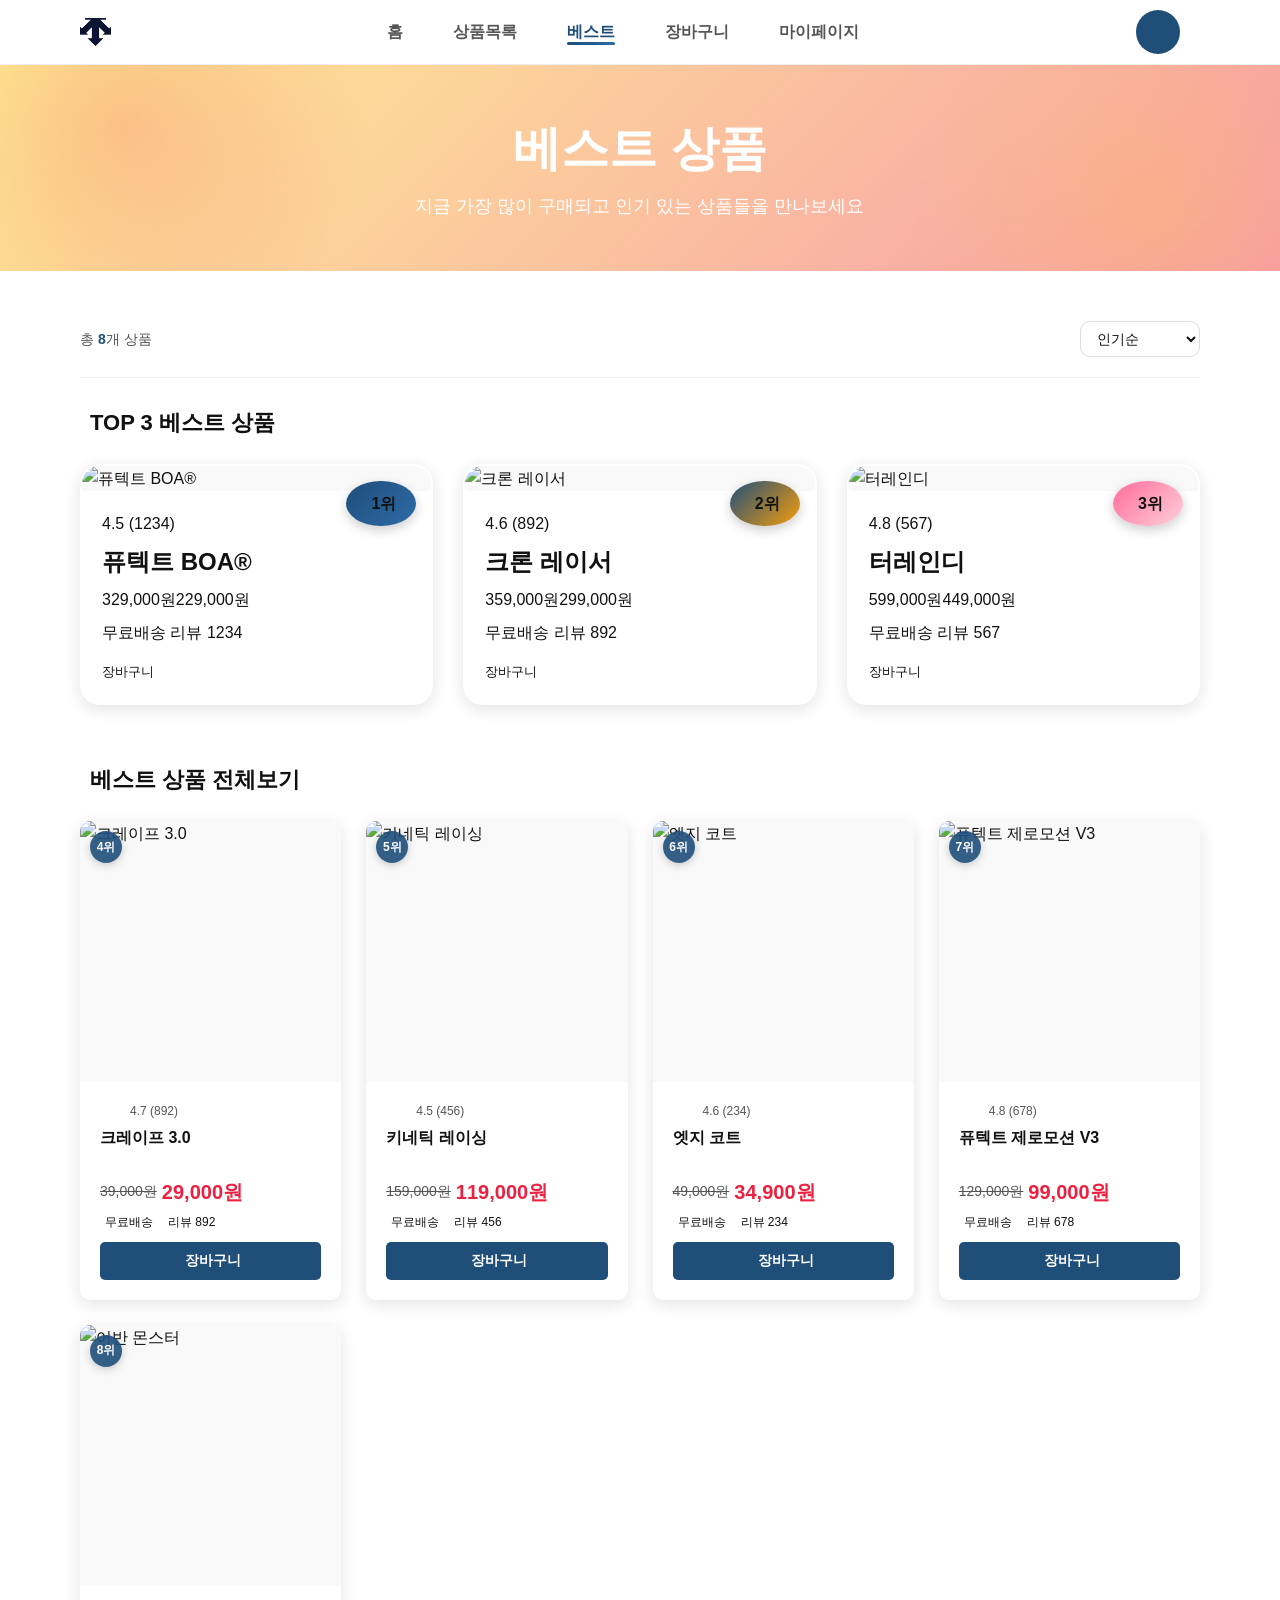
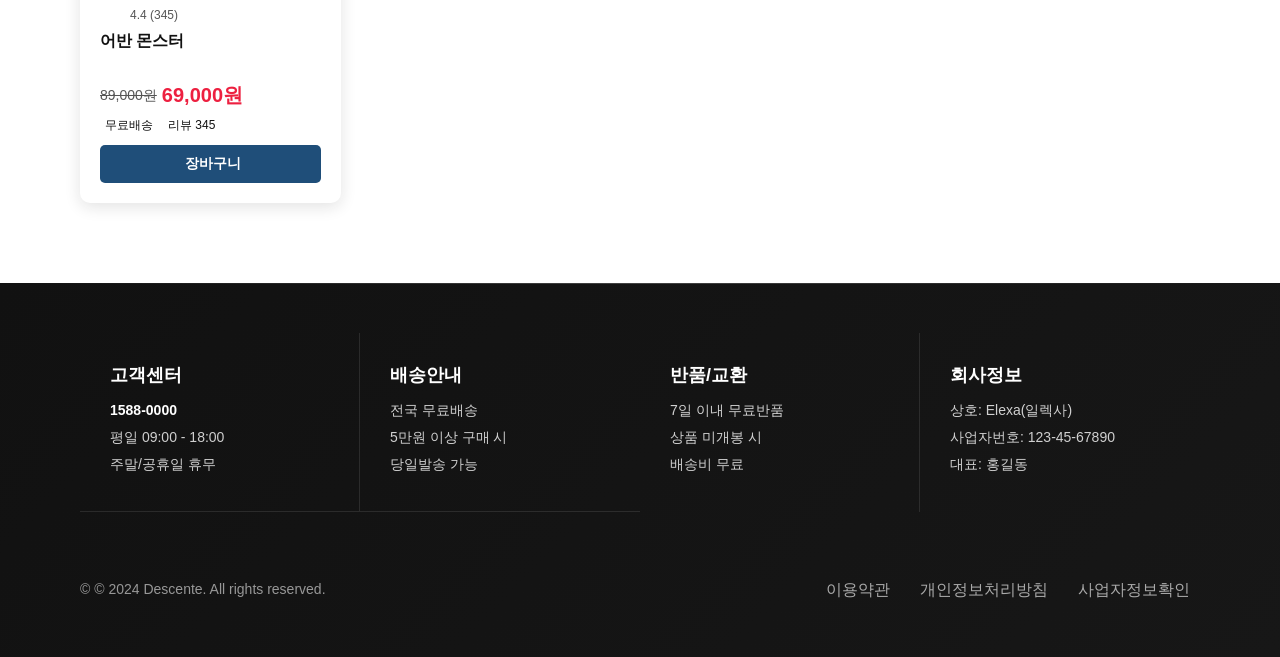
==== commit 72a8de7f: "2commit" ====
--- a/sub2.html
+++ b/sub2.html
@@ -150,7 +150,7 @@
                 </div>
             </div>
             <div class="footer-bottom">
-                <p class="copyright">&copy; 2024 Elexa(일렉사). All rights reserved.</p>
+                <p class="copyright">&copy; © 2024 Descente. All rights reserved.</p>
                 <div class="footer-links">
                     <a href="#">이용약관</a>
                     <a href="#">개인정보처리방침</a>
--- a/style.css
+++ b/style.css
@@ -1998,7 +1998,7 @@
 
 /* Page Header Variants */
 .page-header--products {
-  background: linear-gradient(135deg, rgba(46, 107, 168, 0.55) 0%, rgba(31, 78, 121, 0.45) 100%), url("https://cdn.imweb.me/thumbnail/20250623/3f8ca4a06ce6d.jpg");
+  background: linear-gradient(135deg, rgba(46, 107, 168, 0.55) 0%, rgba(31, 78, 121, 0.45) 100%), url("https://img.dk-on.com/contents/directImgUpload/260204_DST_TerrainD_PC_v1_01.jpg");
   background-size: cover;
   background-position: center;
   background-repeat: no-repeat;
@@ -2011,7 +2011,7 @@
 }
 
 .page-header--best {
-  background: linear-gradient(135deg, rgba(255, 217, 18, 0.45) 0%, rgba(237, 32, 64, 0.45) 100%), url("https://cdn.imweb.me/thumbnail/20250716/5947177243085.jpg");
+  background: linear-gradient(135deg, rgba(255, 217, 18, 0.45) 0%, rgba(237, 32, 64, 0.45) 100%), url("https://img.dk-on.com/contents/directImgUpload/260209_DST_Hatchingroom_M02.jpg");
   background-size: cover;
   background-position: center;
   background-repeat: no-repeat;
@@ -2024,7 +2024,7 @@
 }
 
 .page-header--cart {
-  background: linear-gradient(135deg, rgba(10, 117, 54, 0.5) 0%, rgba(46, 107, 168, 0.4) 100%), url("https://cdn.imweb.me/thumbnail/20250703/2a3add2fa661d.png");
+  background: linear-gradient(135deg, rgba(10, 117, 54, 0.5) 0%, rgba(46, 107, 168, 0.4) 100%), url("https://img.dk-on.com/contents/directImgUpload/260209_DST_Hatchingroom_M01.jpg");
   background-size: cover;
   background-position: center;
   background-repeat: no-repeat;
@@ -2037,7 +2037,7 @@
 }
 
 .page-header--mypage {
-  background: linear-gradient(135deg, rgba(31, 78, 121, 0.5) 0%, rgba(46, 107, 168, 0.45) 100%), url("https://cdn.imweb.me/thumbnail/20250716/f2251f23f5e22.jpg");
+  background: linear-gradient(135deg, rgba(31, 78, 121, 0.5) 0%, rgba(46, 107, 168, 0.45) 100%), url("https://img.dk-on.com/contents/directImgUpload/251218_DST_MONSTER_M1_01-2.jpg");
   background-size: cover;
   background-position: center;
   background-repeat: no-repeat;
@@ -4833,7 +4833,6 @@
 .home-feature {
   border-radius: 18px;
   overflow: hidden;
-  background: #111;
   color: #fff;
   min-height: 360px;
   position: relative;
@@ -5201,7 +5200,7 @@
   height: 160px;
   -o-object-fit: contain;
      object-fit: contain;
-  background: #fff;
+  background: #F1F1F1;
 }
 
 .hscroll .hcard .hbody {
@@ -5241,7 +5240,7 @@
 .matrix-main {
   border-radius: 18px;
   overflow: hidden;
-  background: linear-gradient(135deg, rgba(11, 72, 141, 0), rgba(25, 0, 211, 0.53)), url("https://cdn.imweb.me/thumbnail/20250623/18eae0db13417.jpg");
+  background: linear-gradient(135deg, rgba(11, 72, 141, 0), rgba(25, 17, 78, 0.53)), url("https://img.dk-on.com/product/S/Q3/SQ323LCR94/R/1780/SQ323LCR94_BEG0_R01.JPG?RS=550");
   background-position: right center;
   background-size: cover;
   background-repeat: no-repeat;
@@ -5330,7 +5329,7 @@
   height: 180px;
   -o-object-fit: contain;
      object-fit: contain;
-  background: #fff;
+  background: #F1F1F1;
 }
 
 .matrix-card .mbody {
